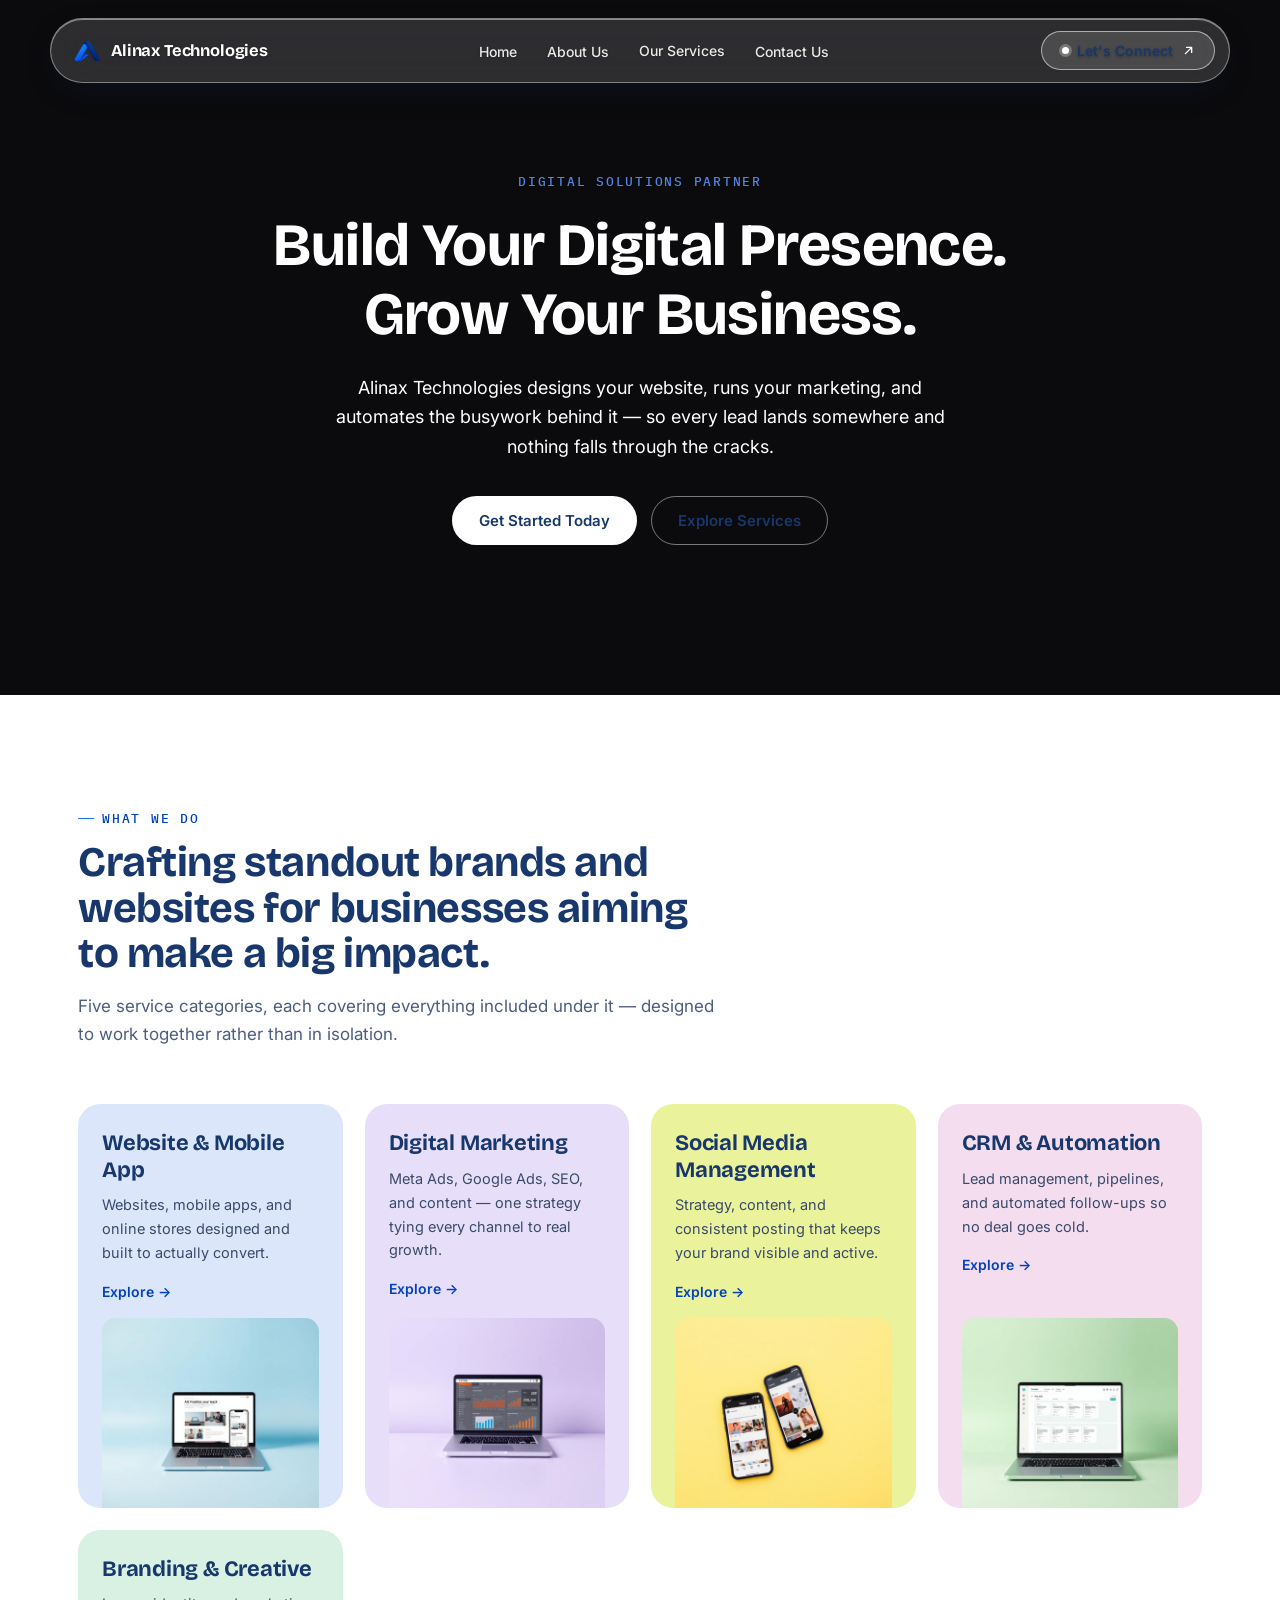
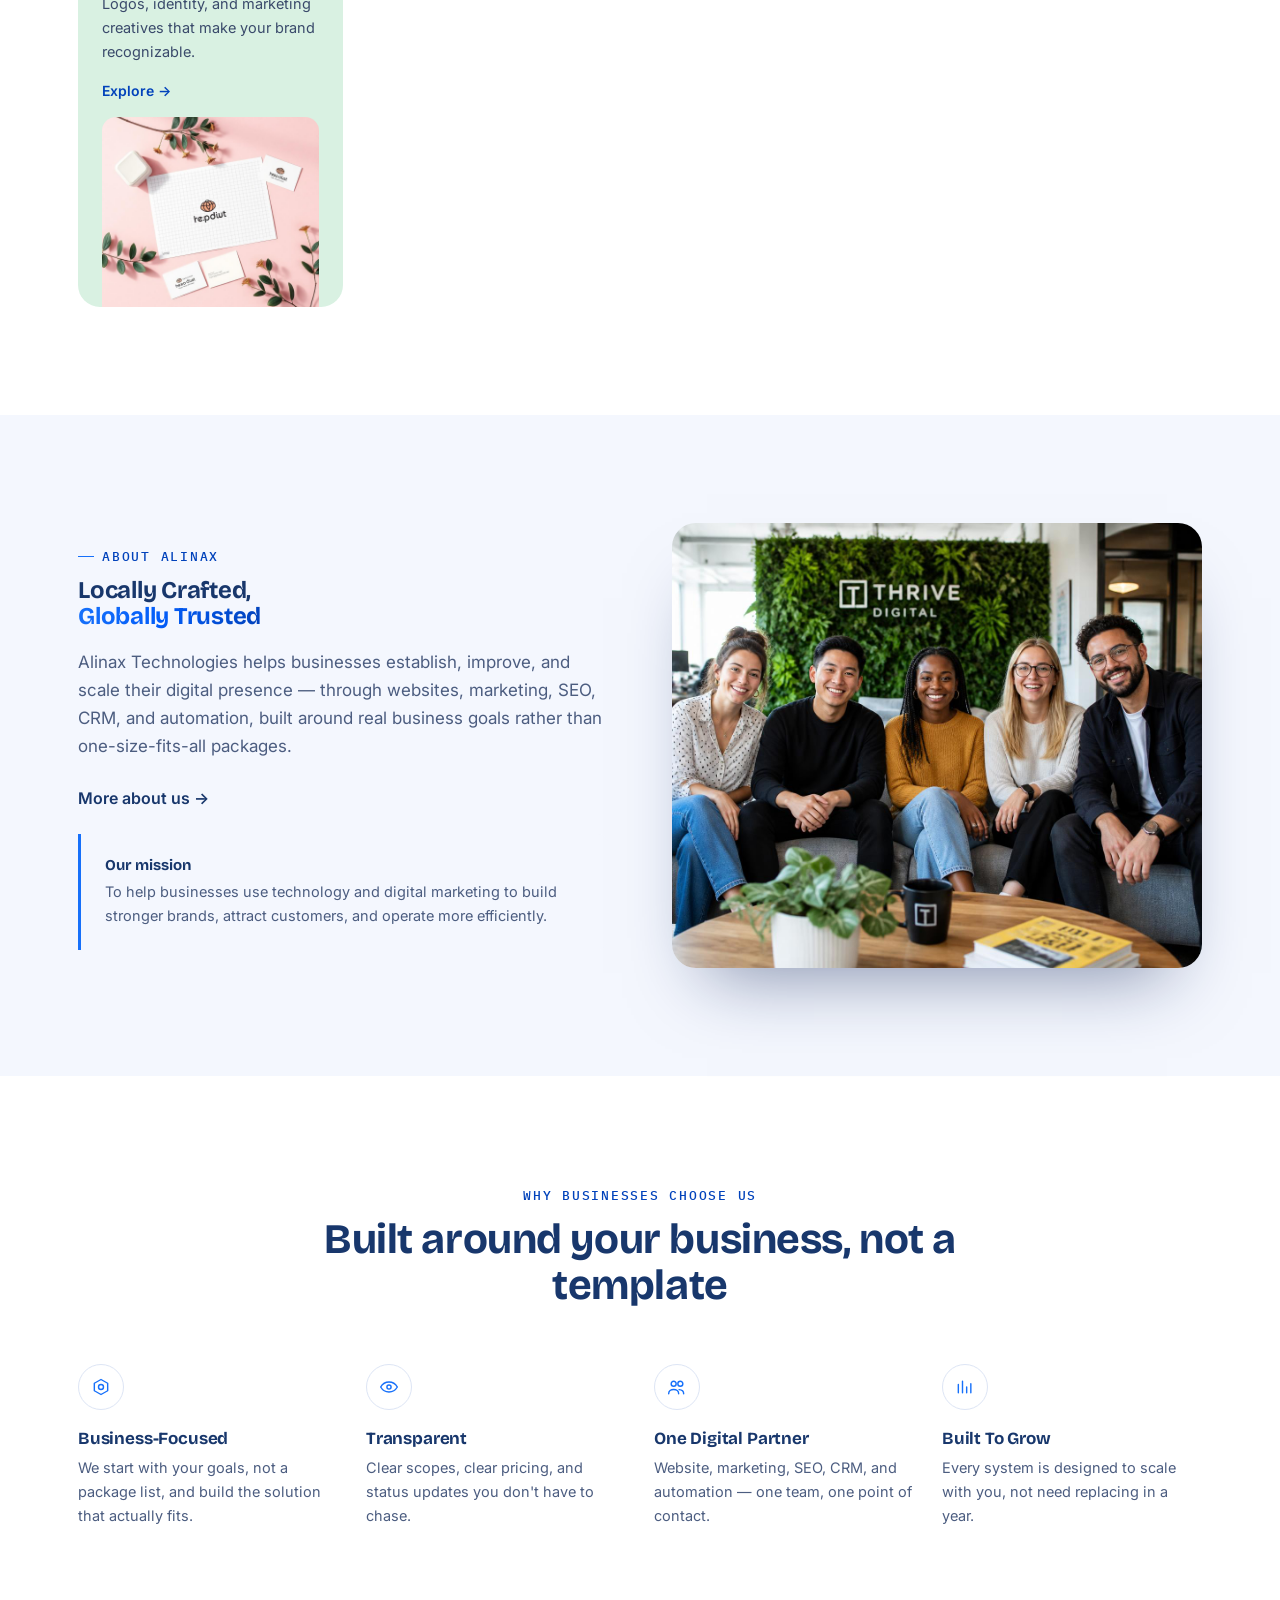
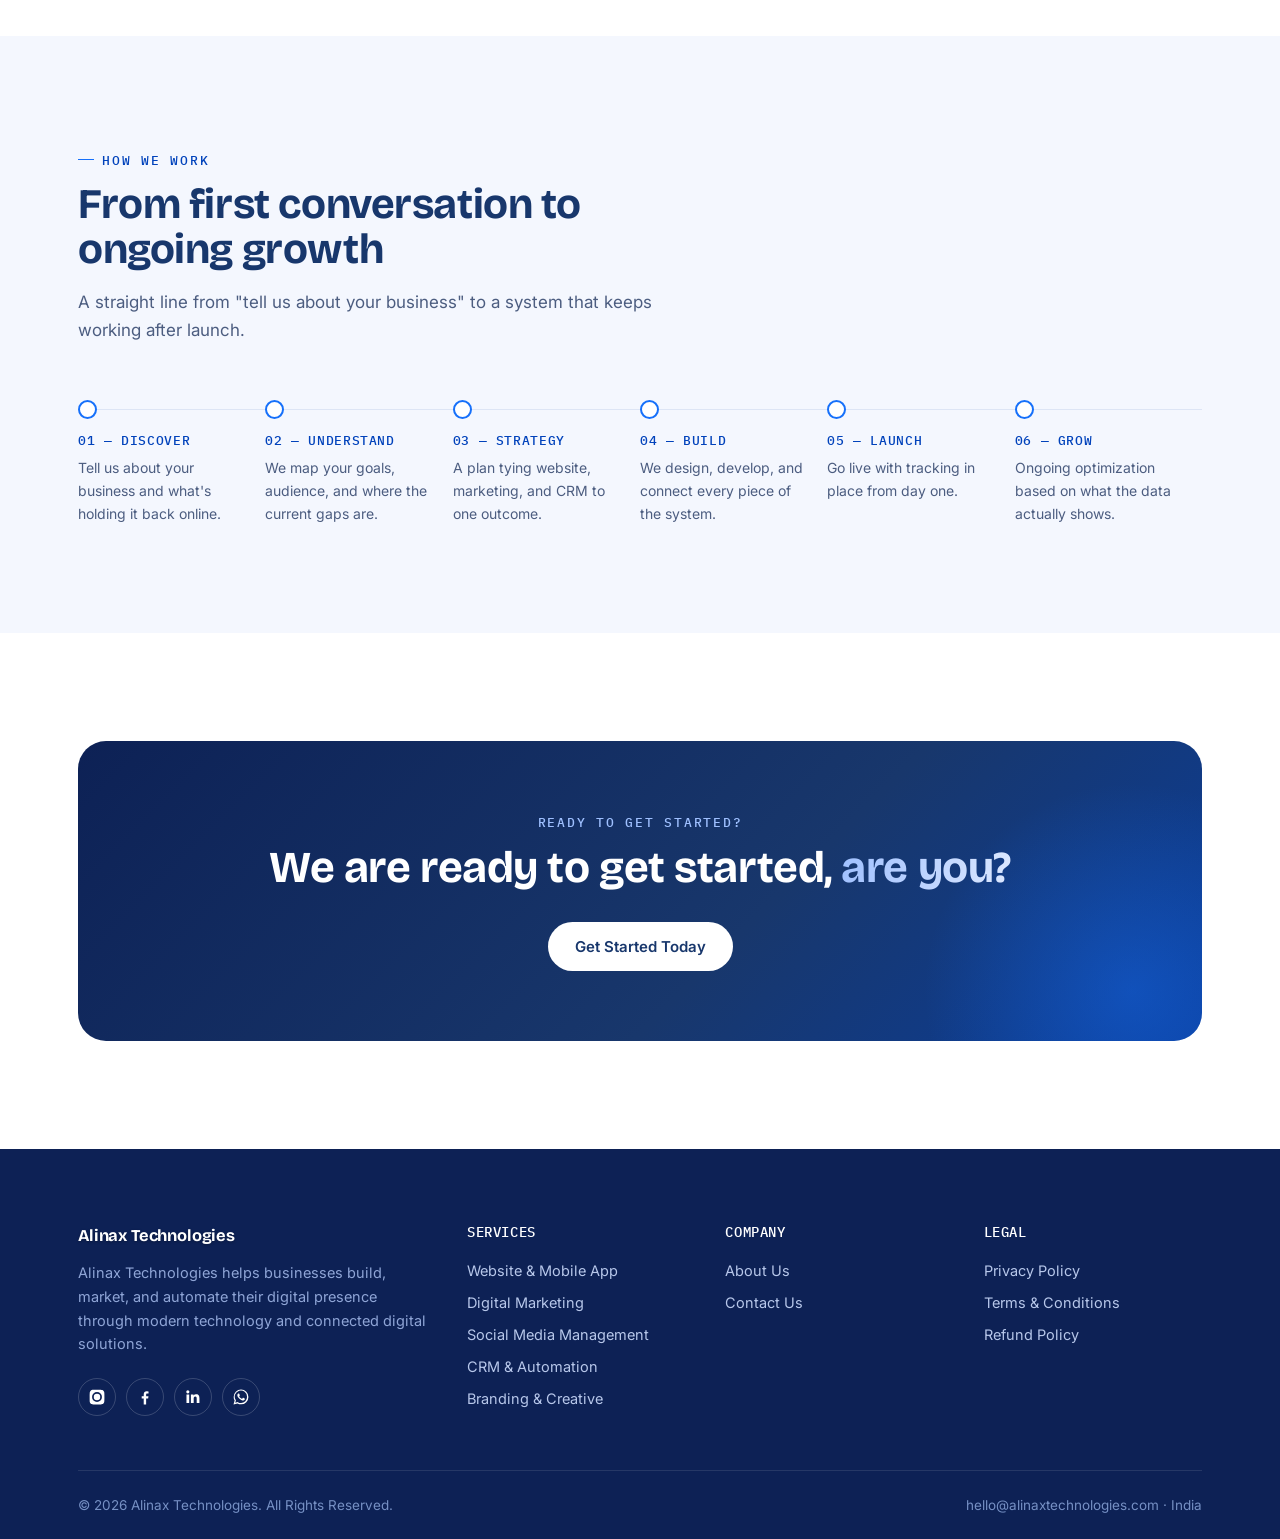
==== index.html @ b7a79f29 "First Commit" ====
<!DOCTYPE html>
<html lang="en">
<head>
<meta charset="UTF-8">
<meta name="viewport" content="width=device-width, initial-scale=1.0">
<title>Alinax Technologies — Build Your Digital Presence</title>
<meta name="description" content="Alinax Technologies designs websites, runs digital marketing, and automates operations — one connected system to help businesses grow online.">
<link rel="preconnect" href="https://fonts.googleapis.com">
<link rel="preconnect" href="https://fonts.gstatic.com" crossorigin>
<link rel="stylesheet" href="https://fonts.googleapis.com/css2?family=Bricolage+Grotesque:wght@500;600;700;800&family=Inter:wght@400;500;600&family=IBM+Plex+Mono:wght@400;500&display=swap">
<link rel="stylesheet" href="css/style.css">
</head>
<body>
<div class="alinax">

  <!-- NAVBAR -->
  <header class="navbar">
    <nav class="nav-inner" aria-label="Main">
      <a class="logo" href="#top">
        <img src="images/A_logo.png" alt="Alinax Technologies logo">
        <span class="logo-word">Alinax Technologies</span>
      </a>
      <ul class="nav-links" id="nav-links">
        <li><a href="#top">Home</a></li>
        <li><a href="#about">About Us</a></li>
        <li class="nav-dropdown">
          <a href="services/web-design.html">Our Services</a>
          <ul class="dropdown-menu">
            <li><a href="services/web-design.html">Website &amp; Mobile App</a></li>
            <li><a href="services/digital-marketing.html">Digital Marketing</a></li>
            <li><a href="services/social-media.html">Social Media Management</a></li>
            <li><a href="services/crm-automation.html">CRM &amp; Automation</a></li>
            <li><a href="services/branding-creative.html ">Branding &amp; Creative</a></li>
          </ul>
        </li>
        <li><a href="contact-us.html">Contact Us</a></li>
      </ul>
      <div class="nav-cta">
        <a class="btn-connect" href="#contact">
          <span class="dot" aria-hidden="true"></span>
          <span class="label">Let's Connect</span>
          <svg viewBox="0 0 24 24" aria-hidden="true"><path d="M7 17L17 7M9 7h8v8" stroke-linecap="round" stroke-linejoin="round"/></svg>
        </a>
        <button class="nav-toggle" id="nav-toggle" aria-expanded="false" aria-label="Menu">☰</button>
      </div>
    </nav>
  </header>

  <!-- HERO -->
  <section class="hero" id="top">
    <video class="hero-bg" autoplay muted loop playsinline>
      <source src="images/hero-video.mp4" type="video/mp4">
    </video>
    <span class="hero-veil"></span>
    <div class="container">
      <span class="eyebrow">Digital solutions partner</span>
      <h1>
        <span class="line"><span>Build Your Digital Presence.</span></span>
        <span class="line"><span>Grow Your Business.</span></span>
      </h1>
      <p class="lead">Alinax Technologies designs your website, runs your marketing, and automates the busywork behind it — so every lead lands somewhere and nothing falls through the cracks.</p>
      <div class="hero-actions">
        <a class="btn btn-light" href="#contact">Get Started Today</a>
        <a class="btn btn-outline-light" href="#services">Explore Services</a>
      </div>
    </div>
  </section>

  

  <!-- SERVICES -->
  <section class="section" id="services">
    <div class="container">
      <div class="section-head reveal">
        <span class="eyebrow">What we do</span>
        <h2>Crafting standout brands and websites for businesses aiming to make a big impact.</h2>
        <p>Five service categories, each covering everything included under it — designed to work together rather than in isolation.</p>
      </div>
      <div class="services-grid">
        <article class="service-tile reveal tile-blue">
          <h3>Website &amp; Mobile App</h3>
          <p>Websites, mobile apps, and online stores designed and built to actually convert.</p>
          <a class="explore" href="services/web-design.html">Explore →</a>
          <img src="images/svc-web.jpg" alt="Website and mobile app development">
        </article>
        <article class="service-tile reveal tile-violet">
          <h3>Digital Marketing</h3>
          <p>Meta Ads, Google Ads, SEO, and content — one strategy tying every channel to real growth.</p>
          <a class="explore" href="#contact">Explore →</a>
          <img src="images/svc-marketing.jpg" alt="Digital marketing analytics dashboard">
        </article>
        <article class="service-tile reveal tile-lime">
          <h3>Social Media Management</h3>
          <p>Strategy, content, and consistent posting that keeps your brand visible and active.</p>
          <a class="explore" href="#contact">Explore →</a>
          <img src="images/svc-social.jpg" alt="Social media content on a smartphone">
        </article>
        <article class="service-tile reveal tile-pink">
          <h3>CRM &amp; Automation</h3>
          <p>Lead management, pipelines, and automated follow-ups so no deal goes cold.</p>
          <a class="explore" href="#contact">Explore →</a>
          <img src="images/svc-crm.jpg" alt="CRM sales pipeline interface">
        </article>
        <article class="service-tile reveal tile-mint">
          <h3>Branding &amp; Creative</h3>
          <p>Logos, identity, and marketing creatives that make your brand recognizable.</p>
          <a class="explore" href="#contact">Explore →</a>
          <img src="images/svc-brand.jpg" alt="Brand identity design materials">
        </article>
      </div>
    </div>
  </section>

  <!-- ABOUT -->
  <section class="section section-alt" id="about">
    <div class="container about-grid">
      <div class="about-copy reveal">
        <span class="eyebrow">About Alinax</span>
        <h2>Locally Crafted, <br><span class="grad-text">Globally Trusted</span></h2>
        <p class="lead-p">Alinax Technologies helps businesses establish, improve, and scale their digital presence — through websites, marketing, SEO, CRM, and automation, built around real business goals rather than one-size-fits-all packages.</p>
        <a class="link-arrow" href="#contact">More about us →</a>
        <div class="mission-box">
          <b>Our mission</b>
          <p>To help businesses use technology and digital marketing to build stronger brands, attract customers, and operate more efficiently.</p>
        </div>
      </div>
      <div class="about-media reveal">
        <img src="images/team.jpg" alt="The Alinax Technologies team">
      </div>
    </div>
  </section>

  <!-- WHY CHOOSE -->
  <section class="section">
    <div class="container">
      <div class="section-head center reveal">
        <span class="eyebrow">Why businesses choose us</span>
        <h2>Built around your business, not a template</h2>
      </div>
      <div class="why-grid">
        <div class="why-item reveal">
          <div class="icon"><svg viewBox="0 0 24 24" aria-hidden="true"><path d="M12 3l8 4.5v9L12 21l-8-4.5v-9L12 3zm0 6a3 3 0 100 6 3 3 0 000-6z" stroke-linecap="round" stroke-linejoin="round"/></svg></div>
          <h3>Business-Focused</h3>
          <p>We start with your goals, not a package list, and build the solution that actually fits.</p>
        </div>
        <div class="why-item reveal">
          <div class="icon"><svg viewBox="0 0 24 24" aria-hidden="true"><path d="M2 12s3.5-6 10-6 10 6 10 6-3.5 6-10 6-10-6-10-6zm10 2.5a2.5 2.5 0 100-5 2.5 2.5 0 000 5z" stroke-linecap="round" stroke-linejoin="round"/></svg></div>
          <h3>Transparent</h3>
          <p>Clear scopes, clear pricing, and status updates you don't have to chase.</p>
        </div>
        <div class="why-item reveal">
          <div class="icon"><svg viewBox="0 0 24 24" aria-hidden="true"><path d="M8 11a3 3 0 100-6 3 3 0 000 6zm8 0a3 3 0 100-6 3 3 0 000 6zM2 20c0-3 2.7-5 6-5s6 2 6 5M14.5 15.2c2.9.2 5.5 2.1 5.5 4.8" stroke-linecap="round" stroke-linejoin="round"/></svg></div>
          <h3>One Digital Partner</h3>
          <p>Website, marketing, SEO, CRM, and automation — one team, one point of contact.</p>
        </div>
        <div class="why-item reveal">
          <div class="icon"><svg viewBox="0 0 24 24" aria-hidden="true"><path d="M4 19V9m5 10V5m5 14v-7m5 7V8" stroke-linecap="round" stroke-linejoin="round"/></svg></div>
          <h3>Built To Grow</h3>
          <p>Every system is designed to scale with you, not need replacing in a year.</p>
        </div>
      </div>
    </div>
  </section>

  <!-- PROCESS -->
  <section class="section section-alt">
    <div class="container">
      <div class="section-head reveal">
        <span class="eyebrow">How we work</span>
        <h2>From first conversation to ongoing growth</h2>
        <p>A straight line from "tell us about your business" to a system that keeps working after launch.</p>
      </div>
      <div class="process-track">
        <div class="process-step reveal"><span class="dot"></span><h4>01 — Discover</h4><p>Tell us about your business and what's holding it back online.</p></div>
        <div class="process-step reveal"><span class="dot"></span><h4>02 — Understand</h4><p>We map your goals, audience, and where the current gaps are.</p></div>
        <div class="process-step reveal"><span class="dot"></span><h4>03 — Strategy</h4><p>A plan tying website, marketing, and CRM to one outcome.</p></div>
        <div class="process-step reveal"><span class="dot"></span><h4>04 — Build</h4><p>We design, develop, and connect every piece of the system.</p></div>
        <div class="process-step reveal"><span class="dot"></span><h4>05 — Launch</h4><p>Go live with tracking in place from day one.</p></div>
        <div class="process-step reveal"><span class="dot"></span><h4>06 — Grow</h4><p>Ongoing optimization based on what the data actually shows.</p></div>
      </div>
    </div>
  </section>

  <!-- CTA -->
  <section class="section" id="contact">
    <div class="container">
      <div class="cta-band reveal">
        <span class="eyebrow">Ready to get started?</span>
        <h2>We are ready to get started, <span class="grad-text">are you?</span></h2>
        <a class="btn btn-light" href="mailto:hello@alinaxtechnologies.com">Get Started Today</a>
      </div>
    </div>
  </section>

  <!-- FOOTER -->
  <footer class="footer">
    <div class="container">
      <div class="footer-grid">
        <div>
          <span class="logo-word">Alinax Technologies</span>
          <p style="margin-top:16px">Alinax Technologies helps businesses build, market, and automate their digital presence through modern technology and connected digital solutions.</p>
          <div class="footer-social">
            <a href="https://instagram.com" aria-label="Instagram" target="_blank" rel="noreferrer"><svg viewBox="0 0 24 24"><path d="M12 2.2c3.2 0 3.6 0 4.9.07 1.2.06 1.8.25 2.2.42.6.22 1 .48 1.4.9.4.4.7.8.9 1.4.2.4.4 1 .4 2.2.1 1.3.1 1.7.1 4.9s0 3.6-.1 4.9c0 1.2-.2 1.8-.4 2.2-.2.6-.5 1-.9 1.4-.4.4-.8.7-1.4.9-.4.2-1 .4-2.2.4-1.3.1-1.7.1-4.9.1s-3.6 0-4.9-.1c-1.2 0-1.8-.2-2.2-.4-.6-.2-1-.5-1.4-.9-.4-.4-.7-.8-.9-1.4-.2-.4-.4-1-.4-2.2C2.2 15.6 2.2 15.2 2.2 12s0-3.6.1-4.9c0-1.2.2-1.8.4-2.2.2-.6.5-1 .9-1.4.4-.4.8-.7 1.4-.9.4-.2 1-.4 2.2-.4C8.4 2.2 8.8 2.2 12 2.2zm0 3.2A6.6 6.6 0 1018.6 12 6.6 6.6 0 0012 5.4zm0 10.9A4.3 4.3 0 1116.3 12 4.3 4.3 0 0112 16.3zm6.9-11.1a1.55 1.55 0 11-1.55-1.55A1.55 1.55 0 0118.9 5.2z"/></svg></a>
            <a href="https://facebook.com" aria-label="Facebook" target="_blank" rel="noreferrer"><svg viewBox="0 0 24 24"><path d="M13.5 22v-8h2.7l.4-3.1h-3.1V8.9c0-.9.25-1.5 1.55-1.5H16.7V4.6a21 21 0 00-2.4-.12c-2.4 0-4 1.46-4 4.14v2.28H7.6V14h2.7v8z"/></svg></a>
            <a href="https://linkedin.com" aria-label="LinkedIn" target="_blank" rel="noreferrer"><svg viewBox="0 0 24 24"><path d="M6.94 8.5v11.6H3.3V8.5zM5.12 3a2.11 2.11 0 110 4.22 2.11 2.11 0 010-4.22zM9.2 8.5h3.5v1.6h.05a3.84 3.84 0 013.45-1.9c3.7 0 4.38 2.43 4.38 5.6v6.3h-3.65v-5.6c0-1.33 0-3.05-1.86-3.05s-2.15 1.45-2.15 2.95v5.7H9.2z"/></svg></a>
            <a href="https://wa.me/919157776611" aria-label="WhatsApp" target="_blank" rel="noreferrer"><svg viewBox="0 0 24 24"><path d="M12.04 2A9.9 9.9 0 002.2 11.9a9.75 9.75 0 001.32 4.92L2 22l5.32-1.39a9.9 9.9 0 004.72 1.2h.01a9.9 9.9 0 009.85-9.9A9.9 9.9 0 0012.04 2zm0 18.05a8.2 8.2 0 01-4.18-1.14l-.3-.18-3.16.83.84-3.08-.2-.32a8.19 8.19 0 1114.99-4.36 8.2 8.2 0 01-8 8.25zm4.5-6.13c-.25-.13-1.46-.72-1.68-.8s-.39-.13-.56.12-.64.8-.78.97-.29.18-.53.06a6.7 6.7 0 01-1.98-1.22 7.4 7.4 0 01-1.36-1.7c-.14-.25 0-.38.11-.5s.25-.29.37-.44a1.7 1.7 0 00.25-.41.46.46 0 000-.44c-.06-.12-.55-1.34-.76-1.83s-.4-.42-.55-.43h-.48a.92.92 0 00-.66.31 2.79 2.79 0 00-.87 2.08 4.85 4.85 0 001.01 2.56 11.1 11.1 0 004.26 3.76c.6.26 1.06.41 1.42.53a3.4 3.4 0 001.57.1 2.56 2.56 0 001.68-1.19 2.08 2.08 0 00.14-1.18c-.06-.11-.22-.17-.47-.29z"/></svg></a>
          </div>
        </div>
        <div>
          <h4>Services</h4>
          <ul>
            <li><a href="#services">Website &amp; Mobile App</a></li>
            <li><a href="#services">Digital Marketing</a></li>
            <li><a href="#services">Social Media Management</a></li>
            <li><a href="#services">CRM &amp; Automation</a></li>
            <li><a href="#services">Branding &amp; Creative</a></li>
          </ul>
        </div>
        <div>
          <h4>Company</h4>
          <ul>
            <li><a href="#about">About Us</a></li>
            <li><a href="#contact">Contact Us</a></li>
          </ul>
        </div>
        <div>
          <h4>Legal</h4>
          <ul>
            <li><a href="#top">Privacy Policy</a></li>
            <li><a href="#top">Terms &amp; Conditions</a></li>
            <li><a href="#top">Refund Policy</a></li>
          </ul>
        </div>
      </div>
      <div class="footer-bottom">
        <span>© <span id="year">2026</span> Alinax Technologies. All Rights Reserved.</span>
        <span>hello@alinaxtechnologies.com · India</span>
      </div>
    </div>
  </footer>

</div>
<script src="js/script.js"></script>
</body>
</html>
---- css/style.css ----
/* ==========================================================================
   ALINAX TECHNOLOGIES — site stylesheet
   ========================================================================== */

:root{
  --blue:        #1670FA;
  --blue-deep:   #035DF9;
  --blue-mid:    #0142BB;
  --navy:        #18376C;
  --navy-dark:   #0D2155;
  --white:       #FFFFFF;

  --tint-050:    #F4F7FE;
  --tint-100:    #E9EFFC;
  --line:        #DDE5F5;
  --ink-soft:    #4C5D80;

  --font-display: 'Bricolage Grotesque', sans-serif;
  --font-body:    'Inter', sans-serif;
  --font-mono:    'IBM Plex Mono', monospace;

  --container: 1180px;
  --radius-sm: 10px;
  --radius-md: 16px;
  --radius-lg: 28px;
  --ease: cubic-bezier(.22,.9,.32,1);
}

.alinax *{ box-sizing:border-box; }
html{ scroll-behavior:smooth; }
body{
  margin:0;
  font-family:var(--font-body);
  color:var(--navy);
  background:var(--white);
  -webkit-font-smoothing:antialiased;
  overflow-x:hidden;
}
.alinax img{ max-width:100%; display:block; }
.alinax a{ color:inherit; text-decoration:none; }
.alinax ul{ list-style:none; margin:0; padding:0; }
.alinax h1,.alinax h2,.alinax h3,.alinax h4{ font-family:var(--font-display); color:var(--navy); margin:0; line-height:1.08; letter-spacing:-.01em; }
.alinax p{ margin:0; color:var(--ink-soft); line-height:1.65; }
.container{ max-width:var(--container); margin:0 auto; padding:0 28px; }

.alinax :focus-visible{ outline:2px solid var(--blue); outline-offset:3px; border-radius:4px; }

@media (prefers-reduced-motion: reduce){
  .alinax *{ animation-duration:.001ms !important; animation-iteration-count:1 !important; transition-duration:.001ms !important; }
}

/* ---------- shared bits ---------- */
.eyebrow{
  display:inline-flex; align-items:center; gap:8px;
  font-family:var(--font-mono); font-size:12.5px; letter-spacing:.14em; text-transform:uppercase;
  color:var(--blue-mid); font-weight:500; margin-bottom:14px;
}
.eyebrow::before{ content:""; width:16px; height:1px; background:var(--blue); display:inline-block; }

.btn{
  display:inline-flex; align-items:center; justify-content:center; gap:8px;
  padding:14px 26px; border-radius:999px; font-family:var(--font-body); font-weight:600; font-size:15px;
  cursor:pointer; border:1px solid transparent;
  transition:transform .25s var(--ease), box-shadow .25s var(--ease), background .25s var(--ease), color .25s var(--ease);
  white-space:nowrap;
}
.btn-primary{
  background:linear-gradient(135deg, var(--blue) 0%, var(--blue-mid) 100%);
  color:var(--white);
  box-shadow:0 10px 24px -10px rgba(3,93,249,.55);
}
.btn-primary:hover{ transform:translateY(-2px); box-shadow:0 16px 30px -10px rgba(3,93,249,.6); }
.btn-ghost{ background:transparent; color:var(--navy); border-color:var(--line); }
.btn-ghost:hover{ border-color:var(--blue); color:var(--blue-mid); }
.btn-light{ background:var(--white); color:var(--navy); }
.btn-light:hover{ transform:translateY(-2px); }
.btn-outline-light{ background:transparent; color:#fff; border-color:rgba(255,255,255,.45); }
.btn-outline-light:hover{ background:rgba(255,255,255,.12); }

.section{ padding:108px 0; }
.section-alt{ background:var(--tint-050); }
.section-head{ max-width:640px; margin-bottom:56px; }
.section-head h2{ font-size:clamp(28px,3.4vw,42px); margin-bottom:16px; }
.section-head p{ font-size:17px; }
.section-head.center{ margin-left:auto; margin-right:auto; text-align:center; }
.section-head.center .eyebrow::before{ display:none; }

.grad-text{
  background:linear-gradient(100deg, var(--blue) 0%, var(--blue-deep) 45%, var(--blue-mid) 100%);
  -webkit-background-clip:text; background-clip:text; color:transparent;
}

.reveal{ opacity:0; transform:translateY(22px); transition:opacity .7s var(--ease), transform .7s var(--ease); }
.reveal.in{ opacity:1; transform:none; }

/* ============================== NAVBAR (floating glass pill) ============= */
.navbar{
  position:fixed;
  top:18px; left:0; right:0;
  z-index:100;
  display:flex;
  justify-content:center;
  pointer-events:none; /* only the pill itself should catch clicks */
}
.navbar.is-scrolled{ top:14px; }
.nav-inner{
  pointer-events:auto;
  max-width:var(--container);
  width:calc(100% - 56px);
  margin:0 auto;
  padding:12px 14px 12px 22px;
  display:flex; align-items:center; justify-content:space-between; gap:20px;
  background:rgba(255,255,255,.14);
  -webkit-backdrop-filter:blur(26px) saturate(180%);
  backdrop-filter:blur(26px) saturate(180%);
  border:1px solid rgba(255,255,255,.4);
  border-radius:999px;
  box-shadow:0 10px 34px -12px rgba(13,33,85,.35), inset 0 1px 0 rgba(255,255,255,.45);
  transition:background .3s var(--ease), box-shadow .3s var(--ease);
}
.navbar.is-scrolled .nav-inner{
  background:rgba(255,255,255,.22);
  box-shadow:0 14px 38px -14px rgba(13,33,85,.4), inset 0 1px 0 rgba(255,255,255,.5);
}
.logo{ display:flex; align-items:center; gap:10px; min-width:0; }
.logo img{ height:28px; width:auto; flex-shrink:0; }
.logo-word{ font-family:var(--font-display); font-weight:700; font-size:16.5px; color:#fff; letter-spacing:-.01em; white-space:nowrap; overflow:hidden; text-overflow:ellipsis; text-shadow:0 1px 3px rgba(0,0,0,.3); }

.nav-links{ display:flex; align-items:center; gap:30px; }
.nav-links > li > a{ font-size:14px; font-weight:500; color:#fff; opacity:.9; padding:8px 0; position:relative; white-space:nowrap; text-shadow:0 1px 3px rgba(0,0,0,.3); }
.nav-links > li > a:hover{ opacity:1; }
.nav-links > li > a::after{
  content:""; position:absolute; left:0; right:0; bottom:0; height:2px;
  background:#fff; transform:scaleX(0); transform-origin:left; transition:transform .25s var(--ease);
}
.nav-links > li > a:hover::after{ transform:scaleX(1); }

.nav-dropdown{ position:relative; }
.nav-dropdown > a{ display:inline-flex; align-items:center; }
.nav-dropdown > a::after{
  content:""; display:inline-block; width:6px; height:6px; margin-left:7px;
  border-right:1.5px solid #fff; border-bottom:1.5px solid #fff;
  transform:rotate(45deg) translateY(-2px); transition:transform .2s var(--ease);
}
.dropdown-menu{
  position:absolute; top:calc(100% + 18px); left:-16px; min-width:240px;
  background:rgba(255,255,255,.9);
  -webkit-backdrop-filter:blur(18px) saturate(160%);
  backdrop-filter:blur(18px) saturate(160%);
  border:1px solid rgba(255,255,255,.6); border-radius:var(--radius-md);
  box-shadow:0 24px 48px -20px rgba(13,33,85,.28);
  padding:10px; opacity:0; visibility:hidden; transform:translateY(8px);
  transition:opacity .22s var(--ease), transform .22s var(--ease), visibility .22s;
}
.nav-dropdown:hover .dropdown-menu{ opacity:1; visibility:visible; transform:translateY(0); }
.nav-dropdown:hover > a::after{ transform:rotate(225deg) translateY(2px); }
.dropdown-menu li a{ display:block; padding:10px 14px; border-radius:8px; font-size:14px; color:var(--navy); }
.dropdown-menu li a:hover{ background:rgba(233,239,252,.8); color:var(--blue-mid); }

.nav-cta{ display:flex; align-items:center; gap:14px; flex-shrink:0; }
.nav-toggle{ display:none; background:none; border:none; font-size:20px; color:#fff; cursor:pointer; line-height:1; padding:4px; }

/* "Let's Connect" CTA — outline style, sits inside the glass pill */
.btn-connect{
  position:relative;
  display:inline-flex; align-items:center; gap:8px;
  padding:10px 18px 10px 20px;
  border-radius:999px;
  font-family:var(--font-body); font-weight:600; font-size:14px;
  color:#fff;
  text-shadow:0 1px 3px rgba(0,0,0,.3);
  background:rgba(255,255,255,.14);
  box-shadow:none;
  border:1.5px solid rgba(255,255,255,.55);
  overflow:hidden;
  white-space:nowrap;
  transition:transform .25s var(--ease), box-shadow .25s var(--ease), background .25s var(--ease);
}
.btn-connect .dot{
  width:7px; height:7px; border-radius:50%; background:#fff;
  box-shadow:0 0 0 3px rgba(255,255,255,.25);
  animation:pulse-dot 1.8s ease-in-out infinite;
}
.btn-connect svg{
  width:15px; height:15px; stroke:#fff; fill:none; stroke-width:2.2;
  transition:transform .3s var(--ease);
}
.btn-connect:hover{ transform:translateY(-2px); background:rgba(255,255,255,.12); box-shadow:none; }
.btn-connect:hover svg{ transform:translate(2px,-2px); }
@keyframes pulse-dot{
  0%,100%{ opacity:1; } 50%{ opacity:.45; }
}
@media (prefers-reduced-motion: reduce){
  .btn-connect .dot{ animation:none; }
}

@media (max-width:980px){
  .navbar{ top:14px; }
  .nav-inner{ width:calc(100% - 32px); padding:9px 9px 9px 18px; }
  .btn-connect{ padding:9px 15px; font-size:13px; }
  .btn-connect svg{ width:13px; height:13px; }
  .nav-links{
    position:fixed; top:78px; left:16px; right:16px; inset:auto; flex-direction:column; align-items:stretch; gap:2px;
    background:rgba(8,16,40,.94);
    -webkit-backdrop-filter:blur(18px) saturate(160%); backdrop-filter:blur(18px) saturate(160%);
    border:1px solid rgba(255,255,255,.15); border-radius:var(--radius-md);
    padding:12px; box-shadow:0 24px 48px -20px rgba(0,0,0,.4);
    transform:translateY(-12px); opacity:0; visibility:hidden; transition:all .25s var(--ease);
  }
  .nav-links.open{ transform:translateY(0); opacity:1; visibility:visible; }
  .nav-links > li > a{ padding:12px 10px; display:block; color:#fff; }
  .dropdown-menu{ position:static; box-shadow:none; border:none; display:none; opacity:1; visibility:visible; transform:none; padding-left:8px; background:transparent; backdrop-filter:none; }
  .dropdown-menu li a{ color:#fff; }
  .dropdown-menu li a:hover{ background:rgba(255,255,255,.1); color:#fff; }
  .nav-dropdown.open .dropdown-menu{ display:block; }
  .nav-toggle{ display:block; }
}
@media (max-width:420px){
  .logo-word{ max-width:118px; font-size:14.5px; }
}

/* ============================== HERO ====================================== */
.hero{
  position:relative; padding:170px 0 150px; text-align:center; overflow:hidden;
  background:#0B0B0D;
}
.hero-bg{
  position:absolute; inset:0; width:100%; height:100%; object-fit:cover; opacity:.9;
}
.hero-veil{
  position:absolute; inset:0;
  
}
.hero .container{ position:relative; z-index:2; }
.hero .eyebrow{ color:#5084e3; justify-content:center; }
.hero .eyebrow::before{ display:none; }

/* No-video hero used on inner/service pages — same type treatment, gradient backdrop */
.hero-service{
  background:linear-gradient(135deg, var(--navy-dark) 0%, var(--navy) 55%, var(--blue-mid) 140%);
  padding:150px 0 120px;
}
.hero-service::before{
  content:""; position:absolute; width:480px; height:480px; border-radius:50%;
  right:-160px; top:-180px; background:radial-gradient(circle, rgba(22,112,250,.35), transparent 70%);
  pointer-events:none;
}
.hero h1{ color:#fff; font-size:clamp(34px,5vw,60px); margin:10px auto 22px; max-width:900px; }
.hero h1 .line{
  display:block;
  overflow:hidden;
  padding-bottom:4px; /* stops descenders (g, y) from clipping */
}
.hero h1 .line span{
  display:inline-block;
  clip-path:inset(0 100% 0 0);
  filter:blur(6px);
  opacity:0;
  animation:reveal-line .9s var(--ease) forwards;
}
.hero h1 .line:nth-child(2) span{
  animation-delay:.28s;
}
@keyframes reveal-line{
  0%{   clip-path:inset(0 100% 0 0); filter:blur(6px); opacity:0; }
  40%{  opacity:1; }
  100%{ clip-path:inset(0 0% 0 0); filter:blur(0); opacity:1; }
}
.hero .lead{ font-size:18px; color:#ffffff; max-width:620px; margin:0 auto 34px; opacity:0; animation:fade-up .8s var(--ease) forwards; animation-delay:.75s; }
.hero-actions{ opacity:0; animation:fade-up .8s var(--ease) forwards; animation-delay:.95s; }
@keyframes fade-up{
  0%{ opacity:0; transform:translateY(14px); }
  100%{ opacity:1; transform:translateY(0); }
}
@media (prefers-reduced-motion: reduce){
  .hero h1 .line span{ animation:none; clip-path:none; filter:none; opacity:1; }
  .hero .lead, .hero-actions{ animation:none; opacity:1; transform:none; }
}
.hero-actions{ display:flex; gap:14px; flex-wrap:wrap; justify-content:center; }

/* ============================== STATS ===================================== */
.stats{ display:grid; grid-template-columns:repeat(4,1fr); border-top:1px solid var(--line); border-bottom:1px solid var(--line); }
.stat{ padding:34px 20px; text-align:center; border-left:1px solid var(--line); }
.stat:first-child{ border-left:none; }
.stat .num{ display:block; font-family:var(--font-display); font-size:clamp(26px,3vw,36px); background:linear-gradient(120deg,var(--blue),var(--blue-mid)); -webkit-background-clip:text; background-clip:text; color:transparent; }
.stat .label{ font-family:var(--font-mono); font-size:12px; letter-spacing:.08em; text-transform:uppercase; color:var(--ink-soft); }

/* ============================== SERVICES ================================== */
.services-grid{ display:grid; grid-template-columns:repeat(4,1fr); gap:22px; }
.service-tile{
  border-radius:22px; padding:26px 24px 0; display:flex; flex-direction:column; overflow:hidden;
  transition:transform .3s var(--ease), box-shadow .3s var(--ease);
}
.service-tile:hover{ transform:translateY(-6px); box-shadow:0 26px 48px -26px rgba(13,33,85,.35); }
.service-tile h3{ font-size:22px; line-height:1.2; margin-bottom:10px; }
.service-tile p{ font-size:14.5px; color:#3A4A6B; margin-bottom:18px; }
.service-tile .explore, .wd-card .explore{ font-size:14px; font-weight:600; color:var(--blue-mid); display:inline-flex; align-items:center; gap:6px; transition:gap .2s var(--ease); margin-bottom:18px; }
.service-tile:hover .explore, .wd-card:hover .explore{ gap:10px; }
.service-tile img{ margin-top:auto; border-radius:14px 14px 0 0; width:100%; height:190px; object-fit:cover; }
.tile-blue{ background:#DCE6FB; }
.tile-violet{ background:#E7DFFA; }
.tile-lime{ background:#EAF39B; }
.tile-pink{ background:#F3DDEF; }
.tile-mint{ background:#D9F1E2; }

@media (max-width:980px){ .services-grid{ grid-template-columns:repeat(2,1fr); } }
@media (max-width:620px){ .services-grid{ grid-template-columns:1fr; } }

/* ============================== ABOUT ===================================== */
.about-grid{ display:grid; grid-template-columns:1fr 1fr; gap:64px; align-items:center; }
.about-copy .lead-p{ font-size:17px; margin:18px 0 28px; }
.about-media{ position:relative; }
.about-media img{ border-radius:24px; box-shadow:0 40px 70px -35px rgba(13,33,85,.5); }
.about-media::before{
  content:""; position:absolute; inset:-18px -18px 34px 34px; border-radius:26px;
  background:var(--tint-100); z-index:-1;
}
.mission-box{
  margin-top:26px; padding:22px 24px; border-left:3px solid var(--blue);
  background:var(--tint-050); border-radius:0 var(--radius-sm) var(--radius-sm) 0;
}
.mission-box b{ display:block; font-family:var(--font-display); font-size:15px; color:var(--navy); margin-bottom:6px; }
.mission-box p{ font-size:14.5px; }
.link-arrow{ font-weight:600; color:var(--blue-mid); display:inline-flex; gap:6px; }

/* ============================== WHY CHOOSE ================================ */
.why-grid{ display:grid; grid-template-columns:repeat(4,1fr); gap:28px; }
.why-item .icon{ width:46px; height:46px; border-radius:50%; border:1.5px solid var(--line); display:flex; align-items:center; justify-content:center; margin-bottom:20px; }
.why-item .icon svg{ width:20px; height:20px; stroke:var(--blue); fill:none; stroke-width:1.7; }
.why-item h3{ font-size:17px; margin-bottom:8px; }
.why-item p{ font-size:14.5px; }

/* ============================== PROCESS =================================== */
.process-track{ display:grid; grid-template-columns:repeat(6,1fr); gap:0; position:relative; }
.process-track.cols-5{ grid-template-columns:repeat(5,1fr); }
.process-track.cols-7{ grid-template-columns:repeat(7,1fr); }
.process-track::before{ content:""; position:absolute; top:9px; left:0; right:0; height:1px; background:var(--line); }
.process-step{ position:relative; padding:34px 16px 0 0; }
.process-step .dot{ position:absolute; top:0; left:0; width:19px; height:19px; border-radius:50%; background:var(--white); border:2px solid var(--blue); z-index:1; }
.process-step h4{ font-family:var(--font-mono); font-size:12.5px; letter-spacing:.05em; text-transform:uppercase; color:var(--blue-mid); font-weight:500; margin-bottom:8px; }
.process-step p{ font-size:14px; }

/* ============================== CTA BAND ================================== */
.cta-band{
  background:linear-gradient(135deg, var(--navy-dark) 0%, var(--navy) 60%, var(--blue-mid) 130%);
  border-radius:var(--radius-lg); padding:70px 40px; text-align:center; position:relative; overflow:hidden;
}
.cta-band::before{ content:""; position:absolute; width:420px; height:420px; border-radius:50%; right:-140px; bottom:-160px; background:radial-gradient(circle, rgba(22,112,250,.4), transparent 70%); }
.cta-band .eyebrow{ color:#9FC0FF; justify-content:center; }
.cta-band .eyebrow::before{ display:none; }
.cta-band h2{ color:#fff; font-size:clamp(28px,4vw,44px); margin-bottom:30px; position:relative; z-index:1; }
.cta-band .grad-text{ background:linear-gradient(100deg,#9FC0FF,#DCE8FF); -webkit-background-clip:text; background-clip:text; }
.cta-band .btn{ position:relative; z-index:1; }

/* ============================== FOOTER ==================================== */
.footer{ background:var(--navy-dark); color:#B7C7EA; padding:76px 0 26px; }
.footer .logo-word{ color:#fff; }
.footer p{ color:#8FA5D6; font-size:14.5px; }
.footer-grid{ display:grid; grid-template-columns:1.6fr 1fr 1fr 1fr; gap:40px; padding-bottom:50px; border-bottom:1px solid rgba(255,255,255,.1); }
.footer h4{ color:#fff; font-size:14px; letter-spacing:.04em; text-transform:uppercase; font-family:var(--font-mono); font-weight:500; margin-bottom:20px; }
.footer ul li{ margin-bottom:12px; }
.footer ul a{ font-size:14.5px; color:#B7C7EA; transition:color .2s; }
.footer ul a:hover{ color:#fff; }
.footer-social{ display:flex; gap:10px; margin-top:22px; }
.footer-social a{
  width:38px; height:38px; border-radius:50%; border:1px solid rgba(255,255,255,.18);
  display:flex; align-items:center; justify-content:center; color:#fff;
  transition:background .2s, border-color .2s, transform .2s;
}
.footer-social a svg{ width:18px; height:18px; fill:currentColor; }
.footer-social a:hover{ background:var(--blue); border-color:var(--blue); transform:translateY(-2px); }
.footer-bottom{ display:flex; justify-content:space-between; flex-wrap:wrap; gap:10px; padding-top:26px; font-size:13.5px; color:#7690C4; }

/* ============================== SERVICE PAGE COMPONENTS =================== */
/* Web-design style cards (no image, tinted background) */
.wd-grid{ display:grid; grid-template-columns:repeat(3,1fr); gap:22px; }
.wd-card{
  border-radius:22px; padding:30px 26px;
  transition:transform .3s var(--ease), box-shadow .3s var(--ease);
}
.wd-card:hover{ transform:translateY(-6px); box-shadow:0 26px 48px -26px rgba(13,33,85,.35); }
.wd-card h3{ font-size:19px; line-height:1.2; margin-bottom:10px; }
.wd-card p{ font-size:14.5px; color:#3A4A6B; }
.tile-sky{ background:#DDEFFB; }
@media (max-width:980px){ .wd-grid{ grid-template-columns:repeat(2,1fr); } }
@media (max-width:620px){ .wd-grid{ grid-template-columns:1fr; } }

/* Small feature-tag list inside a wd-card */
.wd-list{ display:flex; flex-wrap:wrap; gap:6px; margin-bottom:16px; }
.wd-list li{
  font-size:12px; font-weight:500; color:var(--navy);
  background:rgba(255,255,255,.55); border:1px solid rgba(255,255,255,.7);
  padding:5px 11px; border-radius:999px;
}

/* Label-only format tiles ("What we can create") */
.content-grid{ display:grid; grid-template-columns:repeat(3,1fr); gap:18px; }
.content-box{
  border-radius:18px; padding:30px 20px; text-align:center;
  font-family:var(--font-display); font-weight:600; font-size:17px; color:var(--navy);
  transition:transform .3s var(--ease), box-shadow .3s var(--ease);
}
.content-box:hover{ transform:translateY(-4px); box-shadow:0 22px 40px -26px rgba(13,33,85,.32); }
@media (max-width:700px){ .content-grid{ grid-template-columns:1fr 1fr; } }
@media (max-width:460px){ .content-grid{ grid-template-columns:1fr; } }

/* "Design that has a purpose" copy block */
.purpose-lead{ font-family:var(--font-display); font-size:20px; color:var(--navy); font-weight:600; margin-top:4px; }
.purpose-copy{ max-width:680px; margin:0 auto; text-align:center; display:grid; gap:16px; }
.purpose-copy p{ font-size:16px; }
.purpose-copy strong{ color:var(--navy); }

/* "Designed around your audience" layout */
.audience-grid{ display:grid; grid-template-columns:1fr 1fr; gap:56px; align-items:center; }
.audience-grid .lead-p{ font-size:17px; }
.audience-note{ max-width:680px; margin:36px auto 0; text-align:center; font-size:16px; color:var(--ink-soft); }
@media (max-width:860px){ .audience-grid{ grid-template-columns:1fr; gap:28px; } }

/* Tag pills (audience checklist) */
.tag-list{ display:flex; flex-wrap:wrap; gap:10px; }
.tag-list.center{ justify-content:center; }
.tag{
  display:inline-flex; align-items:center; gap:8px;
  padding:11px 18px; border-radius:999px;
  background:var(--tint-050); border:1px solid var(--line);
  font-size:14px; font-weight:500; color:var(--navy);
}
.tag::before{
  content:""; width:6px; height:6px; border-radius:50%; background:var(--blue); flex-shrink:0;
}

.center-narrow .section-head.center{ max-width:600px; }

/* Centered pull-quote variant of the mission box */
.mission-box.quote-center{
  max-width:520px; margin-left:auto; margin-right:auto;
  text-align:center; border-left:none; border-top:3px solid var(--blue);
  border-radius:var(--radius-sm);
}
.mission-box.quote-center b{ font-size:19px; }

/* Numbered feature cards ("What makes a successful website") */
.num-grid{ display:grid; grid-template-columns:repeat(2,1fr); gap:22px; }
.num-card{
  padding:28px 26px; border:1px solid var(--line); border-radius:var(--radius-md); background:var(--white);
  transition:border-color .25s var(--ease), box-shadow .25s var(--ease);
}
.num-card:hover{ border-color:var(--blue); box-shadow:0 20px 40px -28px rgba(13,33,85,.3); }
.num-card .num{
  display:block; font-family:var(--font-mono); font-size:12.5px; letter-spacing:.06em; text-transform:uppercase;
  color:var(--blue-mid); font-weight:500; margin-bottom:10px;
}
.num-card p{ font-size:14.5px; }
@media (max-width:700px){ .num-grid{ grid-template-columns:1fr; } }

/* FAQ list */
.faq-list{ display:grid; gap:14px; max-width:820px; margin:0 auto; }
.faq-item{
  padding:22px 26px; border:1px solid var(--line); border-radius:var(--radius-md); background:var(--white);
  transition:border-color .25s var(--ease);
}
.faq-item:hover{ border-color:var(--blue); }
.faq-item h3{ font-size:16px; margin-bottom:8px; }
.faq-item p{ font-size:14.5px; }

/* Mini vertical flow cards ("What can we automate?") */
.mini-flow-grid{ display:grid; grid-template-columns:repeat(4,1fr); gap:20px; }
.mini-flow-card{ background:var(--white); border:1px solid var(--line); border-radius:var(--radius-md); padding:24px 20px; }
.mini-flow-card h4{
  font-family:var(--font-mono); font-size:12px; letter-spacing:.05em; text-transform:uppercase;
  color:var(--blue-mid); font-weight:500; margin-bottom:16px; text-align:center;
}
.mini-flow{ list-style:none; margin:0; padding:0; display:flex; flex-direction:column; align-items:center; gap:2px; }
.mini-flow li{
  font-size:13px; font-weight:500; color:var(--navy);
  padding:8px 12px; background:var(--tint-050); border-radius:999px; width:100%; text-align:center;
}
.mini-flow li:not(:last-child)::after{
  content:"↓"; display:block; color:var(--blue-mid); font-size:12px; line-height:1.6;
}
@media (max-width:860px){ .mini-flow-grid{ grid-template-columns:repeat(2,1fr); } }
@media (max-width:480px){ .mini-flow-grid{ grid-template-columns:1fr; } }

/* Flow diagram ("More than just a website") */
.flow-list{ display:flex; flex-wrap:wrap; align-items:center; justify-content:center; gap:12px; }
.flow-item{
  padding:12px 20px; border-radius:999px; background:var(--white); border:1px solid var(--line);
  font-family:var(--font-mono); font-size:12.5px; letter-spacing:.04em; text-transform:uppercase;
  color:var(--navy); font-weight:500;
}
.flow-item.accent{
  background:linear-gradient(135deg, var(--blue) 0%, var(--blue-mid) 100%); color:#fff; border-color:transparent;
}
.flow-arrow{ color:var(--blue-mid); font-size:16px; font-weight:600; }
@media (max-width:620px){
  .flow-list{ flex-direction:column; }
  .flow-arrow{ transform:rotate(90deg); }
}

/* Vertical branching flow diagram ("One strategy. Multiple channels.") */
.flow-vertical{ display:flex; flex-direction:column; align-items:center; gap:8px; max-width:520px; margin:0 auto; }
.fv-step{
  padding:14px 28px; border-radius:999px; background:var(--white); border:1px solid var(--line);
  font-weight:600; font-size:14.5px; color:var(--navy); text-align:center;
}
.fv-step.main{ background:var(--navy-dark); color:#fff; border-color:transparent; }
.fv-step.accent{ background:linear-gradient(135deg, var(--blue) 0%, var(--blue-mid) 100%); color:#fff; border-color:transparent; }
.fv-branch{ display:flex; gap:10px; flex-wrap:wrap; justify-content:center; }
.fv-chip{
  padding:10px 18px; border-radius:999px; background:var(--tint-050); border:1px solid var(--line);
  font-family:var(--font-mono); font-size:12px; letter-spacing:.04em; text-transform:uppercase;
  color:var(--blue-mid); font-weight:500;
}
.flow-vertical .fv-arrow{ color:var(--blue-mid); font-size:16px; line-height:1; transform:none; }

/* CTA band variant with lead paragraph + two actions */
.cta-lead{ color:#C7D6F5; font-size:16px; max-width:520px; margin:0 auto 30px; position:relative; z-index:1; }
.cta-actions{ display:flex; gap:14px; flex-wrap:wrap; justify-content:center; position:relative; z-index:1; }

/* ============================== RESPONSIVE ================================ */
@media (max-width:980px){
  .about-grid{ grid-template-columns:1fr; }
  .about-media{ order:-1; }
  .why-grid{ grid-template-columns:repeat(2,1fr); }
  .stats{ grid-template-columns:repeat(2,1fr); }
  .stat:nth-child(3){ border-left:none; }
  .stat{ border-bottom:1px solid var(--line); }
  .process-track{ grid-template-columns:repeat(3,1fr); row-gap:34px; }
  .process-track::before{ display:none; }
  .footer-grid{ grid-template-columns:1fr 1fr; row-gap:36px; }
}
@media (max-width:620px){
  .section{ padding:76px 0; }
  .why-grid{ grid-template-columns:1fr; }
  .process-track{ grid-template-columns:1fr 1fr; }
  .footer-grid{ grid-template-columns:1fr; }
  .cta-band{ padding:50px 24px; }
  .hero{ padding:100px 0 110px; }
}
/* ============================== CONTACT PAGE =============================== */
.contact-grid{ display:grid; grid-template-columns:.85fr 1.15fr; gap:56px; align-items:start; }
@media (max-width:900px){ .contact-grid{ grid-template-columns:1fr; gap:40px; } }

.contact-info-list{ display:flex; flex-direction:column; gap:22px; margin-top:34px; }
.contact-info-item{ display:flex; gap:16px; align-items:flex-start; }
.contact-info-item .icon{
  width:46px; height:46px; border-radius:50%; border:1.5px solid var(--line);
  display:flex; align-items:center; justify-content:center; flex-shrink:0;
}
.contact-info-item .icon svg{ width:19px; height:19px; stroke:var(--blue); fill:none; stroke-width:1.7; }
.contact-info-item h4{ font-family:var(--font-display); font-size:15.5px; color:var(--navy); margin-bottom:3px; }
.contact-info-item p, .contact-info-item a{ font-size:14.5px; color:var(--ink-soft); }
.contact-info-item a:hover{ color:var(--blue-mid); }

.contact-social{ display:flex; gap:10px; margin-top:30px; }
.contact-social a{
  width:40px; height:40px; border-radius:50%; border:1px solid var(--line);
  display:flex; align-items:center; justify-content:center; color:var(--navy);
  transition:background .2s, border-color .2s, transform .2s, color .2s;
}
.contact-social a svg{ width:17px; height:17px; fill:currentColor; }
.contact-social a:hover{ background:var(--blue); border-color:var(--blue); color:#fff; transform:translateY(-2px); }

.contact-card{
  background:var(--white); border:1px solid var(--line); border-radius:var(--radius-lg);
  padding:40px; box-shadow:0 40px 70px -45px rgba(13,33,85,.4);
}
.contact-card h3{ font-size:22px; margin-bottom:6px; }
.contact-card .sub{ font-size:14.5px; color:var(--ink-soft); margin-bottom:28px; }

.form-row{ display:grid; grid-template-columns:1fr 1fr; gap:18px; }
@media (max-width:560px){ .form-row{ grid-template-columns:1fr; } }
.form-group{ margin-bottom:20px; }
.form-group label{
  display:block; font-family:var(--font-mono); font-size:11.5px; letter-spacing:.06em; text-transform:uppercase;
  color:var(--blue-mid); font-weight:500; margin-bottom:8px;
}
.form-group input[type="text"],
.form-group input[type="email"],
.form-group input[type="tel"],
.form-group select,
.form-group textarea{
  width:100%; font-family:var(--font-body); font-size:14.5px; color:var(--navy);
  background:var(--tint-050); border:1px solid var(--line); border-radius:var(--radius-sm);
  padding:13px 15px; transition:border-color .2s var(--ease), background .2s var(--ease);
}
.form-group textarea{ resize:vertical; min-height:120px; font-family:var(--font-body); }
.form-group input:focus,
.form-group select:focus,
.form-group textarea:focus{
  outline:none; border-color:var(--blue); background:var(--white);
}
.form-group input::placeholder, .form-group textarea::placeholder{ color:#93A2C2; }

/* phone field: country-code select + number input side by side */
.phone-field{ display:flex; gap:10px; }
.phone-field select.cc-select{
  flex:0 0 132px; width:132px; font-family:var(--font-mono); font-size:13px;
  background:var(--tint-050); border:1px solid var(--line); border-radius:var(--radius-sm);
  padding:13px 8px; color:var(--navy); cursor:pointer;
}
.phone-field select.cc-select:focus{ outline:none; border-color:var(--blue); background:var(--white); }
.phone-field input.cc-number{ flex:1 1 auto; min-width:0; }

.form-note{ font-size:12.5px; color:#8494B3; margin-top:-8px; margin-bottom:20px; }

.form-submit{ width:100%; justify-content:center; margin-top:4px; }

.form-status{
  margin-top:16px; padding:13px 16px; border-radius:var(--radius-sm); font-size:14px; display:none;
}
.form-status.show{ display:block; }
.form-status.ok{ background:#DFF3E6; color:#1C6B3C; }
.form-status.err{ background:#FBE1E1; color:#A02A2A; }

/* Map / office strip */
.map-frame{
  border-radius:var(--radius-lg); overflow:hidden; border:1px solid var(--line);
  box-shadow:0 30px 60px -40px rgba(13,33,85,.4);
}
.map-frame iframe{ width:100%; height:380px; border:0; display:block; }

/* FAQ reuse (already styled via .faq-list / .faq-item) */
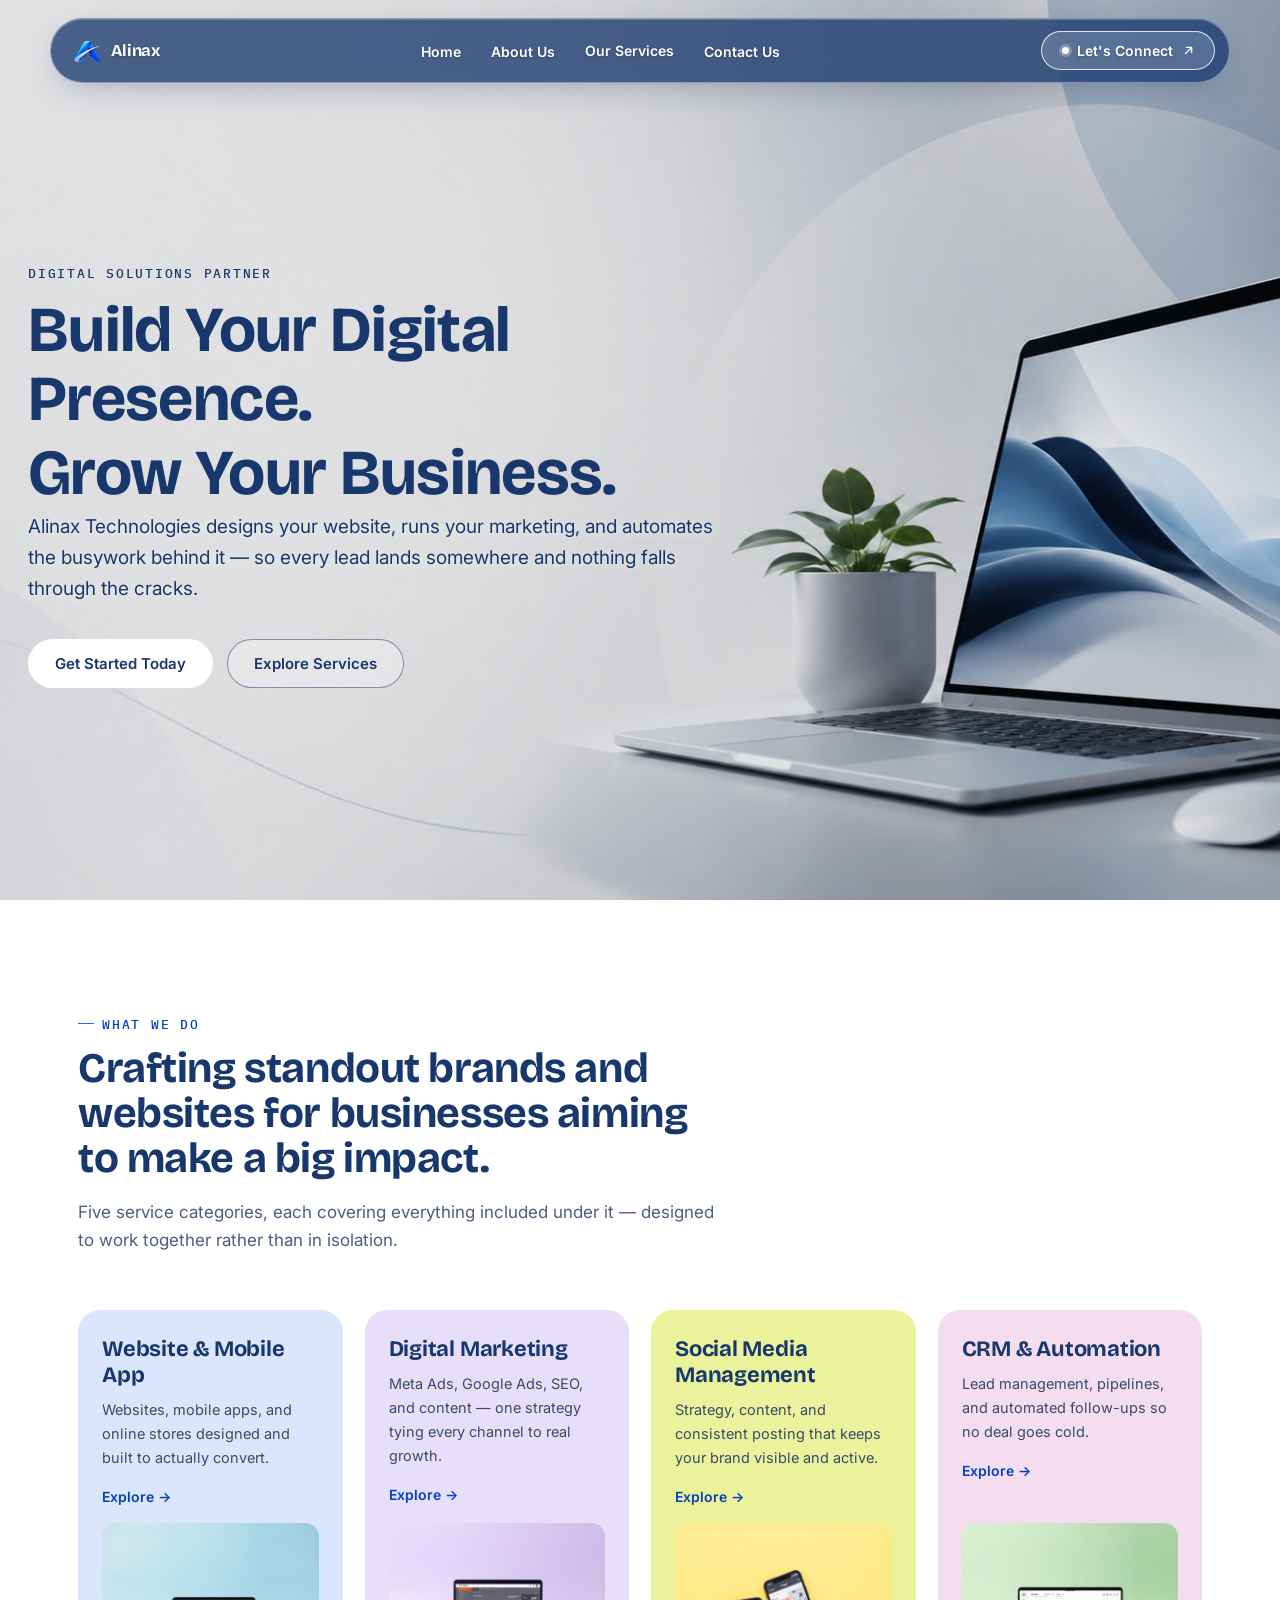
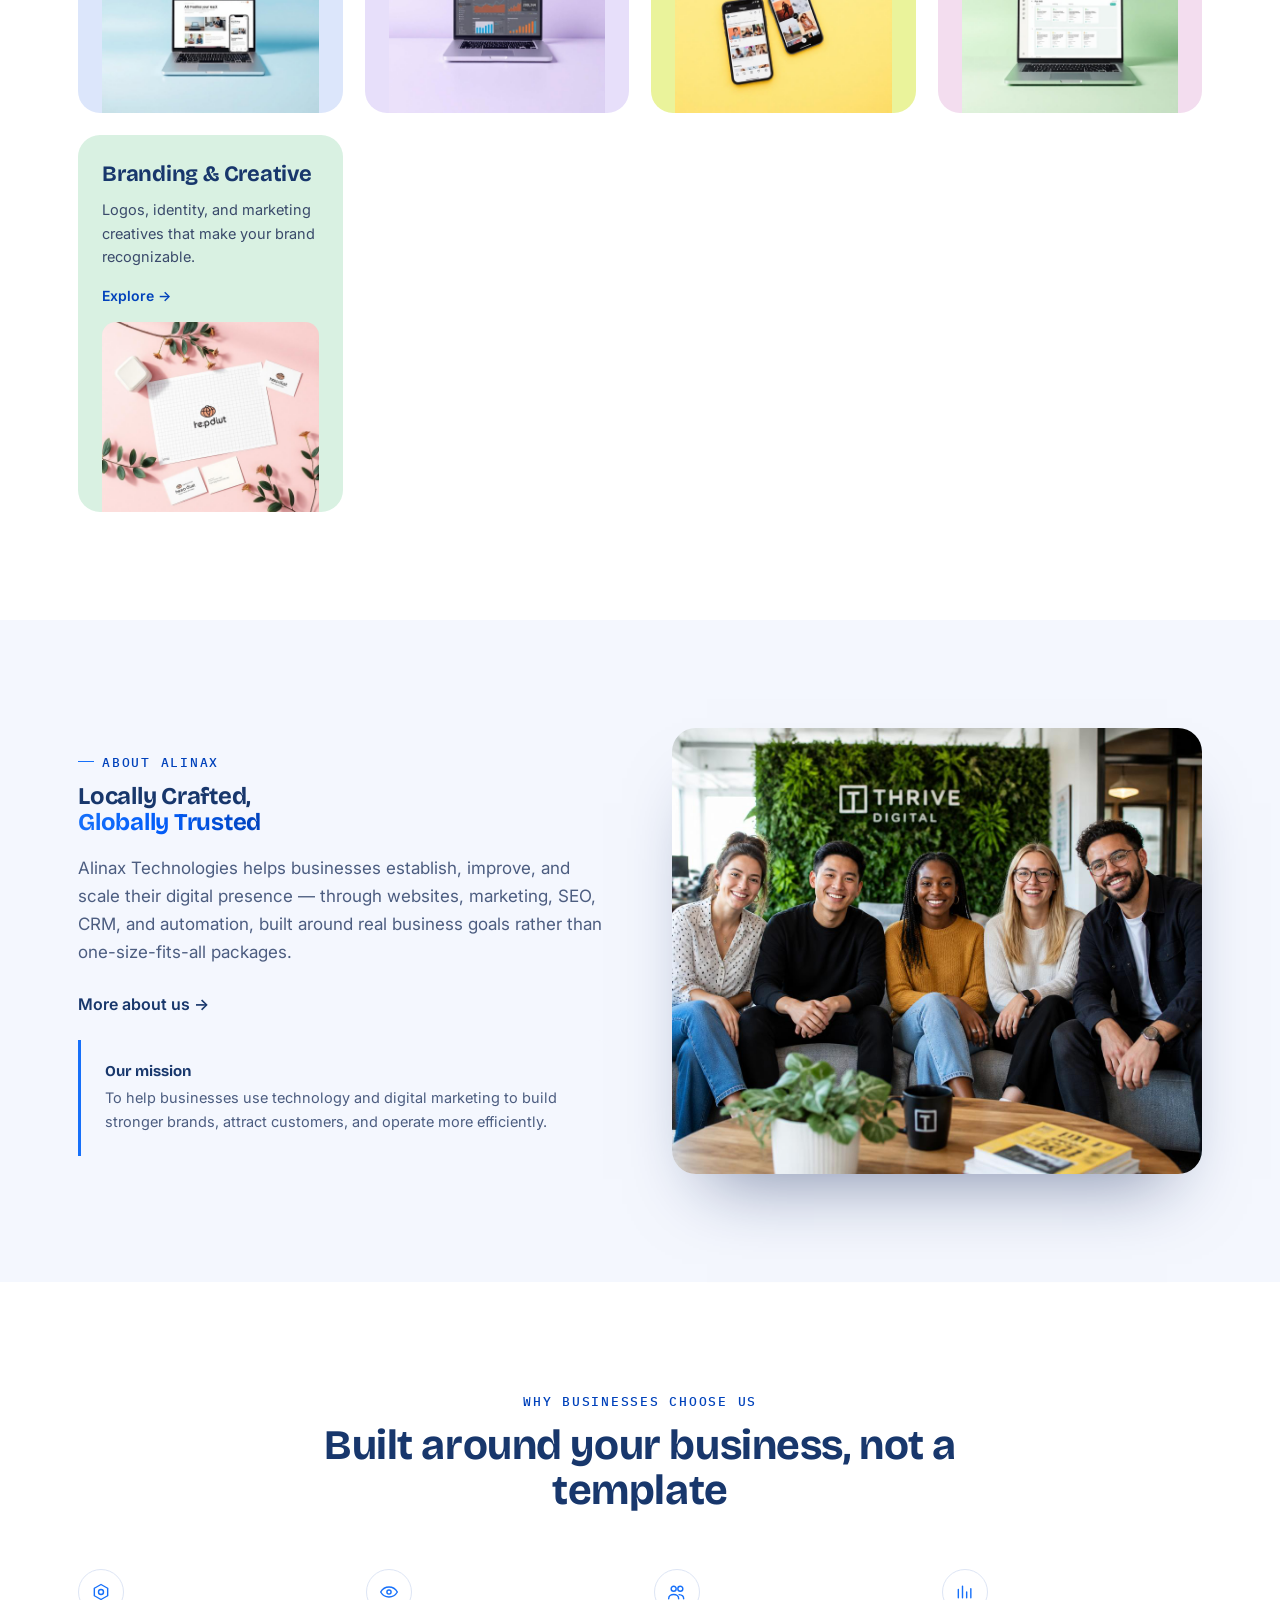
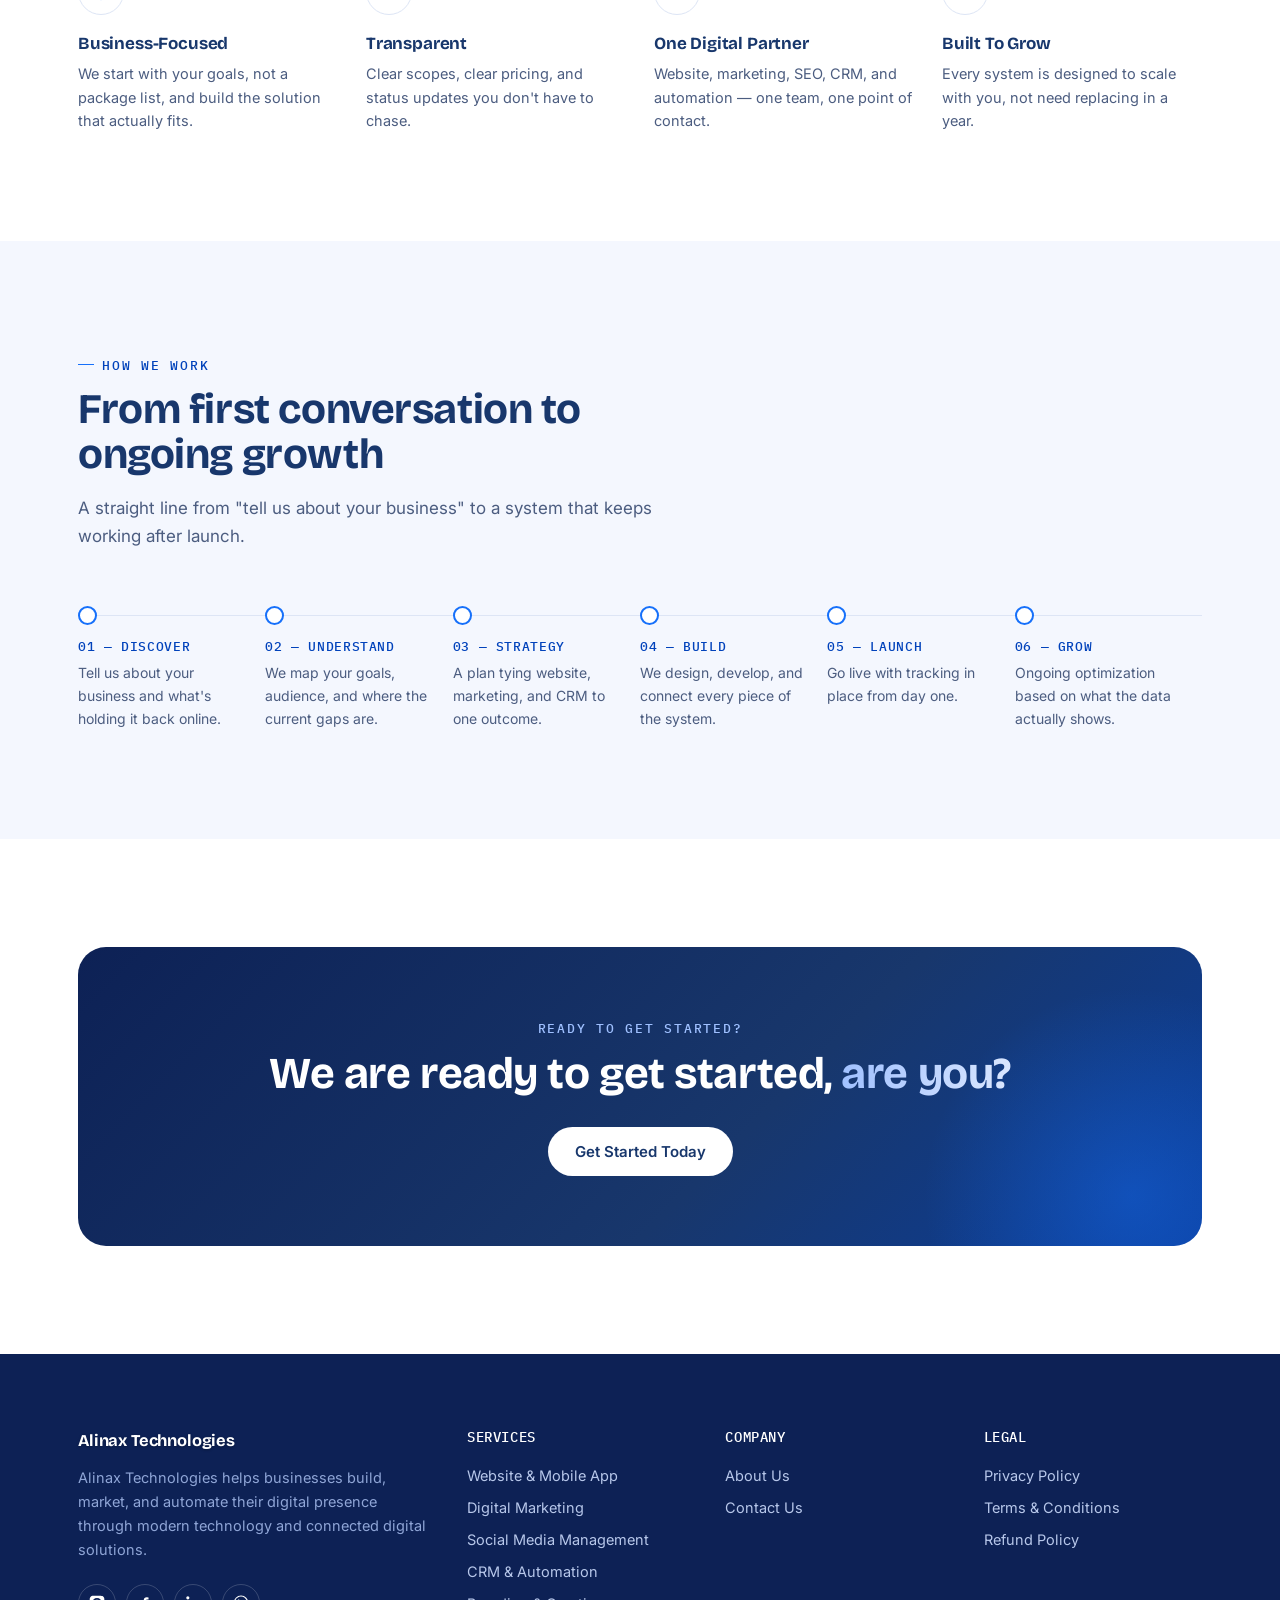
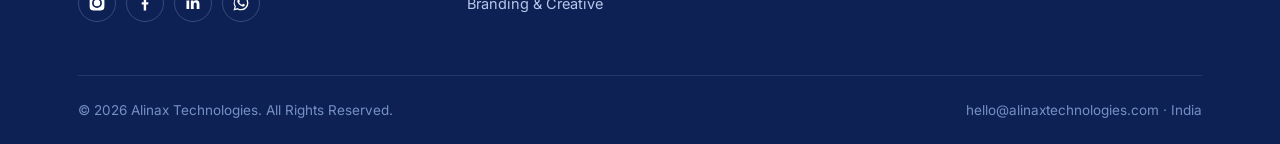
==== commit 699bde89: "Fix UI" ====
--- a/index.html
+++ b/index.html
@@ -17,26 +17,26 @@
   <header class="navbar">
     <nav class="nav-inner" aria-label="Main">
       <a class="logo" href="#top">
-        <img src="images/A_logo.png" alt="Alinax Technologies logo">
-        <span class="logo-word">Alinax Technologies</span>
+        <img src="images/A-logo.png" alt="Alinax Technologies logo">
+        <span class="logo-word">Alinax</span>
       </a>
       <ul class="nav-links" id="nav-links">
         <li><a href="#top">Home</a></li>
         <li><a href="#about">About Us</a></li>
         <li class="nav-dropdown">
-          <a href="services/web-design.html">Our Services</a>
+          <a href="#" aria-haspopup="true">Our Services</a>
           <ul class="dropdown-menu">
             <li><a href="services/web-design.html">Website &amp; Mobile App</a></li>
             <li><a href="services/digital-marketing.html">Digital Marketing</a></li>
             <li><a href="services/social-media.html">Social Media Management</a></li>
             <li><a href="services/crm-automation.html">CRM &amp; Automation</a></li>
-            <li><a href="services/branding-creative.html ">Branding &amp; Creative</a></li>
+            <li><a href="services/branding-creative.html">Branding &amp; Creative</a></li>
           </ul>
         </li>
         <li><a href="contact-us.html">Contact Us</a></li>
       </ul>
       <div class="nav-cta">
-        <a class="btn-connect" href="#contact">
+        <a class="btn-connect" href="contact-us.html">
           <span class="dot" aria-hidden="true"></span>
           <span class="label">Let's Connect</span>
           <svg viewBox="0 0 24 24" aria-hidden="true"><path d="M7 17L17 7M9 7h8v8" stroke-linecap="round" stroke-linejoin="round"/></svg>
@@ -48,9 +48,7 @@
 
   <!-- HERO -->
   <section class="hero" id="top">
-    <video class="hero-bg" autoplay muted loop playsinline>
-      <source src="images/hero-video.mp4" type="video/mp4">
-    </video>
+    <img class="hero-bg" src="images/hero-5.png" alt="Business team planning digital growth">
     <span class="hero-veil"></span>
     <div class="container">
       <span class="eyebrow">Digital solutions partner</span>
@@ -60,7 +58,7 @@
       </h1>
       <p class="lead">Alinax Technologies designs your website, runs your marketing, and automates the busywork behind it — so every lead lands somewhere and nothing falls through the cracks.</p>
       <div class="hero-actions">
-        <a class="btn btn-light" href="#contact">Get Started Today</a>
+        <a class="btn btn-light" href="contact-us.html">Get Started Today</a>
         <a class="btn btn-outline-light" href="#services">Explore Services</a>
       </div>
     </div>
@@ -86,25 +84,25 @@
         <article class="service-tile reveal tile-violet">
           <h3>Digital Marketing</h3>
           <p>Meta Ads, Google Ads, SEO, and content — one strategy tying every channel to real growth.</p>
-          <a class="explore" href="#contact">Explore →</a>
+          <a class="explore" href="services/digital-marketing.html">Explore →</a>
           <img src="images/svc-marketing.jpg" alt="Digital marketing analytics dashboard">
         </article>
         <article class="service-tile reveal tile-lime">
           <h3>Social Media Management</h3>
           <p>Strategy, content, and consistent posting that keeps your brand visible and active.</p>
-          <a class="explore" href="#contact">Explore →</a>
+          <a class="explore" href="services/social-media.html">Explore →</a>
           <img src="images/svc-social.jpg" alt="Social media content on a smartphone">
         </article>
         <article class="service-tile reveal tile-pink">
           <h3>CRM &amp; Automation</h3>
           <p>Lead management, pipelines, and automated follow-ups so no deal goes cold.</p>
-          <a class="explore" href="#contact">Explore →</a>
+          <a class="explore" href="services/crm-automation.html">Explore →</a>
           <img src="images/svc-crm.jpg" alt="CRM sales pipeline interface">
         </article>
         <article class="service-tile reveal tile-mint">
           <h3>Branding &amp; Creative</h3>
           <p>Logos, identity, and marketing creatives that make your brand recognizable.</p>
-          <a class="explore" href="#contact">Explore →</a>
+          <a class="explore" href="services/branding-creative.html">Explore →</a>
           <img src="images/svc-brand.jpg" alt="Brand identity design materials">
         </article>
       </div>
@@ -118,7 +116,7 @@
         <span class="eyebrow">About Alinax</span>
         <h2>Locally Crafted, <br><span class="grad-text">Globally Trusted</span></h2>
         <p class="lead-p">Alinax Technologies helps businesses establish, improve, and scale their digital presence — through websites, marketing, SEO, CRM, and automation, built around real business goals rather than one-size-fits-all packages.</p>
-        <a class="link-arrow" href="#contact">More about us →</a>
+        <a class="link-arrow" href="contact-us.html">More about us →</a>
         <div class="mission-box">
           <b>Our mission</b>
           <p>To help businesses use technology and digital marketing to build stronger brands, attract customers, and operate more efficiently.</p>
@@ -187,7 +185,7 @@
       <div class="cta-band reveal">
         <span class="eyebrow">Ready to get started?</span>
         <h2>We are ready to get started, <span class="grad-text">are you?</span></h2>
-        <a class="btn btn-light" href="mailto:hello@alinaxtechnologies.com">Get Started Today</a>
+        <a class="btn btn-light" href="contact-us.html">Get Started Today</a>
       </div>
     </div>
   </section>
@@ -209,18 +207,18 @@
         <div>
           <h4>Services</h4>
           <ul>
-            <li><a href="#services">Website &amp; Mobile App</a></li>
-            <li><a href="#services">Digital Marketing</a></li>
-            <li><a href="#services">Social Media Management</a></li>
-            <li><a href="#services">CRM &amp; Automation</a></li>
-            <li><a href="#services">Branding &amp; Creative</a></li>
+            <li><a href="services/web-design.html">Website &amp; Mobile App</a></li>
+            <li><a href="services/digital-marketing.html">Digital Marketing</a></li>
+            <li><a href="services/social-media.html">Social Media Management</a></li>
+            <li><a href="services/crm-automation.html">CRM &amp; Automation</a></li>
+            <li><a href="services/branding-creative.html">Branding &amp; Creative</a></li>
           </ul>
         </div>
         <div>
           <h4>Company</h4>
           <ul>
             <li><a href="#about">About Us</a></li>
-            <li><a href="#contact">Contact Us</a></li>
+            <li><a href="contact-us.html">Contact Us</a></li>
           </ul>
         </div>
         <div>
--- a/css/style.css
+++ b/css/style.css
@@ -49,6 +49,9 @@
   .alinax *{ animation-duration:.001ms !important; animation-iteration-count:1 !important; transition-duration:.001ms !important; }
 }
 
+/* prevent background scroll while the mobile menu is open */
+body.nav-open{ overflow:hidden; }
+
 /* ---------- shared bits ---------- */
 .eyebrow{
   display:inline-flex; align-items:center; gap:8px;
@@ -74,8 +77,14 @@
 .btn-ghost:hover{ border-color:var(--blue); color:var(--blue-mid); }
 .btn-light{ background:var(--white); color:var(--navy); }
 .btn-light:hover{ transform:translateY(-2px); }
-.btn-outline-light{ background:transparent; color:#fff; border-color:rgba(255,255,255,.45); }
+.btn-outline-light{
+  background:transparent;
+  color:#fff !important;
+  border:1.5px solid rgba(255,255,255,.55);
+}
 .btn-outline-light:hover{ background:rgba(255,255,255,.12); }
+.cta-band, .cta-band *{ text-align:center; }
+.cta-lead{ margin-left:auto; margin-right:auto; }
 
 .section{ padding:108px 0; }
 .section-alt{ background:var(--tint-050); }
@@ -100,7 +109,7 @@
   z-index:100;
   display:flex;
   justify-content:center;
-  pointer-events:none; /* only the pill itself should catch clicks */
+  pointer-events:none;
 }
 .navbar.is-scrolled{ top:14px; }
 .nav-inner{
@@ -110,25 +119,25 @@
   margin:0 auto;
   padding:12px 14px 12px 22px;
   display:flex; align-items:center; justify-content:space-between; gap:20px;
-  background:rgba(255,255,255,.14);
+  background:rgba(24,55,108,.76);
   -webkit-backdrop-filter:blur(26px) saturate(180%);
   backdrop-filter:blur(26px) saturate(180%);
-  border:1px solid rgba(255,255,255,.4);
+  border:1px solid rgba(255,255,255,.38);
   border-radius:999px;
-  box-shadow:0 10px 34px -12px rgba(13,33,85,.35), inset 0 1px 0 rgba(255,255,255,.45);
+  box-shadow:0 10px 34px -12px rgba(13,33,85,.35), inset 0 1px 0 rgba(255,255,255,.2);
   transition:background .3s var(--ease), box-shadow .3s var(--ease);
 }
 .navbar.is-scrolled .nav-inner{
-  background:rgba(255,255,255,.22);
-  box-shadow:0 14px 38px -14px rgba(13,33,85,.4), inset 0 1px 0 rgba(255,255,255,.5);
+  background:rgba(13,33,85,.9);
+  box-shadow:0 14px 38px -14px rgba(13,33,85,.4), inset 0 1px 0 rgba(255,255,255,.25);
 }
 .logo{ display:flex; align-items:center; gap:10px; min-width:0; }
 .logo img{ height:28px; width:auto; flex-shrink:0; }
 .logo-word{ font-family:var(--font-display); font-weight:700; font-size:16.5px; color:#fff; letter-spacing:-.01em; white-space:nowrap; overflow:hidden; text-overflow:ellipsis; text-shadow:0 1px 3px rgba(0,0,0,.3); }
 
 .nav-links{ display:flex; align-items:center; gap:30px; }
-.nav-links > li > a{ font-size:14px; font-weight:500; color:#fff; opacity:.9; padding:8px 0; position:relative; white-space:nowrap; text-shadow:0 1px 3px rgba(0,0,0,.3); }
-.nav-links > li > a:hover{ opacity:1; }
+.nav-links > li > a{ font-size:14px; font-weight:600; color:#ffffff; opacity:1; padding:8px 0; position:relative; white-space:nowrap; text-shadow:0 1px 3px rgba(0,0,0,.25); }
+.nav-links > li > a:hover{ color:#ffffff; }
 .nav-links > li > a::after{
   content:""; position:absolute; left:0; right:0; bottom:0; height:2px;
   background:#fff; transform:scaleX(0); transform-origin:left; transition:transform .25s var(--ease);
@@ -153,29 +162,35 @@
   transition:opacity .22s var(--ease), transform .22s var(--ease), visibility .22s;
 }
 .nav-dropdown:hover .dropdown-menu{ opacity:1; visibility:visible; transform:translateY(0); }
+.nav-dropdown.open .dropdown-menu{ opacity:1; visibility:visible; transform:translateY(0); }
 .nav-dropdown:hover > a::after{ transform:rotate(225deg) translateY(2px); }
+.nav-dropdown.open > a::after{ transform:rotate(225deg) translateY(2px); }
 .dropdown-menu li a{ display:block; padding:10px 14px; border-radius:8px; font-size:14px; color:var(--navy); }
 .dropdown-menu li a:hover{ background:rgba(233,239,252,.8); color:var(--blue-mid); }
 
 .nav-cta{ display:flex; align-items:center; gap:14px; flex-shrink:0; }
-.nav-toggle{ display:none; background:none; border:none; font-size:20px; color:#fff; cursor:pointer; line-height:1; padding:4px; }
-
-/* "Let's Connect" CTA — outline style, sits inside the glass pill */
+.nav-toggle{
+  display:none; background:none; border:none; font-size:20px; color:#fff; cursor:pointer; line-height:1; padding:4px;
+  position:relative; z-index:200;
+}
+
 .btn-connect{
   position:relative;
   display:inline-flex; align-items:center; gap:8px;
   padding:10px 18px 10px 20px;
   border-radius:999px;
   font-family:var(--font-body); font-weight:600; font-size:14px;
-  color:#fff;
+  color:#ffffff;
   text-shadow:0 1px 3px rgba(0,0,0,.3);
-  background:rgba(255,255,255,.14);
+  background:rgba(255,255,255,.18);
   box-shadow:none;
-  border:1.5px solid rgba(255,255,255,.55);
+  border:1.5px solid rgba(255,255,255,.8);
   overflow:hidden;
   white-space:nowrap;
   transition:transform .25s var(--ease), box-shadow .25s var(--ease), background .25s var(--ease);
 }
+.btn-connect .label{ color:#ffffff; }
+
 .btn-connect .dot{
   width:7px; height:7px; border-radius:50%; background:#fff;
   box-shadow:0 0 0 3px rgba(255,255,255,.25);
@@ -187,6 +202,7 @@
 }
 .btn-connect:hover{ transform:translateY(-2px); background:rgba(255,255,255,.12); box-shadow:none; }
 .btn-connect:hover svg{ transform:translate(2px,-2px); }
+
 @keyframes pulse-dot{
   0%,100%{ opacity:1; } 50%{ opacity:.45; }
 }
@@ -199,58 +215,124 @@
   .nav-inner{ width:calc(100% - 32px); padding:9px 9px 9px 18px; }
   .btn-connect{ padding:9px 15px; font-size:13px; }
   .btn-connect svg{ width:13px; height:13px; }
+
+  /* Full-screen overlay menu — solid background, no page bleed-through */
   .nav-links{
-    position:fixed; top:78px; left:16px; right:16px; inset:auto; flex-direction:column; align-items:stretch; gap:2px;
-    background:rgba(8,16,40,.94);
-    -webkit-backdrop-filter:blur(18px) saturate(160%); backdrop-filter:blur(18px) saturate(160%);
-    border:1px solid rgba(255,255,255,.15); border-radius:var(--radius-md);
-    padding:12px; box-shadow:0 24px 48px -20px rgba(0,0,0,.4);
-    transform:translateY(-12px); opacity:0; visibility:hidden; transition:all .25s var(--ease);
+    position:fixed;
+    inset:0;
+    width:100%;
+    height:100dvh;
+    margin:0;
+    display:flex;
+    flex-direction:column;
+    align-items:center;
+    justify-content:center;
+    gap:6px;
+    background:linear-gradient(160deg, var(--navy-dark) 0%, #0A1A3D 100%);
+    padding:100px 28px 40px;
+    border-radius:0;
+    border:none;
+    box-shadow:none;
+    -webkit-backdrop-filter:none; backdrop-filter:none;
+    transform:translateY(-16px);
+    opacity:0;
+    visibility:hidden;
+    transition:opacity .3s var(--ease), transform .3s var(--ease), visibility .3s;
+    overflow-y:auto;
+    z-index:150;
   }
   .nav-links.open{ transform:translateY(0); opacity:1; visibility:visible; }
-  .nav-links > li > a{ padding:12px 10px; display:block; color:#fff; }
-  .dropdown-menu{ position:static; box-shadow:none; border:none; display:none; opacity:1; visibility:visible; transform:none; padding-left:8px; background:transparent; backdrop-filter:none; }
-  .dropdown-menu li a{ color:#fff; }
-  .dropdown-menu li a:hover{ background:rgba(255,255,255,.1); color:#fff; }
+
+  .nav-links > li{ width:100%; max-width:340px; text-align:center; }
+  .nav-links > li > a{
+    padding:16px 10px;
+    display:block;
+    color:#fff;
+    font-size:19px;
+    font-weight:600;
+    border-bottom:1px solid rgba(255,255,255,.1);
+  }
+  .nav-links > li:last-child > a{ border-bottom:none; }
+
+  .nav-dropdown > a{ justify-content:center; }
+  .nav-dropdown > a::after{
+    margin-left:9px;
+    border-color:#fff;
+  }
+  .nav-dropdown.open > a{ color:#9FC0FF; }
+
+  .dropdown-menu{
+    position:static;
+    box-shadow:none; border:none;
+    display:none;
+    opacity:1; visibility:visible; transform:none;
+    padding:6px 0 4px;
+    background:transparent;
+    backdrop-filter:none;
+    max-width:340px;
+    margin:0 auto;
+  }
   .nav-dropdown.open .dropdown-menu{ display:block; }
+  .dropdown-menu li a{
+    color:#C7D6F5;
+    font-size:15.5px;
+    font-weight:500;
+    padding:11px 14px;
+    border-radius:10px;
+    text-align:center;
+  }
+  .dropdown-menu li a:hover{ background:rgba(255,255,255,.08); color:#fff; }
+
   .nav-toggle{ display:block; }
-}
+  .nav-toggle.is-open{ color:#fff; }
+}
+
 @media (max-width:420px){
   .logo-word{ max-width:118px; font-size:14.5px; }
+  .nav-links > li > a{ font-size:17px; }
 }
 
 /* ============================== HERO ====================================== */
 .hero{
-  position:relative; padding:170px 0 150px; text-align:center; overflow:hidden;
-  background:#0B0B0D;
+  position:relative; min-height:100vh; padding:170px 0 120px; text-align:center; overflow:hidden;
+  background:#0B0B0D; display:flex; align-items:center;
 }
 .hero-bg{
   position:absolute; inset:0; width:100%; height:100%; object-fit:cover; opacity:.9;
 }
-.hero-veil{
-  position:absolute; inset:0;
-  
-}
-.hero .container{ position:relative; z-index:2; }
-.hero .eyebrow{ color:#5084e3; justify-content:center; }
+.hero-veil{ position:absolute; inset:0; }
+.hero .container{
+  position:relative; z-index:2;
+  max-width:780px; margin:0 auto 0 0; text-align:left;
+}
+.hero .eyebrow{ color:#ffffff; justify-content:flex-start; }
 .hero .eyebrow::before{ display:none; }
-
-/* No-video hero used on inner/service pages — same type treatment, gradient backdrop */
+.hero:not(.hero-service) .eyebrow{ color:var(--navy); text-shadow:none; }
+
 .hero-service{
+  position:relative;
   background:linear-gradient(135deg, var(--navy-dark) 0%, var(--navy) 55%, var(--blue-mid) 140%);
   padding:150px 0 120px;
+  overflow:hidden;
 }
 .hero-service::before{
   content:""; position:absolute; width:480px; height:480px; border-radius:50%;
   right:-160px; top:-180px; background:radial-gradient(circle, rgba(22,112,250,.35), transparent 70%);
   pointer-events:none;
 }
-.hero h1{ color:#fff; font-size:clamp(34px,5vw,60px); margin:10px auto 22px; max-width:900px; }
-.hero h1 .line{
-  display:block;
-  overflow:hidden;
-  padding-bottom:4px; /* stops descenders (g, y) from clipping */
-}
+.hero-service .hero-bg-img{
+  position:absolute; inset:0; width:100%; height:100%; object-fit:cover; z-index:0; opacity:.85;
+}
+.hero-service::after{ content:""; position:absolute; inset:0; z-index:1; }
+.hero-service .container{
+  position:relative; z-index:2;
+  max-width:780px; margin:0 auto 0 0; text-align:left;
+}
+.hero-service .eyebrow{ color:var(--navy-dark); opacity:1; justify-content:flex-start; text-shadow:0 1px 5px rgba(255,255,255,.8); }
+.hero-service .eyebrow::before{ display:none; }
+.hero-service h1{ color:var(--navy-dark); font-size:clamp(40px,5vw,72px); margin:10px 0 22px; max-width:780px; text-align:left; text-shadow:0 2px 8px rgba(255,255,255,.7); }
+.hero h1{ font-size:clamp(40px,5vw,72px); }
+.hero h1 .line{ display:block; overflow:hidden; padding-bottom:4px; }
 .hero h1 .line span{
   display:inline-block;
   clip-path:inset(0 100% 0 0);
@@ -258,16 +340,39 @@
   opacity:0;
   animation:reveal-line .9s var(--ease) forwards;
 }
-.hero h1 .line:nth-child(2) span{
-  animation-delay:.28s;
-}
+.hero h1 .line:nth-child(2) span{ animation-delay:.28s; }
+.hero-image{
+  position:relative; padding:170px 0 150px; text-align:center; overflow:hidden; background:#0B0B0D;
+}
+.hero-image .hero-bg-img{
+  position:absolute; inset:0; width:100%; height:100%; object-fit:cover; z-index:0;
+}
+.hero-image::after{
+  content:"";
+  position:absolute; inset:0; z-index:1;
+  background:linear-gradient(135deg, rgba(13,33,85,.78) 0%, rgba(24,55,108,.68) 55%, rgba(1,66,187,.6) 140%);
+}
+.hero-image .container{ position:relative; z-index:2; }
+.hero-image h1, .hero-image .eyebrow, .hero-image .lead{ color:#fff; }
+.hero-image .eyebrow{ justify-content:center; }
+.hero-image .eyebrow::before{ display:none; }
 @keyframes reveal-line{
   0%{   clip-path:inset(0 100% 0 0); filter:blur(6px); opacity:0; }
   40%{  opacity:1; }
   100%{ clip-path:inset(0 0% 0 0); filter:blur(0); opacity:1; }
 }
-.hero .lead{ font-size:18px; color:#ffffff; max-width:620px; margin:0 auto 34px; opacity:0; animation:fade-up .8s var(--ease) forwards; animation-delay:.75s; }
-.hero-actions{ opacity:0; animation:fade-up .8s var(--ease) forwards; animation-delay:.95s; }
+.hero .lead{ font-size:19px; color:#ffffff; max-width:700px; margin:0 0 34px; text-align:left; opacity:0; animation:fade-up .8s var(--ease) forwards; animation-delay:.75s; }
+.hero:not(.hero-service) .lead{ color:var(--navy); text-shadow:0 1px 8px rgba(255,255,255,.7); }
+.hero:not(.hero-service) .btn-outline-light{ color:var(--navy) !important; border-color:rgba(24,55,108,.5); background:rgba(255,255,255,.28); }
+.hero:not(.hero-service) .btn-outline-light:hover{ background:rgba(255,255,255,.58); }
+.hero-service .lead{
+  margin:0 0 34px; max-width:700px; text-align:left; color:var(--navy-dark); text-shadow:0 1px 6px rgba(255,255,255,.75);
+  opacity:1; animation:none;
+}
+.hero-service .hero-actions{ justify-content:flex-start; opacity:1; animation:none; }
+.hero-service .btn-outline-light{ color:var(--navy-dark) !important; border-color:rgba(24,55,108,.5); background:rgba(255,255,255,.28); }
+.hero-service .btn-outline-light:hover{ background:rgba(255,255,255,.58); }
+.hero-actions{ justify-content:flex-start; opacity:0; animation:fade-up .8s var(--ease) forwards; animation-delay:.95s; }
 @keyframes fade-up{
   0%{ opacity:0; transform:translateY(14px); }
   100%{ opacity:1; transform:translateY(0); }
@@ -276,7 +381,7 @@
   .hero h1 .line span{ animation:none; clip-path:none; filter:none; opacity:1; }
   .hero .lead, .hero-actions{ animation:none; opacity:1; transform:none; }
 }
-.hero-actions{ display:flex; gap:14px; flex-wrap:wrap; justify-content:center; }
+.hero-actions{ display:flex; gap:14px; flex-wrap:wrap; justify-content:flex-start; }
 
 /* ============================== STATS ===================================== */
 .stats{ display:grid; grid-template-columns:repeat(4,1fr); border-top:1px solid var(--line); border-bottom:1px solid var(--line); }
@@ -372,7 +477,6 @@
 .footer-bottom{ display:flex; justify-content:space-between; flex-wrap:wrap; gap:10px; padding-top:26px; font-size:13.5px; color:#7690C4; }
 
 /* ============================== SERVICE PAGE COMPONENTS =================== */
-/* Web-design style cards (no image, tinted background) */
 .wd-grid{ display:grid; grid-template-columns:repeat(3,1fr); gap:22px; }
 .wd-card{
   border-radius:22px; padding:30px 26px;
@@ -385,7 +489,6 @@
 @media (max-width:980px){ .wd-grid{ grid-template-columns:repeat(2,1fr); } }
 @media (max-width:620px){ .wd-grid{ grid-template-columns:1fr; } }
 
-/* Small feature-tag list inside a wd-card */
 .wd-list{ display:flex; flex-wrap:wrap; gap:6px; margin-bottom:16px; }
 .wd-list li{
   font-size:12px; font-weight:500; color:var(--navy);
@@ -393,7 +496,6 @@
   padding:5px 11px; border-radius:999px;
 }
 
-/* Label-only format tiles ("What we can create") */
 .content-grid{ display:grid; grid-template-columns:repeat(3,1fr); gap:18px; }
 .content-box{
   border-radius:18px; padding:30px 20px; text-align:center;
@@ -404,19 +506,16 @@
 @media (max-width:700px){ .content-grid{ grid-template-columns:1fr 1fr; } }
 @media (max-width:460px){ .content-grid{ grid-template-columns:1fr; } }
 
-/* "Design that has a purpose" copy block */
 .purpose-lead{ font-family:var(--font-display); font-size:20px; color:var(--navy); font-weight:600; margin-top:4px; }
 .purpose-copy{ max-width:680px; margin:0 auto; text-align:center; display:grid; gap:16px; }
 .purpose-copy p{ font-size:16px; }
 .purpose-copy strong{ color:var(--navy); }
 
-/* "Designed around your audience" layout */
 .audience-grid{ display:grid; grid-template-columns:1fr 1fr; gap:56px; align-items:center; }
 .audience-grid .lead-p{ font-size:17px; }
 .audience-note{ max-width:680px; margin:36px auto 0; text-align:center; font-size:16px; color:var(--ink-soft); }
 @media (max-width:860px){ .audience-grid{ grid-template-columns:1fr; gap:28px; } }
 
-/* Tag pills (audience checklist) */
 .tag-list{ display:flex; flex-wrap:wrap; gap:10px; }
 .tag-list.center{ justify-content:center; }
 .tag{
@@ -431,7 +530,6 @@
 
 .center-narrow .section-head.center{ max-width:600px; }
 
-/* Centered pull-quote variant of the mission box */
 .mission-box.quote-center{
   max-width:520px; margin-left:auto; margin-right:auto;
   text-align:center; border-left:none; border-top:3px solid var(--blue);
@@ -439,7 +537,6 @@
 }
 .mission-box.quote-center b{ font-size:19px; }
 
-/* Numbered feature cards ("What makes a successful website") */
 .num-grid{ display:grid; grid-template-columns:repeat(2,1fr); gap:22px; }
 .num-card{
   padding:28px 26px; border:1px solid var(--line); border-radius:var(--radius-md); background:var(--white);
@@ -453,7 +550,6 @@
 .num-card p{ font-size:14.5px; }
 @media (max-width:700px){ .num-grid{ grid-template-columns:1fr; } }
 
-/* FAQ list */
 .faq-list{ display:grid; gap:14px; max-width:820px; margin:0 auto; }
 .faq-item{
   padding:22px 26px; border:1px solid var(--line); border-radius:var(--radius-md); background:var(--white);
@@ -463,7 +559,6 @@
 .faq-item h3{ font-size:16px; margin-bottom:8px; }
 .faq-item p{ font-size:14.5px; }
 
-/* Mini vertical flow cards ("What can we automate?") */
 .mini-flow-grid{ display:grid; grid-template-columns:repeat(4,1fr); gap:20px; }
 .mini-flow-card{ background:var(--white); border:1px solid var(--line); border-radius:var(--radius-md); padding:24px 20px; }
 .mini-flow-card h4{
@@ -481,7 +576,6 @@
 @media (max-width:860px){ .mini-flow-grid{ grid-template-columns:repeat(2,1fr); } }
 @media (max-width:480px){ .mini-flow-grid{ grid-template-columns:1fr; } }
 
-/* Flow diagram ("More than just a website") */
 .flow-list{ display:flex; flex-wrap:wrap; align-items:center; justify-content:center; gap:12px; }
 .flow-item{
   padding:12px 20px; border-radius:999px; background:var(--white); border:1px solid var(--line);
@@ -497,7 +591,6 @@
   .flow-arrow{ transform:rotate(90deg); }
 }
 
-/* Vertical branching flow diagram ("One strategy. Multiple channels.") */
 .flow-vertical{ display:flex; flex-direction:column; align-items:center; gap:8px; max-width:520px; margin:0 auto; }
 .fv-step{
   padding:14px 28px; border-radius:999px; background:var(--white); border:1px solid var(--line);
@@ -513,8 +606,15 @@
 }
 .flow-vertical .fv-arrow{ color:var(--blue-mid); font-size:16px; line-height:1; transform:none; }
 
-/* CTA band variant with lead paragraph + two actions */
-.cta-lead{ color:#C7D6F5; font-size:16px; max-width:520px; margin:0 auto 30px; position:relative; z-index:1; }
+.cta-lead{
+  color:#C7D6F5;
+  font-size:16px;
+  max-width:520px;
+  margin:0 auto 30px !important;
+  text-align:center !important;
+  position:relative;
+  z-index:1;
+}
 .cta-actions{ display:flex; gap:14px; flex-wrap:wrap; justify-content:center; position:relative; z-index:1; }
 
 /* ============================== RESPONSIVE ================================ */
@@ -592,7 +692,6 @@
 }
 .form-group input::placeholder, .form-group textarea::placeholder{ color:#93A2C2; }
 
-/* phone field: country-code select + number input side by side */
 .phone-field{ display:flex; gap:10px; }
 .phone-field select.cc-select{
   flex:0 0 132px; width:132px; font-family:var(--font-mono); font-size:13px;
@@ -613,11 +712,8 @@
 .form-status.ok{ background:#DFF3E6; color:#1C6B3C; }
 .form-status.err{ background:#FBE1E1; color:#A02A2A; }
 
-/* Map / office strip */
 .map-frame{
   border-radius:var(--radius-lg); overflow:hidden; border:1px solid var(--line);
   box-shadow:0 30px 60px -40px rgba(13,33,85,.4);
 }
-.map-frame iframe{ width:100%; height:380px; border:0; display:block; }
-
-/* FAQ reuse (already styled via .faq-list / .faq-item) */+.map-frame iframe{ width:100%; height:380px; border:0; display:block; }
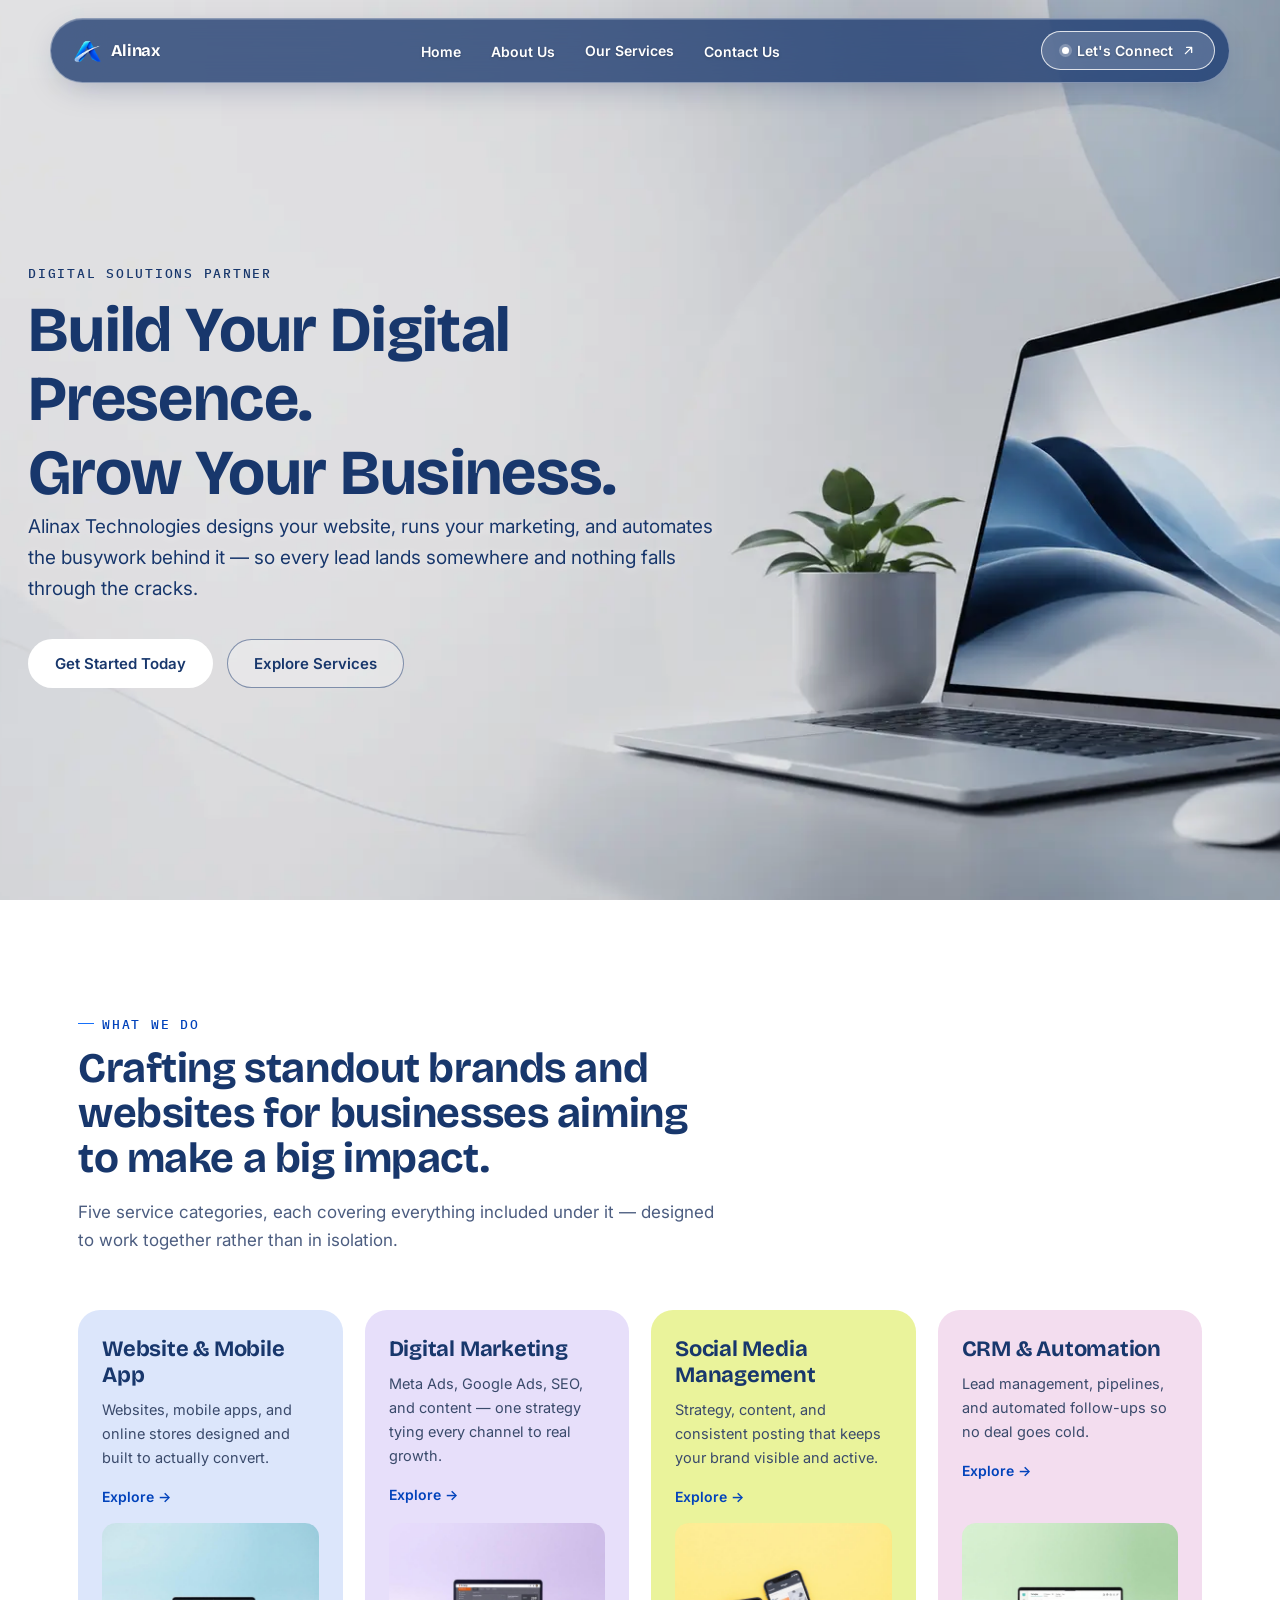
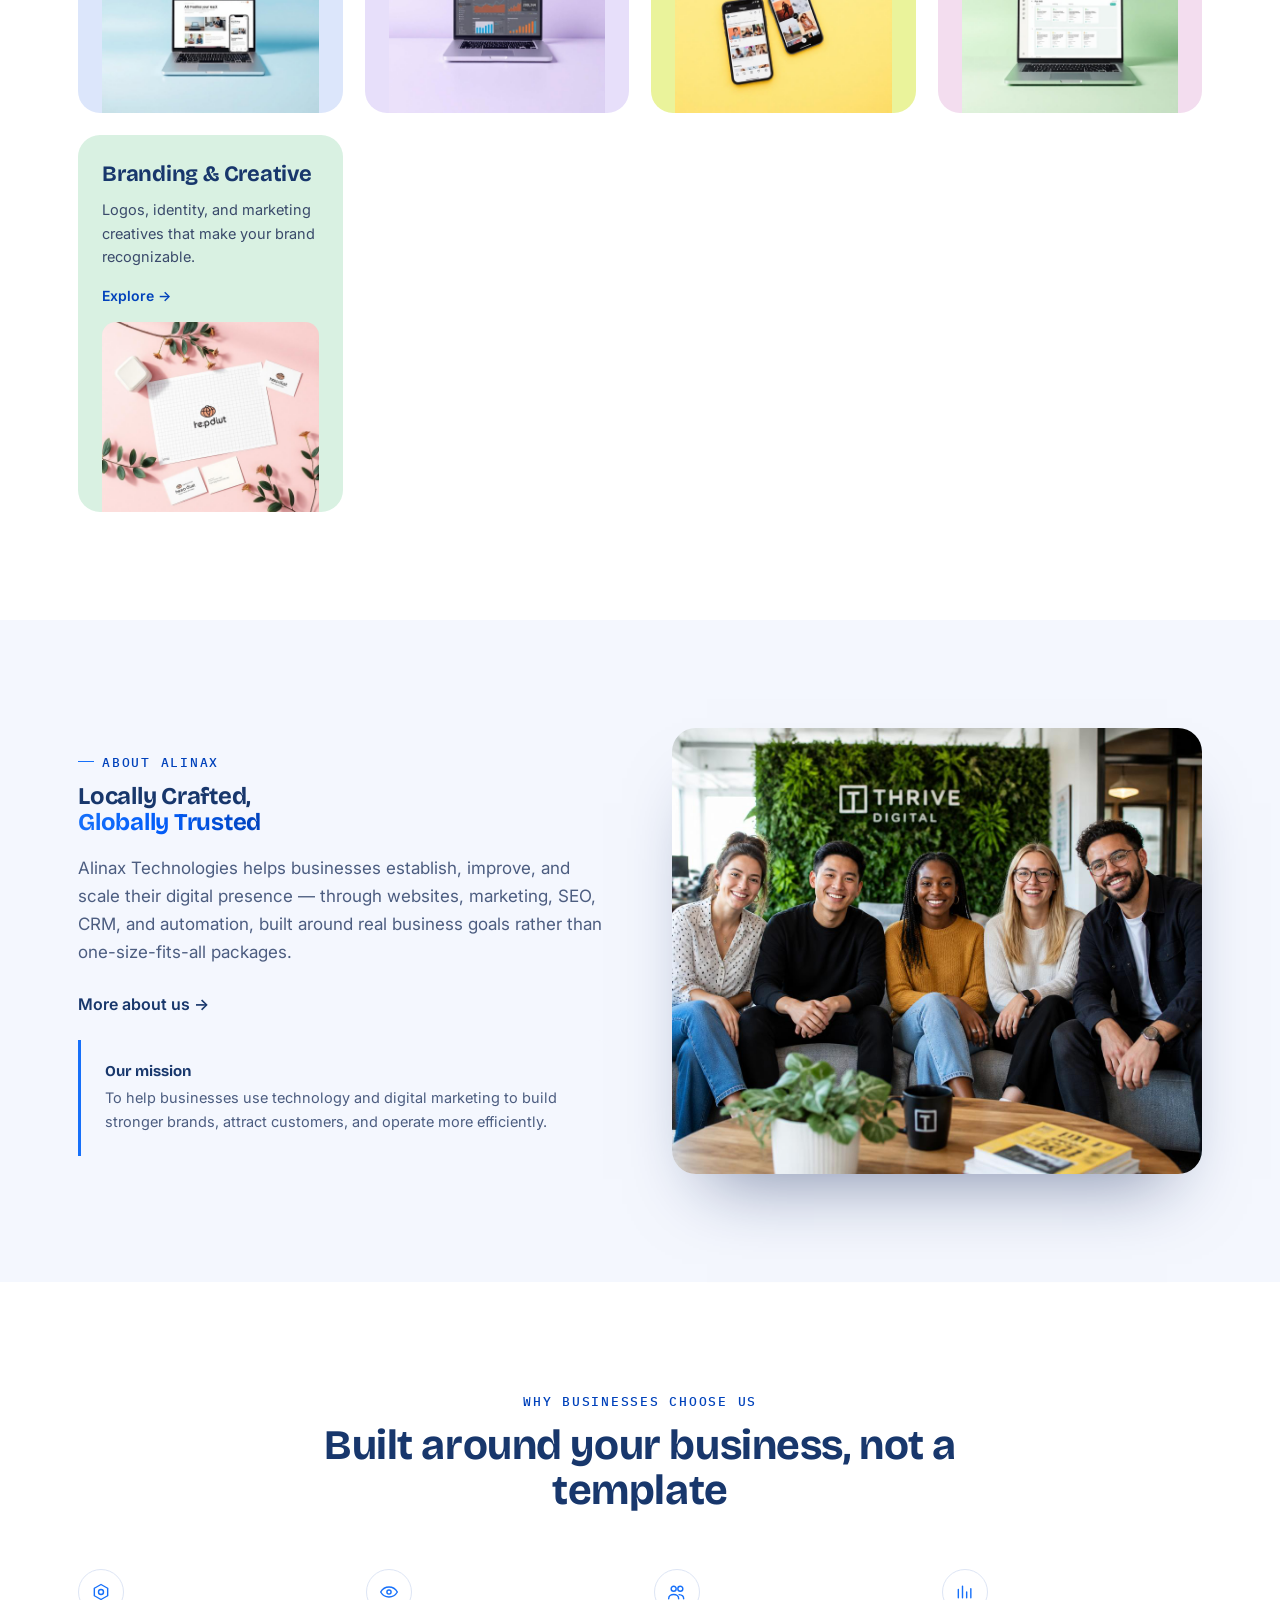
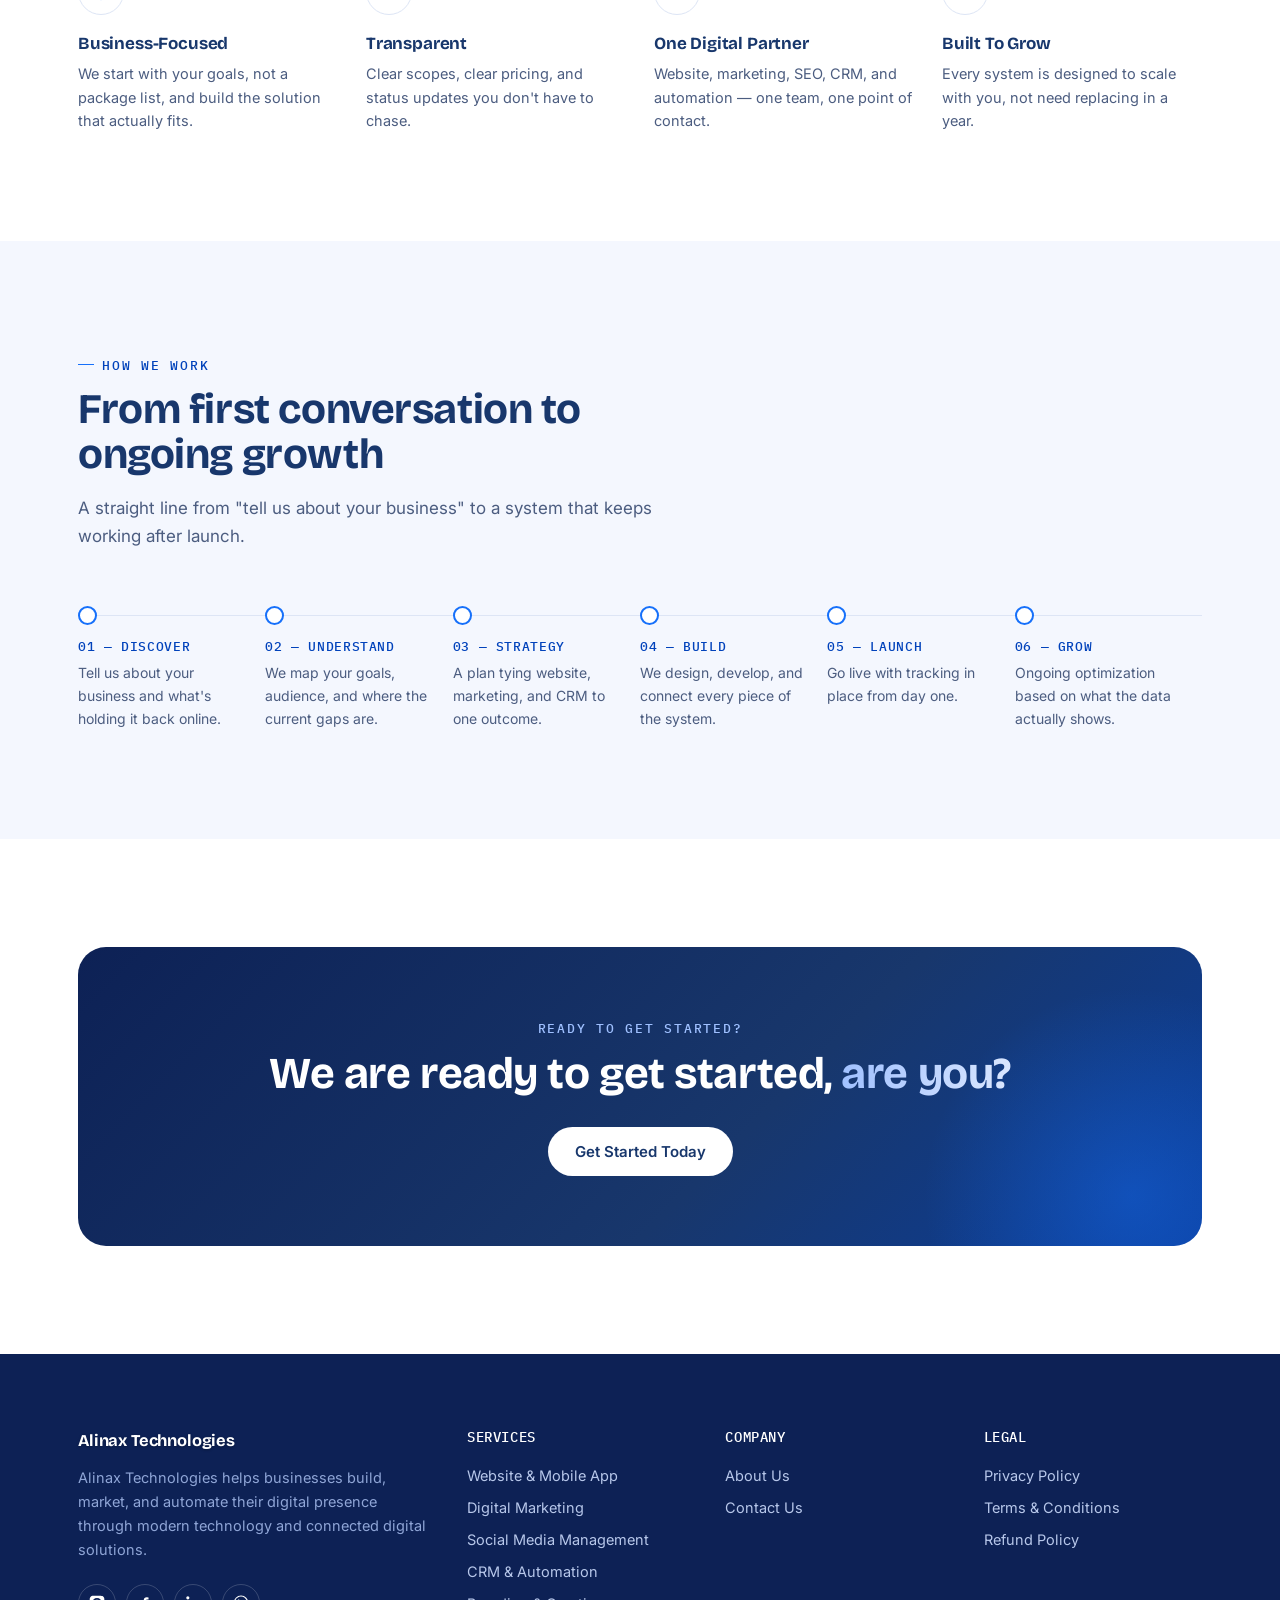
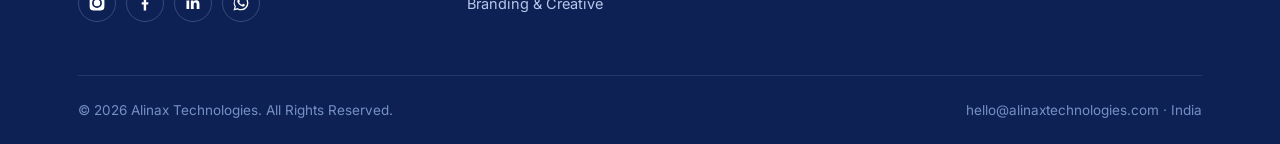
==== commit 3dc7fb91: "fix: restore hero banners and optimize service page assets" ====
--- a/index.html
+++ b/index.html
@@ -17,7 +17,7 @@
   <header class="navbar">
     <nav class="nav-inner" aria-label="Main">
       <a class="logo" href="#top">
-        <img src="images/A-logo.png" alt="Alinax Technologies logo">
+        <img src="images/A-logo.webp" width="230" height="230" alt="Alinax Technologies logo">
         <span class="logo-word">Alinax</span>
       </a>
       <ul class="nav-links" id="nav-links">
@@ -48,7 +48,7 @@
 
   <!-- HERO -->
   <section class="hero" id="top">
-    <img class="hero-bg" src="images/hero-5.png" alt="Business team planning digital growth">
+    <img class="hero-bg" src="images/hero-5.webp" width="1717" height="916" fetchpriority="high" alt="Business team planning digital growth">
     <span class="hero-veil"></span>
     <div class="container">
       <span class="eyebrow">Digital solutions partner</span>
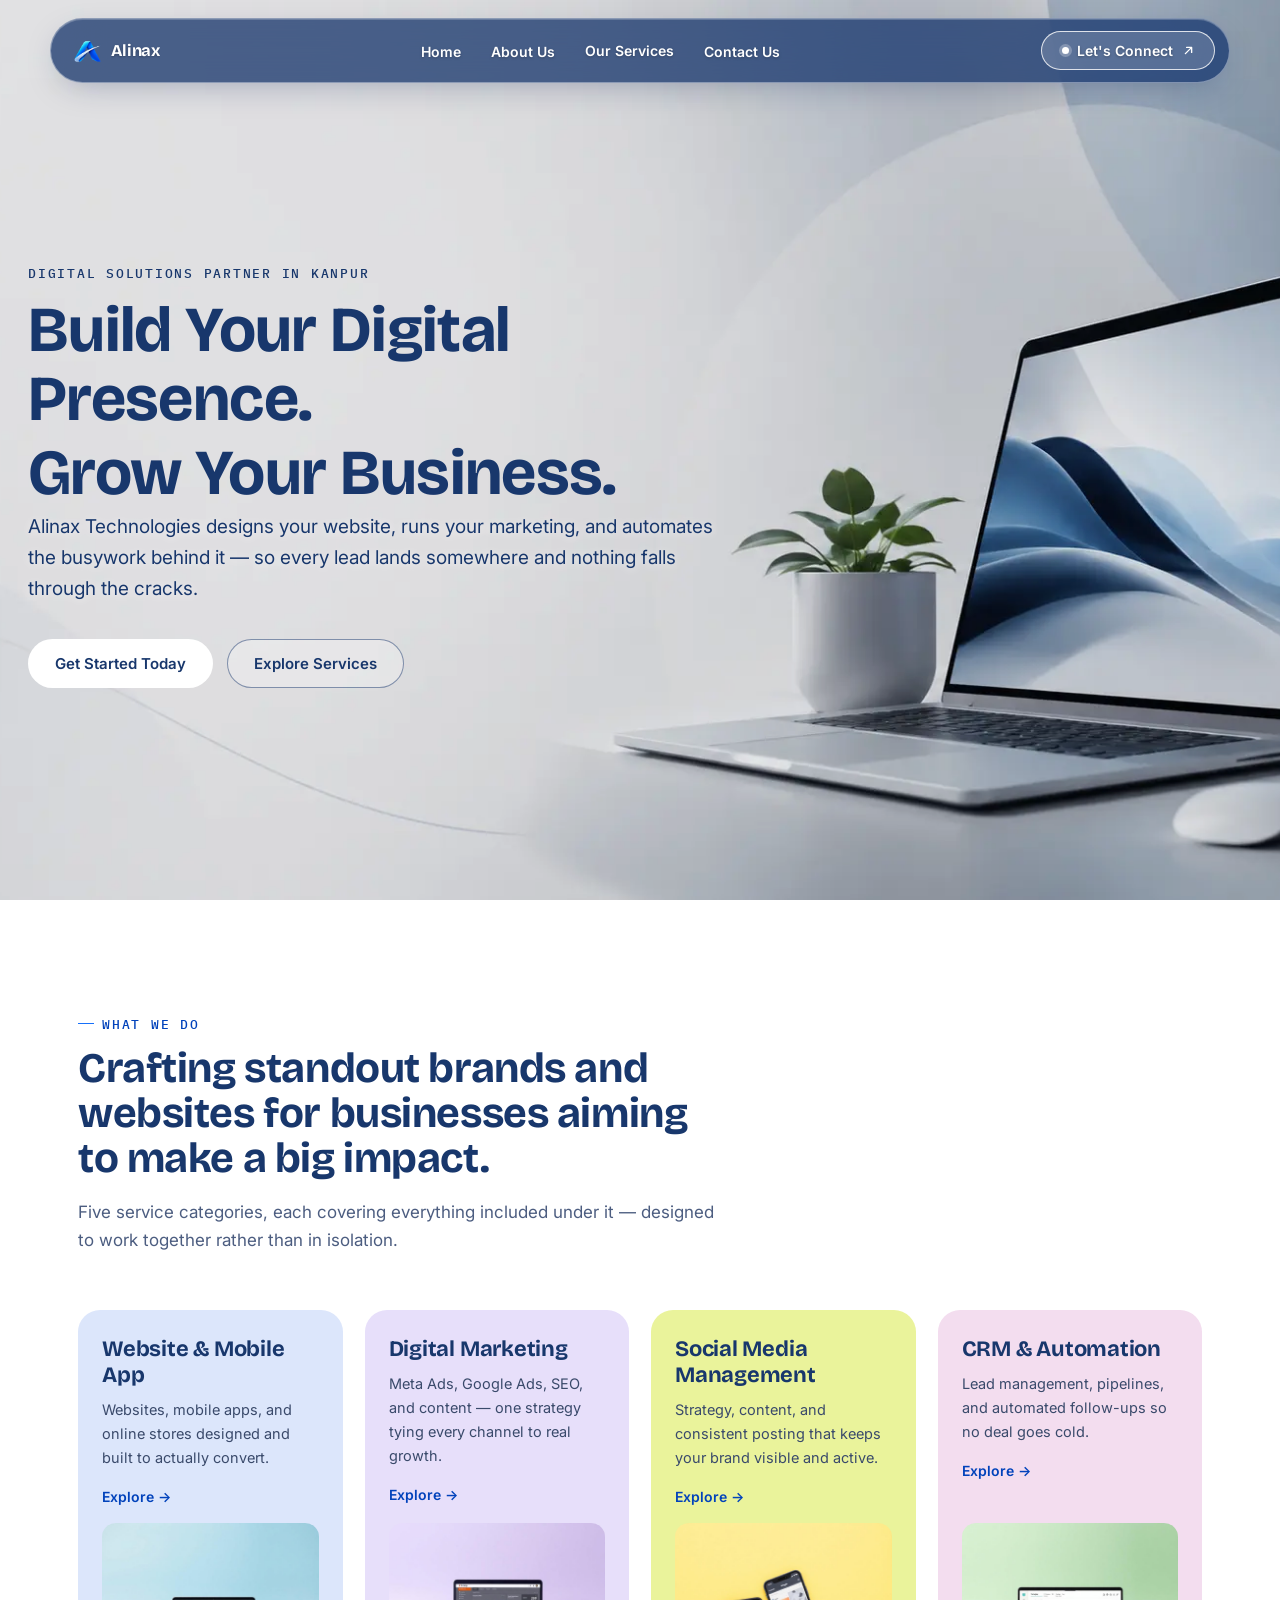
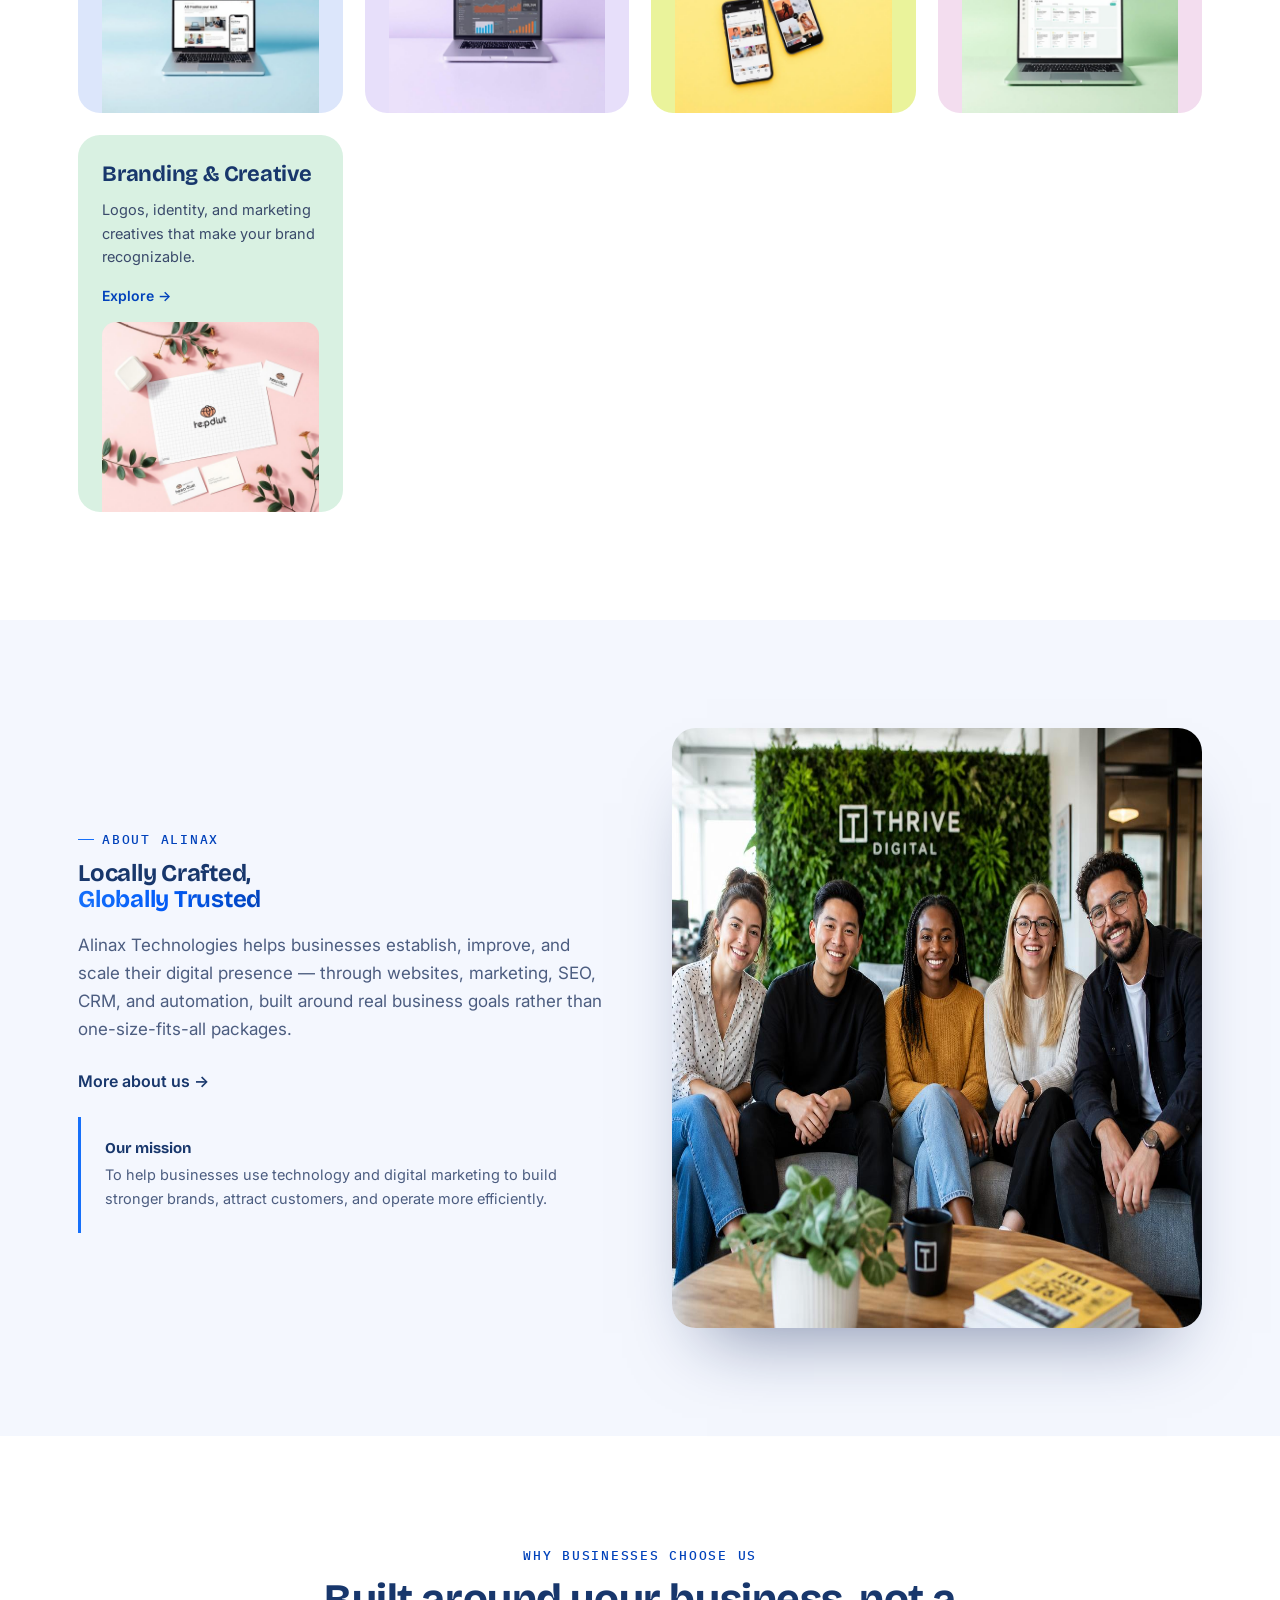
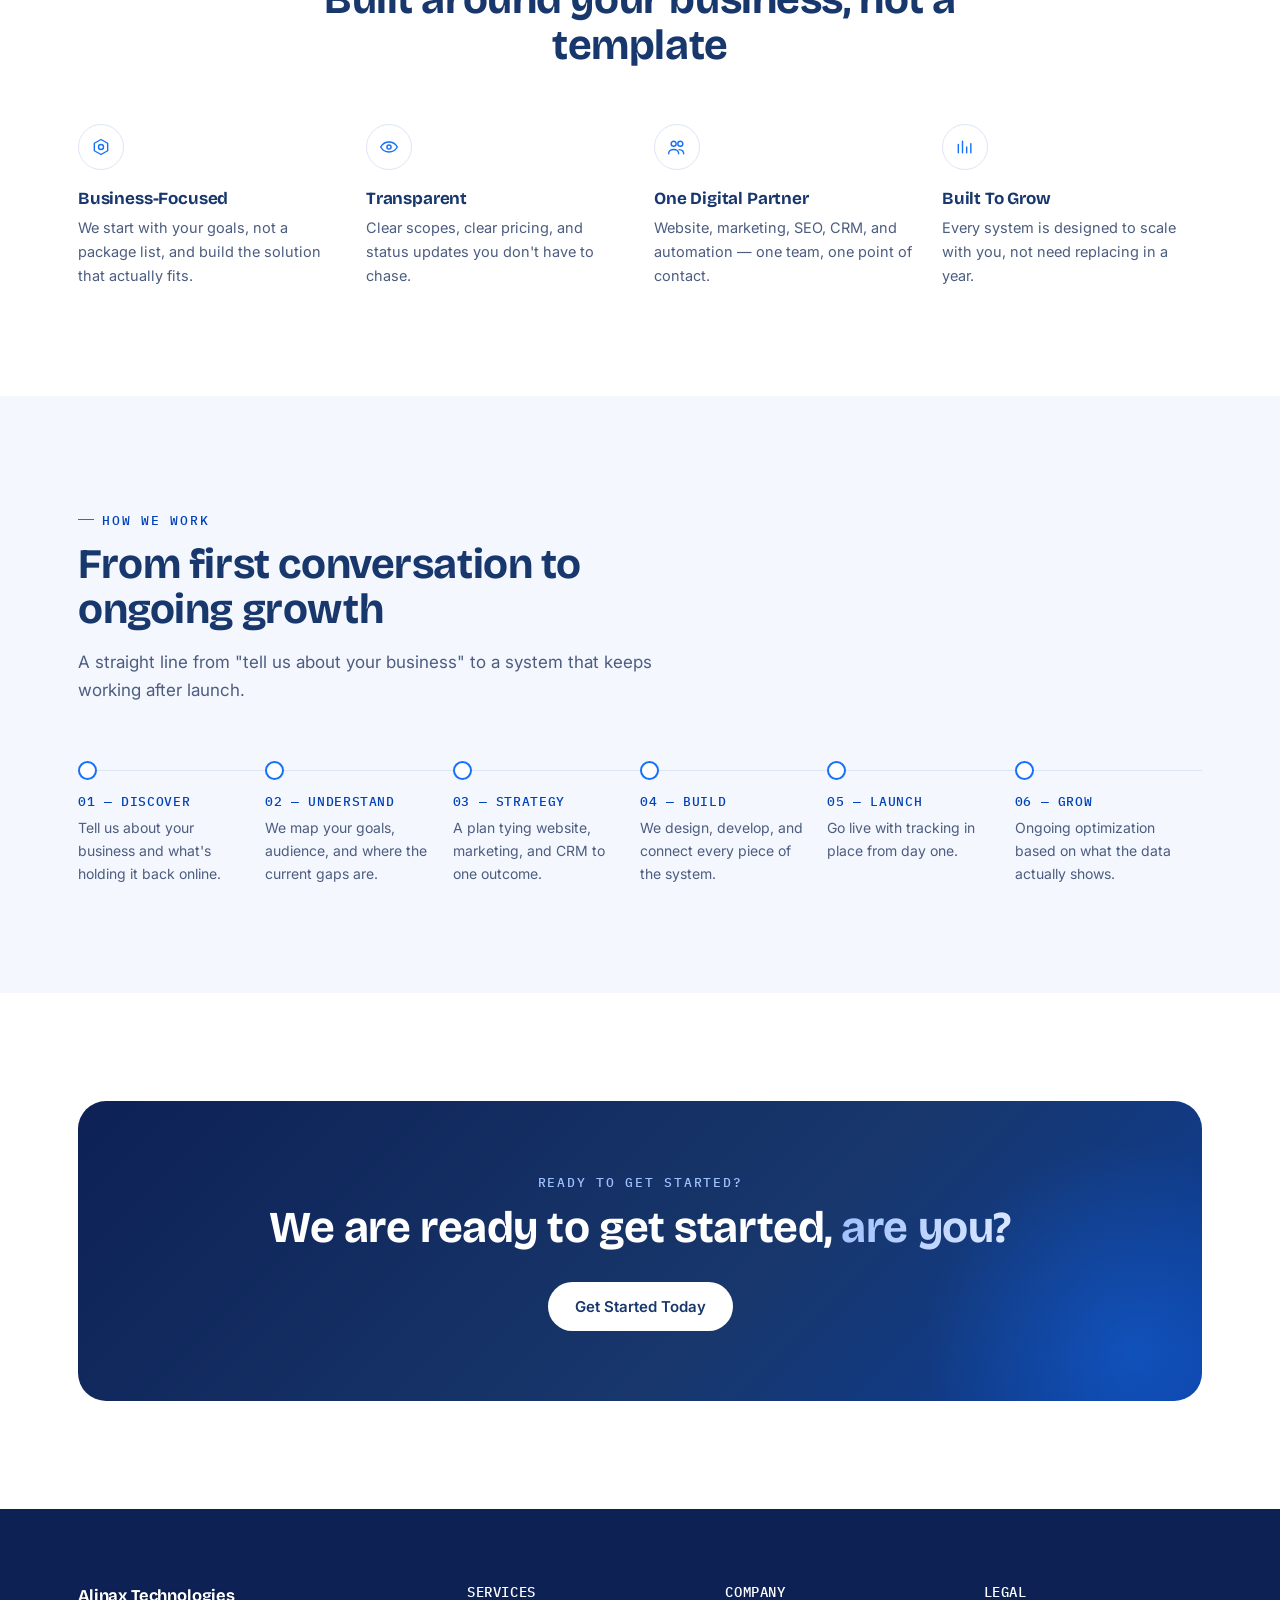
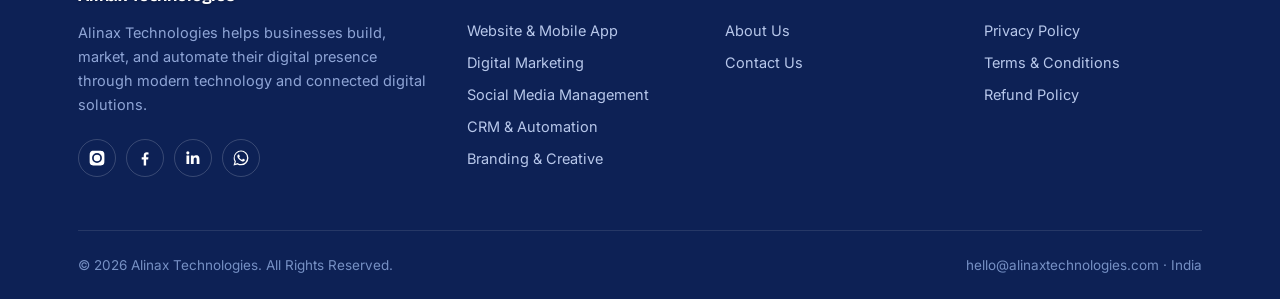
==== commit 40e9d855: "add SEO foundation and clean URLs" ====
--- a/index.html
+++ b/index.html
@@ -3,12 +3,65 @@
 <head>
 <meta charset="UTF-8">
 <meta name="viewport" content="width=device-width, initial-scale=1.0">
-<title>Alinax Technologies — Build Your Digital Presence</title>
-<meta name="description" content="Alinax Technologies designs websites, runs digital marketing, and automates operations — one connected system to help businesses grow online.">
+
+<!-- ===== SEO: title + description (edit wording as you like, keep the keywords) ===== -->
+<title>Alinax Technologies — Web Design & Digital Marketing Agency in Kanpur</title>
+<meta name="description" content="Alinax Technologies is a Kanpur-based digital agency designing websites, running digital marketing, managing social media, and automating operations for growing businesses.">
+
+<!-- ===== SEO: canonical (prevents duplicate-content issues with www/http variants) ===== -->
+<link rel="canonical" href="https://alinaxtech.online/">
+
+<!-- ===== SEO: Open Graph (controls the preview card on WhatsApp/Facebook/LinkedIn) ===== -->
+<meta property="og:title" content="Alinax Technologies — Build Your Digital Presence">
+<meta property="og:description" content="Alinax Technologies designs websites, runs digital marketing, and automates operations — one connected system to help businesses grow online.">
+<meta property="og:image" content="https://alinaxtech.online/images/hero-5.webp">
+<meta property="og:url" content="https://alinaxtech.online/">
+<meta property="og:type" content="website">
+<meta property="og:locale" content="en_IN">
+
+<!-- ===== SEO: Twitter card ===== -->
+<meta name="twitter:card" content="summary_large_image">
+<meta name="twitter:title" content="Alinax Technologies — Build Your Digital Presence">
+<meta name="twitter:description" content="Alinax Technologies designs websites, runs digital marketing, and automates operations for growing businesses.">
+<meta name="twitter:image" content="https://alinaxtech.online/images/hero-5.webp">
+
+<!-- ===== Performance: preload the LCP image ===== -->
+<link rel="preload" as="image" href="images/hero-5.webp" fetchpriority="high">
+
+<!-- ===== Performance: fonts, non-blocking ===== -->
 <link rel="preconnect" href="https://fonts.googleapis.com">
 <link rel="preconnect" href="https://fonts.gstatic.com" crossorigin>
-<link rel="stylesheet" href="https://fonts.googleapis.com/css2?family=Bricolage+Grotesque:wght@500;600;700;800&family=Inter:wght@400;500;600&family=IBM+Plex+Mono:wght@400;500&display=swap">
+<link rel="stylesheet" href="https://fonts.googleapis.com/css2?family=Bricolage+Grotesque:wght@500;600;700;800&family=Inter:wght@400;500;600&family=IBM+Plex+Mono:wght@400;500&display=swap" media="print" onload="this.media='all'">
+<noscript><link rel="stylesheet" href="https://fonts.googleapis.com/css2?family=Bricolage+Grotesque:wght@500;600;700;800&family=Inter:wght@400;500;600&family=IBM+Plex+Mono:wght@400;500&display=swap"></noscript>
+
 <link rel="stylesheet" href="css/style.css">
+
+<!-- ===== SEO: LocalBusiness structured data — FILL IN your real street address and phone below ===== -->
+<script type="application/ld+json">
+{
+  "@context": "https://schema.org",
+  "@type": "ProfessionalService",
+  "name": "Alinax Technologies",
+  "image": "https://alinaxtech.online/images/hero-5.webp",
+  "url": "https://alinaxtech.online/",
+  "email": "hello@alinaxtechnologies.com",
+  "telephone": "+91-9157776611",
+  "address": {
+    "@type": "PostalAddress",
+    "streetAddress": "REPLACE WITH YOUR STREET ADDRESS",
+    "addressLocality": "Kanpur",
+    "addressRegion": "Uttar Pradesh",
+    "postalCode": "REPLACE WITH PIN CODE",
+    "addressCountry": "IN"
+  },
+  "areaServed": "IN",
+  "sameAs": [
+    "https://instagram.com",
+    "https://facebook.com",
+    "https://linkedin.com"
+  ]
+}
+</script>
 </head>
 <body>
 <div class="alinax">
@@ -26,17 +79,17 @@
         <li class="nav-dropdown">
           <a href="#" aria-haspopup="true">Our Services</a>
           <ul class="dropdown-menu">
-            <li><a href="services/web-design.html">Website &amp; Mobile App</a></li>
-            <li><a href="services/digital-marketing.html">Digital Marketing</a></li>
-            <li><a href="services/social-media.html">Social Media Management</a></li>
-            <li><a href="services/crm-automation.html">CRM &amp; Automation</a></li>
-            <li><a href="services/branding-creative.html">Branding &amp; Creative</a></li>
+            <li><a href="/services/web-design/">Website &amp; Mobile App</a></li>
+            <li><a href="/services/digital-marketing/">Digital Marketing</a></li>
+            <li><a href="/services/social-media-management/">Social Media Management</a></li>
+            <li><a href="/services/crm-automation/">CRM &amp; Automation</a></li>
+            <li><a href="/services/branding-creative/">Branding &amp; Creative</a></li>
           </ul>
         </li>
-        <li><a href="contact-us.html">Contact Us</a></li>
+        <li><a href="/contact/">Contact Us</a></li>
       </ul>
       <div class="nav-cta">
-        <a class="btn-connect" href="contact-us.html">
+        <a class="btn-connect" href="/contact/">
           <span class="dot" aria-hidden="true"></span>
           <span class="label">Let's Connect</span>
           <svg viewBox="0 0 24 24" aria-hidden="true"><path d="M7 17L17 7M9 7h8v8" stroke-linecap="round" stroke-linejoin="round"/></svg>
@@ -48,23 +101,21 @@
 
   <!-- HERO -->
   <section class="hero" id="top">
-    <img class="hero-bg" src="images/hero-5.webp" width="1717" height="916" fetchpriority="high" alt="Business team planning digital growth">
+    <img class="hero-bg" src="images/hero-5.webp" width="1717" height="916" fetchpriority="high" alt="Digital marketing and web design team in Kanpur planning business growth">
     <span class="hero-veil"></span>
     <div class="container">
-      <span class="eyebrow">Digital solutions partner</span>
+      <span class="eyebrow">Digital solutions partner in Kanpur</span>
       <h1>
         <span class="line"><span>Build Your Digital Presence.</span></span>
         <span class="line"><span>Grow Your Business.</span></span>
       </h1>
       <p class="lead">Alinax Technologies designs your website, runs your marketing, and automates the busywork behind it — so every lead lands somewhere and nothing falls through the cracks.</p>
       <div class="hero-actions">
-        <a class="btn btn-light" href="contact-us.html">Get Started Today</a>
+        <a class="btn btn-light" href="/contact/">Get Started Today</a>
         <a class="btn btn-outline-light" href="#services">Explore Services</a>
       </div>
     </div>
   </section>
-
-  
 
   <!-- SERVICES -->
   <section class="section" id="services">
@@ -78,32 +129,32 @@
         <article class="service-tile reveal tile-blue">
           <h3>Website &amp; Mobile App</h3>
           <p>Websites, mobile apps, and online stores designed and built to actually convert.</p>
-          <a class="explore" href="services/web-design.html">Explore →</a>
-          <img src="images/svc-web.jpg" alt="Website and mobile app development">
+          <a class="explore" href="/services/web-design/">Explore →</a>
+          <img src="images/svc-web.jpg" alt="Website and mobile app development services in Kanpur" width="600" height="400" loading="lazy">
         </article>
         <article class="service-tile reveal tile-violet">
           <h3>Digital Marketing</h3>
           <p>Meta Ads, Google Ads, SEO, and content — one strategy tying every channel to real growth.</p>
-          <a class="explore" href="services/digital-marketing.html">Explore →</a>
-          <img src="images/svc-marketing.jpg" alt="Digital marketing analytics dashboard">
+          <a class="explore" href="/services/digital-marketing/">Explore →</a>
+          <img src="images/svc-marketing.jpg" alt="Digital marketing analytics dashboard" width="600" height="400" loading="lazy">
         </article>
         <article class="service-tile reveal tile-lime">
           <h3>Social Media Management</h3>
           <p>Strategy, content, and consistent posting that keeps your brand visible and active.</p>
-          <a class="explore" href="services/social-media.html">Explore →</a>
-          <img src="images/svc-social.jpg" alt="Social media content on a smartphone">
+          <a class="explore" href="/services/social-media-management/">Explore →</a>
+          <img src="images/svc-social.jpg" alt="Social media content management on a smartphone" width="600" height="400" loading="lazy">
         </article>
         <article class="service-tile reveal tile-pink">
           <h3>CRM &amp; Automation</h3>
           <p>Lead management, pipelines, and automated follow-ups so no deal goes cold.</p>
-          <a class="explore" href="services/crm-automation.html">Explore →</a>
-          <img src="images/svc-crm.jpg" alt="CRM sales pipeline interface">
+          <a class="explore" href="/services/crm-automation/">Explore →</a>
+          <img src="images/svc-crm.jpg" alt="CRM sales pipeline interface" width="600" height="400" loading="lazy">
         </article>
         <article class="service-tile reveal tile-mint">
           <h3>Branding &amp; Creative</h3>
           <p>Logos, identity, and marketing creatives that make your brand recognizable.</p>
-          <a class="explore" href="services/branding-creative.html">Explore →</a>
-          <img src="images/svc-brand.jpg" alt="Brand identity design materials">
+          <a class="explore" href="/services/branding-creative/">Explore →</a>
+          <img src="images/svc-brand.jpg" alt="Brand identity design materials" width="600" height="400" loading="lazy">
         </article>
       </div>
     </div>
@@ -116,14 +167,14 @@
         <span class="eyebrow">About Alinax</span>
         <h2>Locally Crafted, <br><span class="grad-text">Globally Trusted</span></h2>
         <p class="lead-p">Alinax Technologies helps businesses establish, improve, and scale their digital presence — through websites, marketing, SEO, CRM, and automation, built around real business goals rather than one-size-fits-all packages.</p>
-        <a class="link-arrow" href="contact-us.html">More about us →</a>
+        <a class="link-arrow" href="/contact/">More about us →</a>
         <div class="mission-box">
           <b>Our mission</b>
           <p>To help businesses use technology and digital marketing to build stronger brands, attract customers, and operate more efficiently.</p>
         </div>
       </div>
       <div class="about-media reveal">
-        <img src="images/team.jpg" alt="The Alinax Technologies team">
+        <img src="images/team.jpg" alt="The Alinax Technologies team in Kanpur" width="600" height="600" loading="lazy">
       </div>
     </div>
   </section>
@@ -185,7 +236,7 @@
       <div class="cta-band reveal">
         <span class="eyebrow">Ready to get started?</span>
         <h2>We are ready to get started, <span class="grad-text">are you?</span></h2>
-        <a class="btn btn-light" href="contact-us.html">Get Started Today</a>
+        <a class="btn btn-light" href="/contact/">Get Started Today</a>
       </div>
     </div>
   </section>
@@ -207,18 +258,18 @@
         <div>
           <h4>Services</h4>
           <ul>
-            <li><a href="services/web-design.html">Website &amp; Mobile App</a></li>
-            <li><a href="services/digital-marketing.html">Digital Marketing</a></li>
-            <li><a href="services/social-media.html">Social Media Management</a></li>
-            <li><a href="services/crm-automation.html">CRM &amp; Automation</a></li>
-            <li><a href="services/branding-creative.html">Branding &amp; Creative</a></li>
+            <li><a href="/services/web-design/">Website &amp; Mobile App</a></li>
+            <li><a href="/services/digital-marketing/">Digital Marketing</a></li>
+            <li><a href="/services/social-media-management/">Social Media Management</a></li>
+            <li><a href="/services/crm-automation/">CRM &amp; Automation</a></li>
+            <li><a href="/services/branding-creative/">Branding &amp; Creative</a></li>
           </ul>
         </div>
         <div>
           <h4>Company</h4>
           <ul>
             <li><a href="#about">About Us</a></li>
-            <li><a href="contact-us.html">Contact Us</a></li>
+            <li><a href="/contact/">Contact Us</a></li>
           </ul>
         </div>
         <div>
@@ -238,6 +289,6 @@
   </footer>
 
 </div>
-<script src="js/script.js"></script>
+<script src="js/script.js" defer></script>
 </body>
 </html>
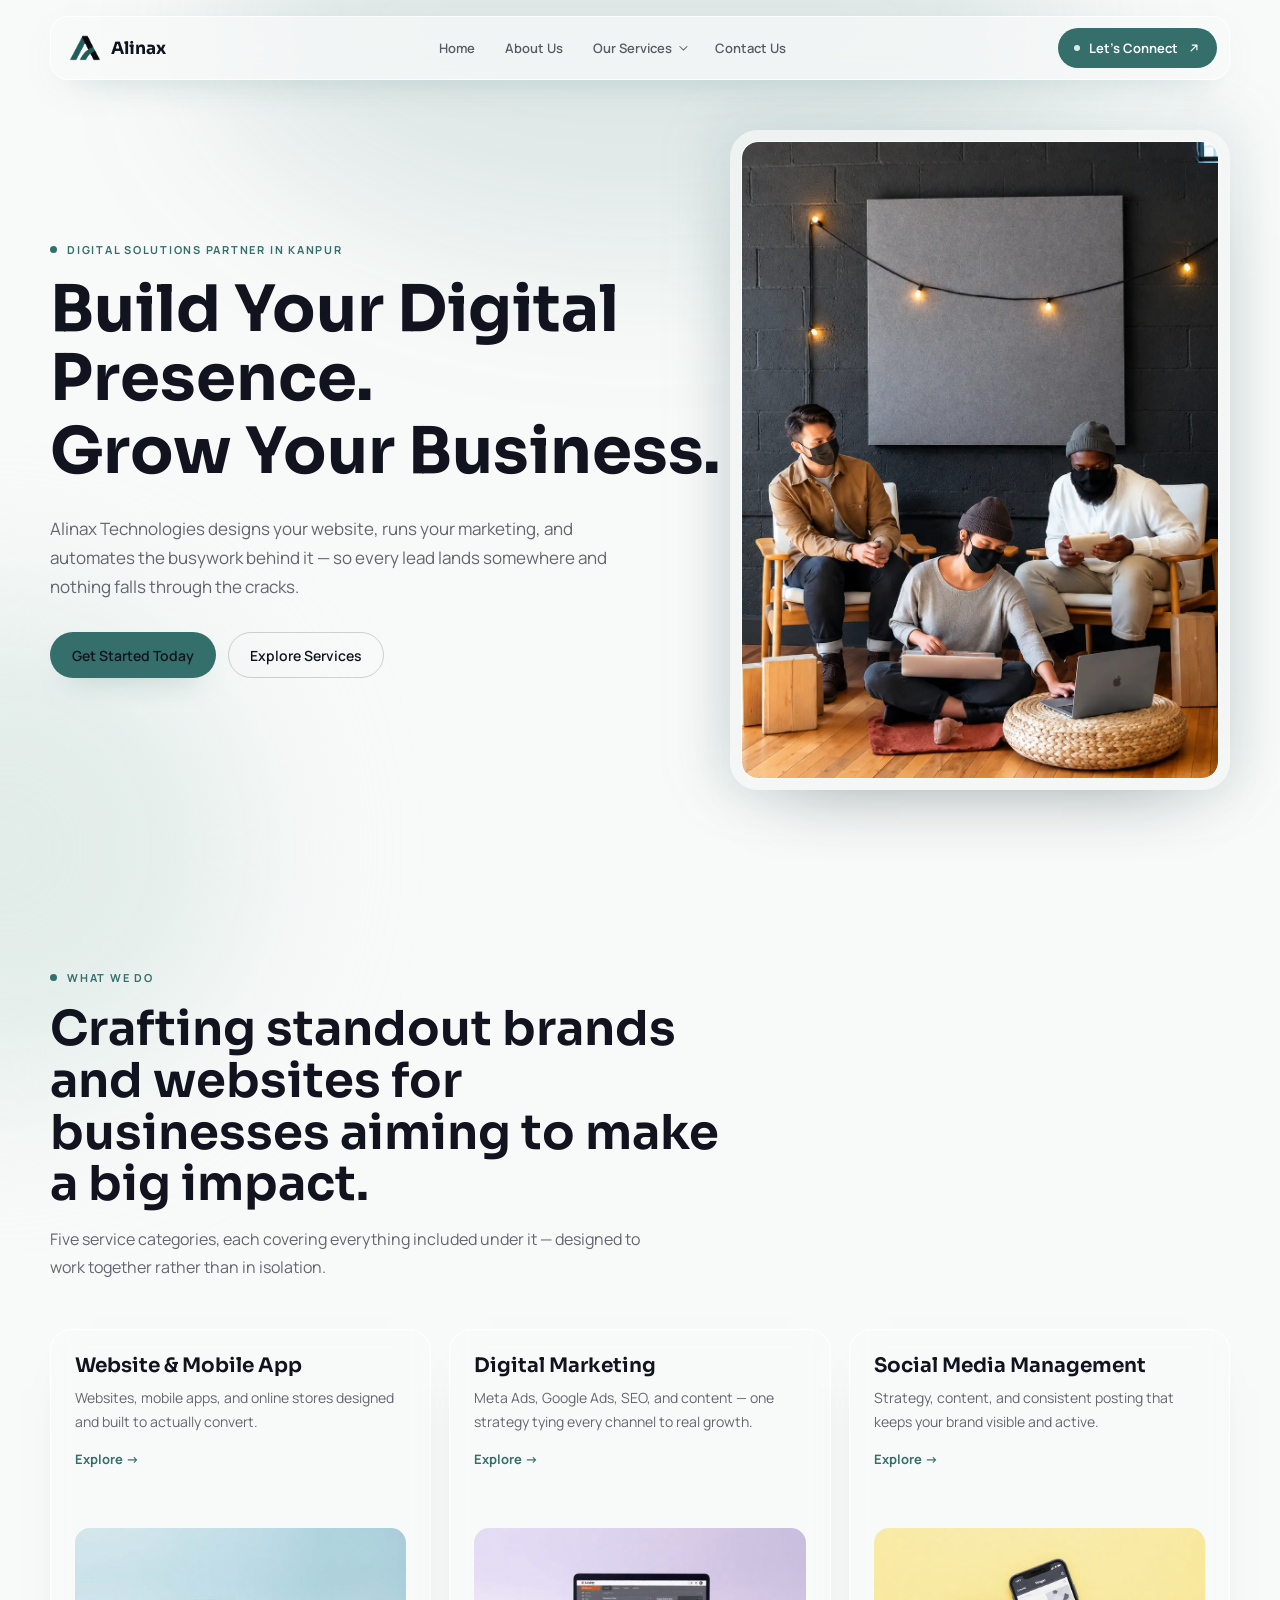
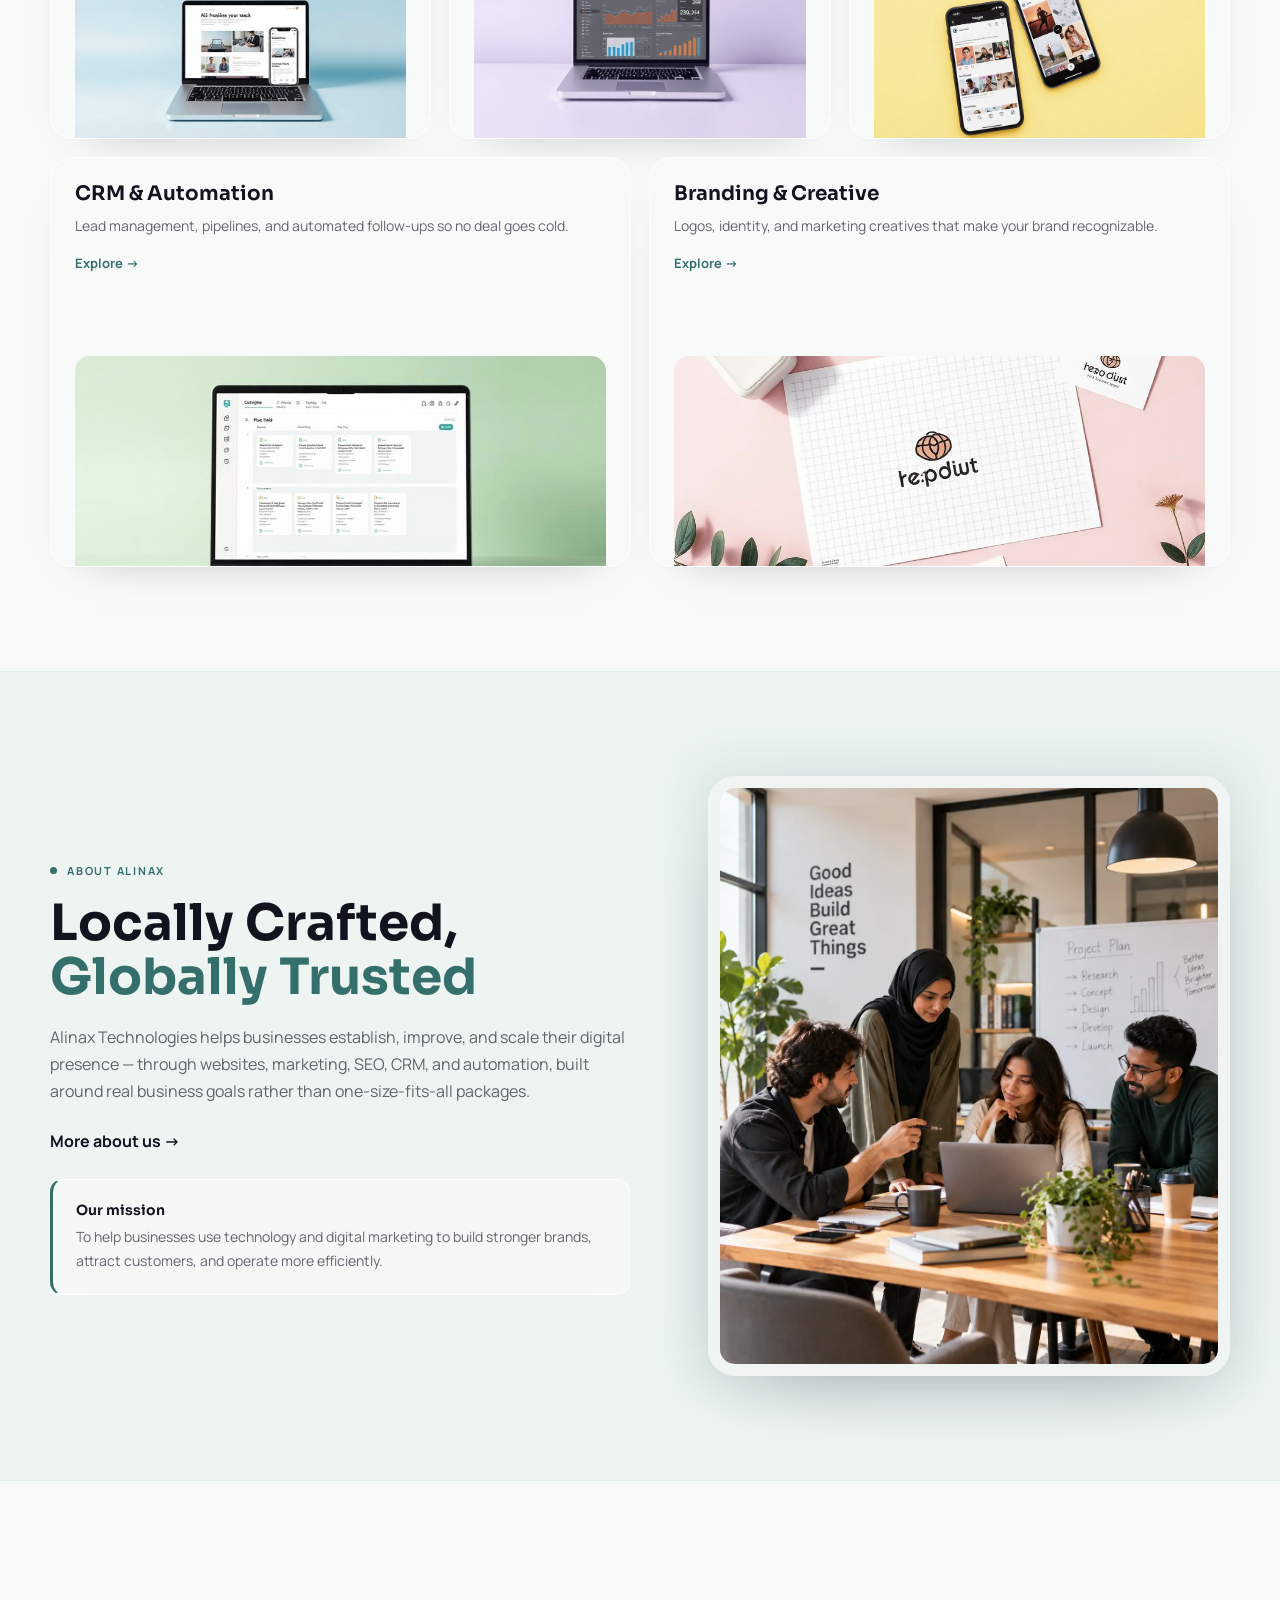
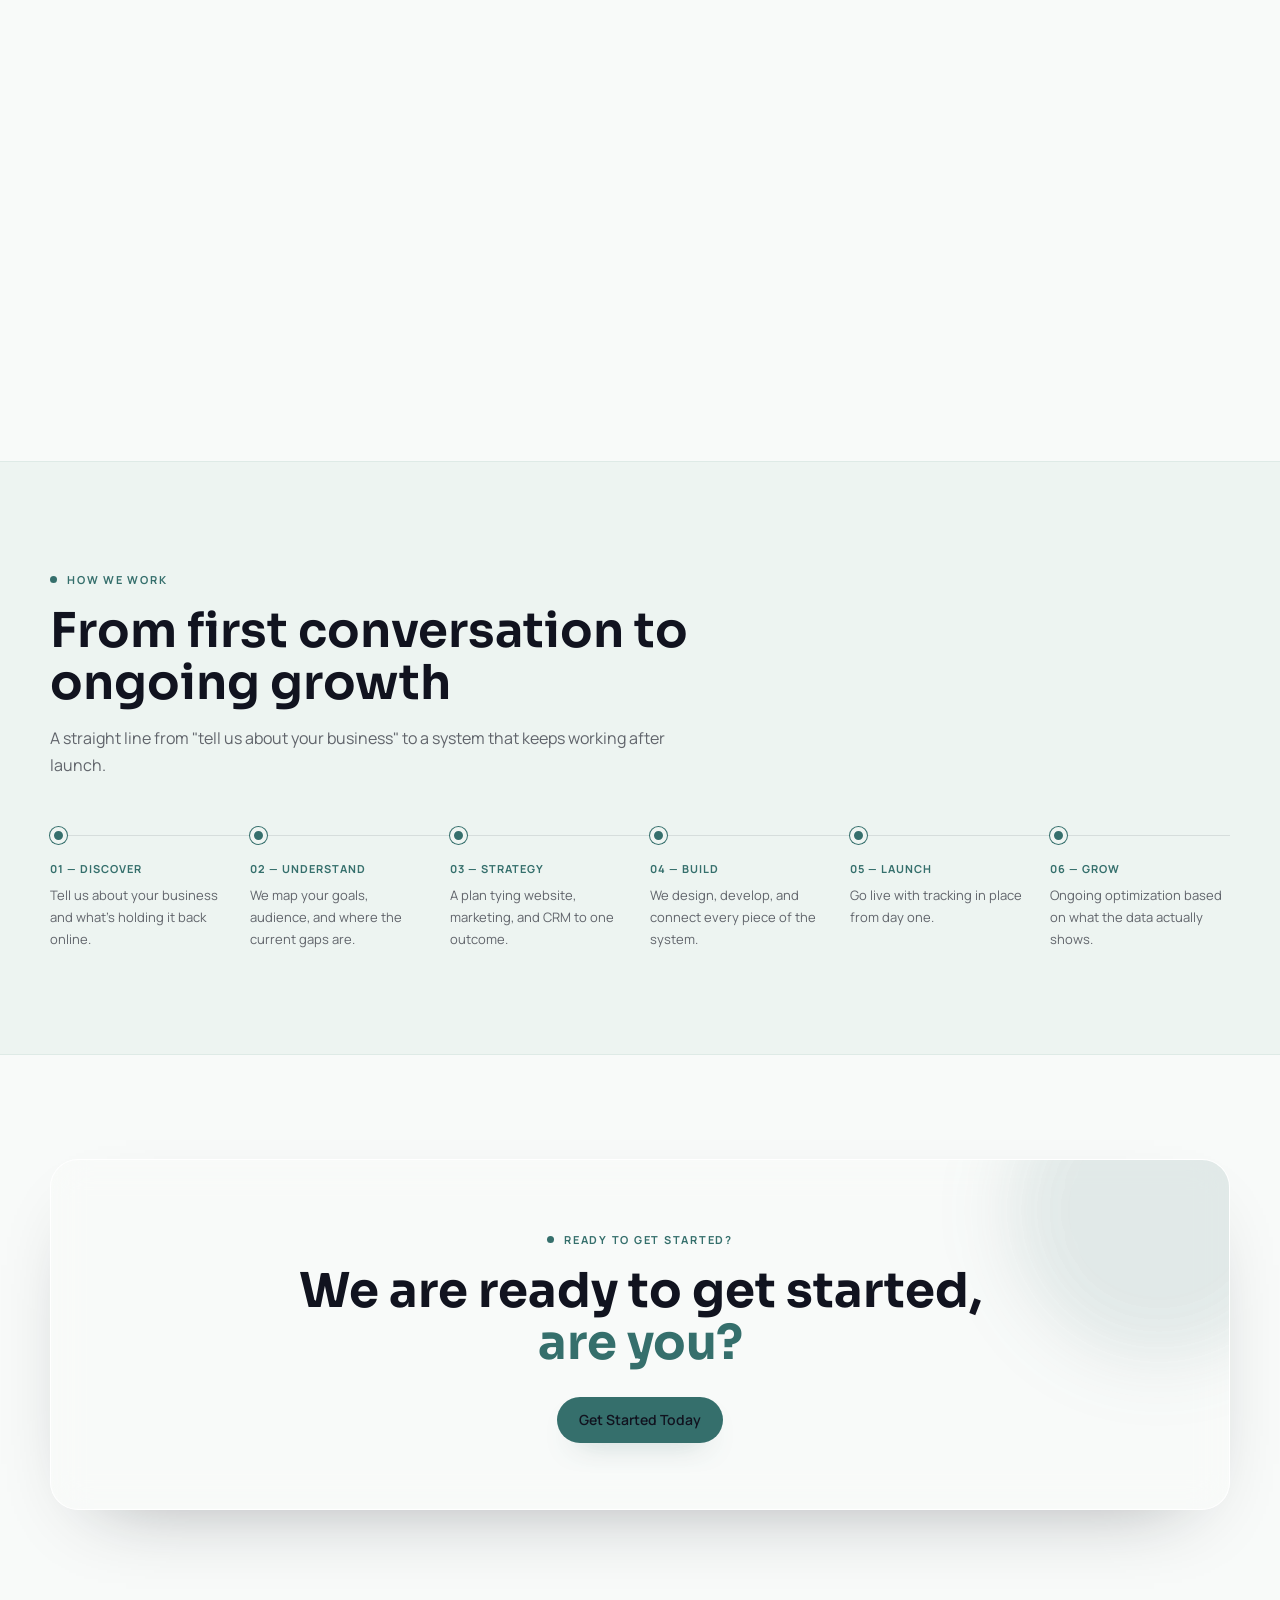
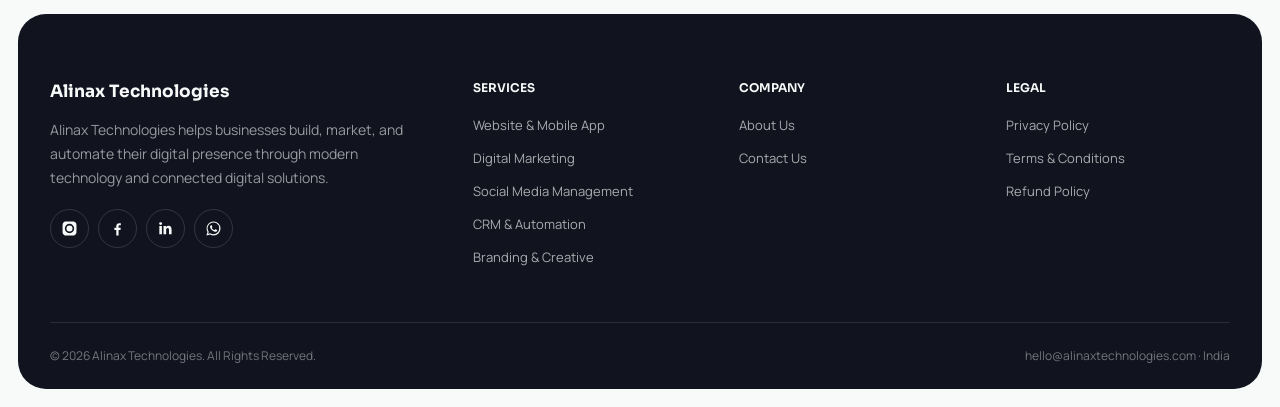
==== commit a307f60c: "fix: improve responsive hero, mobile navigation, and CTA styles" ====
--- a/index.html
+++ b/index.html
@@ -14,7 +14,7 @@
 <!-- ===== SEO: Open Graph (controls the preview card on WhatsApp/Facebook/LinkedIn) ===== -->
 <meta property="og:title" content="Alinax Technologies — Build Your Digital Presence">
 <meta property="og:description" content="Alinax Technologies designs websites, runs digital marketing, and automates operations — one connected system to help businesses grow online.">
-<meta property="og:image" content="https://alinaxtech.online/images/hero-5.webp">
+<meta property="og:image" content="https://alinaxtech.online/images/hero.webp">
 <meta property="og:url" content="https://alinaxtech.online/">
 <meta property="og:type" content="website">
 <meta property="og:locale" content="en_IN">
@@ -26,7 +26,7 @@
 <meta name="twitter:image" content="https://alinaxtech.online/images/hero-5.webp">
 
 <!-- ===== Performance: preload the LCP image ===== -->
-<link rel="preload" as="image" href="images/hero-5.webp" fetchpriority="high">
+<link rel="preload" as="image" href="images/hero.webp" fetchpriority="high">
 
 <!-- ===== Performance: fonts, non-blocking ===== -->
 <link rel="preconnect" href="https://fonts.googleapis.com">
@@ -101,7 +101,7 @@
 
   <!-- HERO -->
   <section class="hero" id="top">
-    <img class="hero-bg" src="images/hero-5.webp" width="1717" height="916" fetchpriority="high" alt="Digital marketing and web design team in Kanpur planning business growth">
+    <img class="hero-bg" src="images/hero.webp" width="1717" height="916" fetchpriority="high" alt="Digital marketing and web design team in Kanpur planning business growth">
     <span class="hero-veil"></span>
     <div class="container">
       <span class="eyebrow">Digital solutions partner in Kanpur</span>
@@ -174,7 +174,7 @@
         </div>
       </div>
       <div class="about-media reveal">
-        <img src="images/team.jpg" alt="The Alinax Technologies team in Kanpur" width="600" height="600" loading="lazy">
+        <img src="images/team.webp" alt="The Alinax Technologies team in Kanpur" width="600" height="600" loading="lazy">
       </div>
     </div>
   </section>
--- a/css/style.css
+++ b/css/style.css
@@ -1,719 +1,1796 @@
-/* ==========================================================================
-   ALINAX TECHNOLOGIES — site stylesheet
-   ========================================================================== */
-
-:root{
-  --blue:        #1670FA;
-  --blue-deep:   #035DF9;
-  --blue-mid:    #0142BB;
-  --navy:        #18376C;
-  --navy-dark:   #0D2155;
-  --white:       #FFFFFF;
-
-  --tint-050:    #F4F7FE;
-  --tint-100:    #E9EFFC;
-  --line:        #DDE5F5;
-  --ink-soft:    #4C5D80;
-
-  --font-display: 'Bricolage Grotesque', sans-serif;
-  --font-body:    'Inter', sans-serif;
-  --font-mono:    'IBM Plex Mono', monospace;
-
+/* ALINAX TECHNOLOGIES — Deep Frost redesign
+   Drop-in replacement. Existing HTML and image paths remain unchanged. */
+:root {
+  --canvas: #F8FAF9;
+  --ink: #11131F;
+  --teal: #356F6C;
+  --teal-dark: #285956;
+  --mist: #DDE9E5;
+  --surface: rgba(248, 250, 249, .72);
+  --surface-solid: #F8FAF9;
+  --line: rgba(17, 19, 31, .10);
+  --soft-ink: rgba(17, 19, 31, .64);
+  --quiet-ink: rgba(17, 19, 31, .48);
+  --white: #fff;
+  --font-display: 'Sora', sans-serif;
+  --font-body: 'Manrope', sans-serif;
+  --font-mono: 'Manrope', sans-serif;
   --container: 1180px;
   --radius-sm: 10px;
   --radius-md: 16px;
   --radius-lg: 28px;
-  --ease: cubic-bezier(.22,.9,.32,1);
-}
-
-.alinax *{ box-sizing:border-box; }
-html{ scroll-behavior:smooth; }
-body{
-  margin:0;
-  font-family:var(--font-body);
-  color:var(--navy);
-  background:var(--white);
-  -webkit-font-smoothing:antialiased;
-  overflow-x:hidden;
-}
-.alinax img{ max-width:100%; display:block; }
-.alinax a{ color:inherit; text-decoration:none; }
-.alinax ul{ list-style:none; margin:0; padding:0; }
-.alinax h1,.alinax h2,.alinax h3,.alinax h4{ font-family:var(--font-display); color:var(--navy); margin:0; line-height:1.08; letter-spacing:-.01em; }
-.alinax p{ margin:0; color:var(--ink-soft); line-height:1.65; }
-.container{ max-width:var(--container); margin:0 auto; padding:0 28px; }
-
-.alinax :focus-visible{ outline:2px solid var(--blue); outline-offset:3px; border-radius:4px; }
-
-@media (prefers-reduced-motion: reduce){
-  .alinax *{ animation-duration:.001ms !important; animation-iteration-count:1 !important; transition-duration:.001ms !important; }
-}
-
-/* prevent background scroll while the mobile menu is open */
-body.nav-open{ overflow:hidden; }
-
-/* ---------- shared bits ---------- */
-.eyebrow{
-  display:inline-flex; align-items:center; gap:8px;
-  font-family:var(--font-mono); font-size:12.5px; letter-spacing:.14em; text-transform:uppercase;
-  color:var(--blue-mid); font-weight:500; margin-bottom:14px;
-}
-.eyebrow::before{ content:""; width:16px; height:1px; background:var(--blue); display:inline-block; }
-
-.btn{
-  display:inline-flex; align-items:center; justify-content:center; gap:8px;
-  padding:14px 26px; border-radius:999px; font-family:var(--font-body); font-weight:600; font-size:15px;
-  cursor:pointer; border:1px solid transparent;
-  transition:transform .25s var(--ease), box-shadow .25s var(--ease), background .25s var(--ease), color .25s var(--ease);
-  white-space:nowrap;
-}
-.btn-primary{
-  background:linear-gradient(135deg, var(--blue) 0%, var(--blue-mid) 100%);
-  color:var(--white);
-  box-shadow:0 10px 24px -10px rgba(3,93,249,.55);
-}
-.btn-primary:hover{ transform:translateY(-2px); box-shadow:0 16px 30px -10px rgba(3,93,249,.6); }
-.btn-ghost{ background:transparent; color:var(--navy); border-color:var(--line); }
-.btn-ghost:hover{ border-color:var(--blue); color:var(--blue-mid); }
-.btn-light{ background:var(--white); color:var(--navy); }
-.btn-light:hover{ transform:translateY(-2px); }
-.btn-outline-light{
-  background:transparent;
-  color:#fff !important;
-  border:1.5px solid rgba(255,255,255,.55);
-}
-.btn-outline-light:hover{ background:rgba(255,255,255,.12); }
-.cta-band, .cta-band *{ text-align:center; }
-.cta-lead{ margin-left:auto; margin-right:auto; }
-
-.section{ padding:108px 0; }
-.section-alt{ background:var(--tint-050); }
-.section-head{ max-width:640px; margin-bottom:56px; }
-.section-head h2{ font-size:clamp(28px,3.4vw,42px); margin-bottom:16px; }
-.section-head p{ font-size:17px; }
-.section-head.center{ margin-left:auto; margin-right:auto; text-align:center; }
-.section-head.center .eyebrow::before{ display:none; }
-
-.grad-text{
-  background:linear-gradient(100deg, var(--blue) 0%, var(--blue-deep) 45%, var(--blue-mid) 100%);
-  -webkit-background-clip:text; background-clip:text; color:transparent;
-}
-
-.reveal{ opacity:0; transform:translateY(22px); transition:opacity .7s var(--ease), transform .7s var(--ease); }
-.reveal.in{ opacity:1; transform:none; }
-
-/* ============================== NAVBAR (floating glass pill) ============= */
-.navbar{
-  position:fixed;
-  top:18px; left:0; right:0;
-  z-index:100;
-  display:flex;
-  justify-content:center;
-  pointer-events:none;
-}
-.navbar.is-scrolled{ top:14px; }
-.nav-inner{
-  pointer-events:auto;
-  max-width:var(--container);
-  width:calc(100% - 56px);
-  margin:0 auto;
-  padding:12px 14px 12px 22px;
-  display:flex; align-items:center; justify-content:space-between; gap:20px;
-  background:rgba(24,55,108,.76);
-  -webkit-backdrop-filter:blur(26px) saturate(180%);
-  backdrop-filter:blur(26px) saturate(180%);
-  border:1px solid rgba(255,255,255,.38);
-  border-radius:999px;
-  box-shadow:0 10px 34px -12px rgba(13,33,85,.35), inset 0 1px 0 rgba(255,255,255,.2);
-  transition:background .3s var(--ease), box-shadow .3s var(--ease);
-}
-.navbar.is-scrolled .nav-inner{
-  background:rgba(13,33,85,.9);
-  box-shadow:0 14px 38px -14px rgba(13,33,85,.4), inset 0 1px 0 rgba(255,255,255,.25);
-}
-.logo{ display:flex; align-items:center; gap:10px; min-width:0; }
-.logo img{ height:28px; width:auto; flex-shrink:0; }
-.logo-word{ font-family:var(--font-display); font-weight:700; font-size:16.5px; color:#fff; letter-spacing:-.01em; white-space:nowrap; overflow:hidden; text-overflow:ellipsis; text-shadow:0 1px 3px rgba(0,0,0,.3); }
-
-.nav-links{ display:flex; align-items:center; gap:30px; }
-.nav-links > li > a{ font-size:14px; font-weight:600; color:#ffffff; opacity:1; padding:8px 0; position:relative; white-space:nowrap; text-shadow:0 1px 3px rgba(0,0,0,.25); }
-.nav-links > li > a:hover{ color:#ffffff; }
-.nav-links > li > a::after{
-  content:""; position:absolute; left:0; right:0; bottom:0; height:2px;
-  background:#fff; transform:scaleX(0); transform-origin:left; transition:transform .25s var(--ease);
-}
-.nav-links > li > a:hover::after{ transform:scaleX(1); }
-
-.nav-dropdown{ position:relative; }
-.nav-dropdown > a{ display:inline-flex; align-items:center; }
-.nav-dropdown > a::after{
-  content:""; display:inline-block; width:6px; height:6px; margin-left:7px;
-  border-right:1.5px solid #fff; border-bottom:1.5px solid #fff;
-  transform:rotate(45deg) translateY(-2px); transition:transform .2s var(--ease);
-}
-.dropdown-menu{
-  position:absolute; top:calc(100% + 18px); left:-16px; min-width:240px;
-  background:rgba(255,255,255,.9);
-  -webkit-backdrop-filter:blur(18px) saturate(160%);
-  backdrop-filter:blur(18px) saturate(160%);
-  border:1px solid rgba(255,255,255,.6); border-radius:var(--radius-md);
-  box-shadow:0 24px 48px -20px rgba(13,33,85,.28);
-  padding:10px; opacity:0; visibility:hidden; transform:translateY(8px);
-  transition:opacity .22s var(--ease), transform .22s var(--ease), visibility .22s;
-}
-.nav-dropdown:hover .dropdown-menu{ opacity:1; visibility:visible; transform:translateY(0); }
-.nav-dropdown.open .dropdown-menu{ opacity:1; visibility:visible; transform:translateY(0); }
-.nav-dropdown:hover > a::after{ transform:rotate(225deg) translateY(2px); }
-.nav-dropdown.open > a::after{ transform:rotate(225deg) translateY(2px); }
-.dropdown-menu li a{ display:block; padding:10px 14px; border-radius:8px; font-size:14px; color:var(--navy); }
-.dropdown-menu li a:hover{ background:rgba(233,239,252,.8); color:var(--blue-mid); }
-
-.nav-cta{ display:flex; align-items:center; gap:14px; flex-shrink:0; }
-.nav-toggle{
-  display:none; background:none; border:none; font-size:20px; color:#fff; cursor:pointer; line-height:1; padding:4px;
-  position:relative; z-index:200;
-}
-
-.btn-connect{
-  position:relative;
-  display:inline-flex; align-items:center; gap:8px;
-  padding:10px 18px 10px 20px;
-  border-radius:999px;
-  font-family:var(--font-body); font-weight:600; font-size:14px;
-  color:#ffffff;
-  text-shadow:0 1px 3px rgba(0,0,0,.3);
-  background:rgba(255,255,255,.18);
-  box-shadow:none;
-  border:1.5px solid rgba(255,255,255,.8);
-  overflow:hidden;
-  white-space:nowrap;
-  transition:transform .25s var(--ease), box-shadow .25s var(--ease), background .25s var(--ease);
-}
-.btn-connect .label{ color:#ffffff; }
-
-.btn-connect .dot{
-  width:7px; height:7px; border-radius:50%; background:#fff;
-  box-shadow:0 0 0 3px rgba(255,255,255,.25);
-  animation:pulse-dot 1.8s ease-in-out infinite;
-}
-.btn-connect svg{
-  width:15px; height:15px; stroke:#fff; fill:none; stroke-width:2.2;
-  transition:transform .3s var(--ease);
-}
-.btn-connect:hover{ transform:translateY(-2px); background:rgba(255,255,255,.12); box-shadow:none; }
-.btn-connect:hover svg{ transform:translate(2px,-2px); }
-
-@keyframes pulse-dot{
-  0%,100%{ opacity:1; } 50%{ opacity:.45; }
-}
-@media (prefers-reduced-motion: reduce){
-  .btn-connect .dot{ animation:none; }
-}
-
-@media (max-width:980px){
-  .navbar{ top:14px; }
-  .nav-inner{ width:calc(100% - 32px); padding:9px 9px 9px 18px; }
-  .btn-connect{ padding:9px 15px; font-size:13px; }
-  .btn-connect svg{ width:13px; height:13px; }
-
-  /* Full-screen overlay menu — solid background, no page bleed-through */
-  .nav-links{
-    position:fixed;
-    inset:0;
-    width:100%;
-    height:100dvh;
-    margin:0;
-    display:flex;
-    flex-direction:column;
-    align-items:center;
-    justify-content:center;
-    gap:6px;
-    background:linear-gradient(160deg, var(--navy-dark) 0%, #0A1A3D 100%);
-    padding:100px 28px 40px;
-    border-radius:0;
-    border:none;
-    box-shadow:none;
-    -webkit-backdrop-filter:none; backdrop-filter:none;
-    transform:translateY(-16px);
-    opacity:0;
-    visibility:hidden;
-    transition:opacity .3s var(--ease), transform .3s var(--ease), visibility .3s;
-    overflow-y:auto;
-    z-index:150;
-  }
-  .nav-links.open{ transform:translateY(0); opacity:1; visibility:visible; }
-
-  .nav-links > li{ width:100%; max-width:340px; text-align:center; }
-  .nav-links > li > a{
-    padding:16px 10px;
-    display:block;
-    color:#fff;
-    font-size:19px;
-    font-weight:600;
-    border-bottom:1px solid rgba(255,255,255,.1);
-  }
-  .nav-links > li:last-child > a{ border-bottom:none; }
-
-  .nav-dropdown > a{ justify-content:center; }
-  .nav-dropdown > a::after{
-    margin-left:9px;
-    border-color:#fff;
-  }
-  .nav-dropdown.open > a{ color:#9FC0FF; }
-
-  .dropdown-menu{
-    position:static;
-    box-shadow:none; border:none;
-    display:none;
-    opacity:1; visibility:visible; transform:none;
-    padding:6px 0 4px;
-    background:transparent;
-    backdrop-filter:none;
-    max-width:340px;
-    margin:0 auto;
-  }
-  .nav-dropdown.open .dropdown-menu{ display:block; }
-  .dropdown-menu li a{
-    color:#C7D6F5;
-    font-size:15.5px;
-    font-weight:500;
-    padding:11px 14px;
-    border-radius:10px;
-    text-align:center;
-  }
-  .dropdown-menu li a:hover{ background:rgba(255,255,255,.08); color:#fff; }
-
-  .nav-toggle{ display:block; }
-  .nav-toggle.is-open{ color:#fff; }
-}
-
-@media (max-width:420px){
-  .logo-word{ max-width:118px; font-size:14.5px; }
-  .nav-links > li > a{ font-size:17px; }
-}
-
-/* ============================== HERO ====================================== */
-.hero{
-  position:relative; min-height:100vh; padding:170px 0 120px; text-align:center; overflow:hidden;
-  background:#0B0B0D; display:flex; align-items:center;
-}
-.hero-bg{
-  position:absolute; inset:0; width:100%; height:100%; object-fit:cover; opacity:.9;
-}
-.hero-veil{ position:absolute; inset:0; }
-.hero .container{
-  position:relative; z-index:2;
-  max-width:780px; margin:0 auto 0 0; text-align:left;
-}
-.hero .eyebrow{ color:#ffffff; justify-content:flex-start; }
-.hero .eyebrow::before{ display:none; }
-.hero:not(.hero-service) .eyebrow{ color:var(--navy); text-shadow:none; }
-
-.hero-service{
-  position:relative;
-  background:linear-gradient(135deg, var(--navy-dark) 0%, var(--navy) 55%, var(--blue-mid) 140%);
-  padding:150px 0 120px;
-  overflow:hidden;
-}
-.hero-service::before{
-  content:""; position:absolute; width:480px; height:480px; border-radius:50%;
-  right:-160px; top:-180px; background:radial-gradient(circle, rgba(22,112,250,.35), transparent 70%);
-  pointer-events:none;
-}
-.hero-service .hero-bg-img{
-  position:absolute; inset:0; width:100%; height:100%; object-fit:cover; z-index:0; opacity:.85;
-}
-.hero-service::after{ content:""; position:absolute; inset:0; z-index:1; }
-.hero-service .container{
-  position:relative; z-index:2;
-  max-width:780px; margin:0 auto 0 0; text-align:left;
-}
-.hero-service .eyebrow{ color:var(--navy-dark); opacity:1; justify-content:flex-start; text-shadow:0 1px 5px rgba(255,255,255,.8); }
-.hero-service .eyebrow::before{ display:none; }
-.hero-service h1{ color:var(--navy-dark); font-size:clamp(40px,5vw,72px); margin:10px 0 22px; max-width:780px; text-align:left; text-shadow:0 2px 8px rgba(255,255,255,.7); }
-.hero h1{ font-size:clamp(40px,5vw,72px); }
-.hero h1 .line{ display:block; overflow:hidden; padding-bottom:4px; }
-.hero h1 .line span{
-  display:inline-block;
-  clip-path:inset(0 100% 0 0);
-  filter:blur(6px);
-  opacity:0;
-  animation:reveal-line .9s var(--ease) forwards;
-}
-.hero h1 .line:nth-child(2) span{ animation-delay:.28s; }
-.hero-image{
-  position:relative; padding:170px 0 150px; text-align:center; overflow:hidden; background:#0B0B0D;
-}
-.hero-image .hero-bg-img{
-  position:absolute; inset:0; width:100%; height:100%; object-fit:cover; z-index:0;
-}
-.hero-image::after{
-  content:"";
-  position:absolute; inset:0; z-index:1;
-  background:linear-gradient(135deg, rgba(13,33,85,.78) 0%, rgba(24,55,108,.68) 55%, rgba(1,66,187,.6) 140%);
-}
-.hero-image .container{ position:relative; z-index:2; }
-.hero-image h1, .hero-image .eyebrow, .hero-image .lead{ color:#fff; }
-.hero-image .eyebrow{ justify-content:center; }
-.hero-image .eyebrow::before{ display:none; }
-@keyframes reveal-line{
-  0%{   clip-path:inset(0 100% 0 0); filter:blur(6px); opacity:0; }
-  40%{  opacity:1; }
-  100%{ clip-path:inset(0 0% 0 0); filter:blur(0); opacity:1; }
-}
-.hero .lead{ font-size:19px; color:#ffffff; max-width:700px; margin:0 0 34px; text-align:left; opacity:0; animation:fade-up .8s var(--ease) forwards; animation-delay:.75s; }
-.hero:not(.hero-service) .lead{ color:var(--navy); text-shadow:0 1px 8px rgba(255,255,255,.7); }
-.hero:not(.hero-service) .btn-outline-light{ color:var(--navy) !important; border-color:rgba(24,55,108,.5); background:rgba(255,255,255,.28); }
-.hero:not(.hero-service) .btn-outline-light:hover{ background:rgba(255,255,255,.58); }
-.hero-service .lead{
-  margin:0 0 34px; max-width:700px; text-align:left; color:var(--navy-dark); text-shadow:0 1px 6px rgba(255,255,255,.75);
-  opacity:1; animation:none;
-}
-.hero-service .hero-actions{ justify-content:flex-start; opacity:1; animation:none; }
-.hero-service .btn-outline-light{ color:var(--navy-dark) !important; border-color:rgba(24,55,108,.5); background:rgba(255,255,255,.28); }
-.hero-service .btn-outline-light:hover{ background:rgba(255,255,255,.58); }
-.hero-actions{ justify-content:flex-start; opacity:0; animation:fade-up .8s var(--ease) forwards; animation-delay:.95s; }
-@keyframes fade-up{
-  0%{ opacity:0; transform:translateY(14px); }
-  100%{ opacity:1; transform:translateY(0); }
-}
-@media (prefers-reduced-motion: reduce){
-  .hero h1 .line span{ animation:none; clip-path:none; filter:none; opacity:1; }
-  .hero .lead, .hero-actions{ animation:none; opacity:1; transform:none; }
-}
-.hero-actions{ display:flex; gap:14px; flex-wrap:wrap; justify-content:flex-start; }
-
-/* ============================== STATS ===================================== */
-.stats{ display:grid; grid-template-columns:repeat(4,1fr); border-top:1px solid var(--line); border-bottom:1px solid var(--line); }
-.stat{ padding:34px 20px; text-align:center; border-left:1px solid var(--line); }
-.stat:first-child{ border-left:none; }
-.stat .num{ display:block; font-family:var(--font-display); font-size:clamp(26px,3vw,36px); background:linear-gradient(120deg,var(--blue),var(--blue-mid)); -webkit-background-clip:text; background-clip:text; color:transparent; }
-.stat .label{ font-family:var(--font-mono); font-size:12px; letter-spacing:.08em; text-transform:uppercase; color:var(--ink-soft); }
-
-/* ============================== SERVICES ================================== */
-.services-grid{ display:grid; grid-template-columns:repeat(4,1fr); gap:22px; }
-.service-tile{
-  border-radius:22px; padding:26px 24px 0; display:flex; flex-direction:column; overflow:hidden;
-  transition:transform .3s var(--ease), box-shadow .3s var(--ease);
-}
-.service-tile:hover{ transform:translateY(-6px); box-shadow:0 26px 48px -26px rgba(13,33,85,.35); }
-.service-tile h3{ font-size:22px; line-height:1.2; margin-bottom:10px; }
-.service-tile p{ font-size:14.5px; color:#3A4A6B; margin-bottom:18px; }
-.service-tile .explore, .wd-card .explore{ font-size:14px; font-weight:600; color:var(--blue-mid); display:inline-flex; align-items:center; gap:6px; transition:gap .2s var(--ease); margin-bottom:18px; }
-.service-tile:hover .explore, .wd-card:hover .explore{ gap:10px; }
-.service-tile img{ margin-top:auto; border-radius:14px 14px 0 0; width:100%; height:190px; object-fit:cover; }
-.tile-blue{ background:#DCE6FB; }
-.tile-violet{ background:#E7DFFA; }
-.tile-lime{ background:#EAF39B; }
-.tile-pink{ background:#F3DDEF; }
-.tile-mint{ background:#D9F1E2; }
-
-@media (max-width:980px){ .services-grid{ grid-template-columns:repeat(2,1fr); } }
-@media (max-width:620px){ .services-grid{ grid-template-columns:1fr; } }
-
-/* ============================== ABOUT ===================================== */
-.about-grid{ display:grid; grid-template-columns:1fr 1fr; gap:64px; align-items:center; }
-.about-copy .lead-p{ font-size:17px; margin:18px 0 28px; }
-.about-media{ position:relative; }
-.about-media img{ border-radius:24px; box-shadow:0 40px 70px -35px rgba(13,33,85,.5); }
-.about-media::before{
-  content:""; position:absolute; inset:-18px -18px 34px 34px; border-radius:26px;
-  background:var(--tint-100); z-index:-1;
-}
-.mission-box{
-  margin-top:26px; padding:22px 24px; border-left:3px solid var(--blue);
-  background:var(--tint-050); border-radius:0 var(--radius-sm) var(--radius-sm) 0;
-}
-.mission-box b{ display:block; font-family:var(--font-display); font-size:15px; color:var(--navy); margin-bottom:6px; }
-.mission-box p{ font-size:14.5px; }
-.link-arrow{ font-weight:600; color:var(--blue-mid); display:inline-flex; gap:6px; }
-
-/* ============================== WHY CHOOSE ================================ */
-.why-grid{ display:grid; grid-template-columns:repeat(4,1fr); gap:28px; }
-.why-item .icon{ width:46px; height:46px; border-radius:50%; border:1.5px solid var(--line); display:flex; align-items:center; justify-content:center; margin-bottom:20px; }
-.why-item .icon svg{ width:20px; height:20px; stroke:var(--blue); fill:none; stroke-width:1.7; }
-.why-item h3{ font-size:17px; margin-bottom:8px; }
-.why-item p{ font-size:14.5px; }
-
-/* ============================== PROCESS =================================== */
-.process-track{ display:grid; grid-template-columns:repeat(6,1fr); gap:0; position:relative; }
-.process-track.cols-5{ grid-template-columns:repeat(5,1fr); }
-.process-track.cols-7{ grid-template-columns:repeat(7,1fr); }
-.process-track::before{ content:""; position:absolute; top:9px; left:0; right:0; height:1px; background:var(--line); }
-.process-step{ position:relative; padding:34px 16px 0 0; }
-.process-step .dot{ position:absolute; top:0; left:0; width:19px; height:19px; border-radius:50%; background:var(--white); border:2px solid var(--blue); z-index:1; }
-.process-step h4{ font-family:var(--font-mono); font-size:12.5px; letter-spacing:.05em; text-transform:uppercase; color:var(--blue-mid); font-weight:500; margin-bottom:8px; }
-.process-step p{ font-size:14px; }
-
-/* ============================== CTA BAND ================================== */
-.cta-band{
-  background:linear-gradient(135deg, var(--navy-dark) 0%, var(--navy) 60%, var(--blue-mid) 130%);
-  border-radius:var(--radius-lg); padding:70px 40px; text-align:center; position:relative; overflow:hidden;
-}
-.cta-band::before{ content:""; position:absolute; width:420px; height:420px; border-radius:50%; right:-140px; bottom:-160px; background:radial-gradient(circle, rgba(22,112,250,.4), transparent 70%); }
-.cta-band .eyebrow{ color:#9FC0FF; justify-content:center; }
-.cta-band .eyebrow::before{ display:none; }
-.cta-band h2{ color:#fff; font-size:clamp(28px,4vw,44px); margin-bottom:30px; position:relative; z-index:1; }
-.cta-band .grad-text{ background:linear-gradient(100deg,#9FC0FF,#DCE8FF); -webkit-background-clip:text; background-clip:text; }
-.cta-band .btn{ position:relative; z-index:1; }
-
-/* ============================== FOOTER ==================================== */
-.footer{ background:var(--navy-dark); color:#B7C7EA; padding:76px 0 26px; }
-.footer .logo-word{ color:#fff; }
-.footer p{ color:#8FA5D6; font-size:14.5px; }
-.footer-grid{ display:grid; grid-template-columns:1.6fr 1fr 1fr 1fr; gap:40px; padding-bottom:50px; border-bottom:1px solid rgba(255,255,255,.1); }
-.footer h4{ color:#fff; font-size:14px; letter-spacing:.04em; text-transform:uppercase; font-family:var(--font-mono); font-weight:500; margin-bottom:20px; }
-.footer ul li{ margin-bottom:12px; }
-.footer ul a{ font-size:14.5px; color:#B7C7EA; transition:color .2s; }
-.footer ul a:hover{ color:#fff; }
-.footer-social{ display:flex; gap:10px; margin-top:22px; }
-.footer-social a{
-  width:38px; height:38px; border-radius:50%; border:1px solid rgba(255,255,255,.18);
-  display:flex; align-items:center; justify-content:center; color:#fff;
-  transition:background .2s, border-color .2s, transform .2s;
-}
-.footer-social a svg{ width:18px; height:18px; fill:currentColor; }
-.footer-social a:hover{ background:var(--blue); border-color:var(--blue); transform:translateY(-2px); }
-.footer-bottom{ display:flex; justify-content:space-between; flex-wrap:wrap; gap:10px; padding-top:26px; font-size:13.5px; color:#7690C4; }
-
-/* ============================== SERVICE PAGE COMPONENTS =================== */
-.wd-grid{ display:grid; grid-template-columns:repeat(3,1fr); gap:22px; }
-.wd-card{
-  border-radius:22px; padding:30px 26px;
-  transition:transform .3s var(--ease), box-shadow .3s var(--ease);
-}
-.wd-card:hover{ transform:translateY(-6px); box-shadow:0 26px 48px -26px rgba(13,33,85,.35); }
-.wd-card h3{ font-size:19px; line-height:1.2; margin-bottom:10px; }
-.wd-card p{ font-size:14.5px; color:#3A4A6B; }
-.tile-sky{ background:#DDEFFB; }
-@media (max-width:980px){ .wd-grid{ grid-template-columns:repeat(2,1fr); } }
-@media (max-width:620px){ .wd-grid{ grid-template-columns:1fr; } }
-
-.wd-list{ display:flex; flex-wrap:wrap; gap:6px; margin-bottom:16px; }
-.wd-list li{
-  font-size:12px; font-weight:500; color:var(--navy);
-  background:rgba(255,255,255,.55); border:1px solid rgba(255,255,255,.7);
-  padding:5px 11px; border-radius:999px;
-}
-
-.content-grid{ display:grid; grid-template-columns:repeat(3,1fr); gap:18px; }
-.content-box{
-  border-radius:18px; padding:30px 20px; text-align:center;
-  font-family:var(--font-display); font-weight:600; font-size:17px; color:var(--navy);
-  transition:transform .3s var(--ease), box-shadow .3s var(--ease);
-}
-.content-box:hover{ transform:translateY(-4px); box-shadow:0 22px 40px -26px rgba(13,33,85,.32); }
-@media (max-width:700px){ .content-grid{ grid-template-columns:1fr 1fr; } }
-@media (max-width:460px){ .content-grid{ grid-template-columns:1fr; } }
-
-.purpose-lead{ font-family:var(--font-display); font-size:20px; color:var(--navy); font-weight:600; margin-top:4px; }
-.purpose-copy{ max-width:680px; margin:0 auto; text-align:center; display:grid; gap:16px; }
-.purpose-copy p{ font-size:16px; }
-.purpose-copy strong{ color:var(--navy); }
-
-.audience-grid{ display:grid; grid-template-columns:1fr 1fr; gap:56px; align-items:center; }
-.audience-grid .lead-p{ font-size:17px; }
-.audience-note{ max-width:680px; margin:36px auto 0; text-align:center; font-size:16px; color:var(--ink-soft); }
-@media (max-width:860px){ .audience-grid{ grid-template-columns:1fr; gap:28px; } }
-
-.tag-list{ display:flex; flex-wrap:wrap; gap:10px; }
-.tag-list.center{ justify-content:center; }
-.tag{
-  display:inline-flex; align-items:center; gap:8px;
-  padding:11px 18px; border-radius:999px;
-  background:var(--tint-050); border:1px solid var(--line);
-  font-size:14px; font-weight:500; color:var(--navy);
-}
-.tag::before{
-  content:""; width:6px; height:6px; border-radius:50%; background:var(--blue); flex-shrink:0;
-}
-
-.center-narrow .section-head.center{ max-width:600px; }
-
-.mission-box.quote-center{
-  max-width:520px; margin-left:auto; margin-right:auto;
-  text-align:center; border-left:none; border-top:3px solid var(--blue);
-  border-radius:var(--radius-sm);
-}
-.mission-box.quote-center b{ font-size:19px; }
-
-.num-grid{ display:grid; grid-template-columns:repeat(2,1fr); gap:22px; }
-.num-card{
-  padding:28px 26px; border:1px solid var(--line); border-radius:var(--radius-md); background:var(--white);
-  transition:border-color .25s var(--ease), box-shadow .25s var(--ease);
-}
-.num-card:hover{ border-color:var(--blue); box-shadow:0 20px 40px -28px rgba(13,33,85,.3); }
-.num-card .num{
-  display:block; font-family:var(--font-mono); font-size:12.5px; letter-spacing:.06em; text-transform:uppercase;
-  color:var(--blue-mid); font-weight:500; margin-bottom:10px;
-}
-.num-card p{ font-size:14.5px; }
-@media (max-width:700px){ .num-grid{ grid-template-columns:1fr; } }
-
-.faq-list{ display:grid; gap:14px; max-width:820px; margin:0 auto; }
-.faq-item{
-  padding:22px 26px; border:1px solid var(--line); border-radius:var(--radius-md); background:var(--white);
-  transition:border-color .25s var(--ease);
-}
-.faq-item:hover{ border-color:var(--blue); }
-.faq-item h3{ font-size:16px; margin-bottom:8px; }
-.faq-item p{ font-size:14.5px; }
-
-.mini-flow-grid{ display:grid; grid-template-columns:repeat(4,1fr); gap:20px; }
-.mini-flow-card{ background:var(--white); border:1px solid var(--line); border-radius:var(--radius-md); padding:24px 20px; }
-.mini-flow-card h4{
-  font-family:var(--font-mono); font-size:12px; letter-spacing:.05em; text-transform:uppercase;
-  color:var(--blue-mid); font-weight:500; margin-bottom:16px; text-align:center;
-}
-.mini-flow{ list-style:none; margin:0; padding:0; display:flex; flex-direction:column; align-items:center; gap:2px; }
-.mini-flow li{
-  font-size:13px; font-weight:500; color:var(--navy);
-  padding:8px 12px; background:var(--tint-050); border-radius:999px; width:100%; text-align:center;
-}
-.mini-flow li:not(:last-child)::after{
-  content:"↓"; display:block; color:var(--blue-mid); font-size:12px; line-height:1.6;
-}
-@media (max-width:860px){ .mini-flow-grid{ grid-template-columns:repeat(2,1fr); } }
-@media (max-width:480px){ .mini-flow-grid{ grid-template-columns:1fr; } }
-
-.flow-list{ display:flex; flex-wrap:wrap; align-items:center; justify-content:center; gap:12px; }
-.flow-item{
-  padding:12px 20px; border-radius:999px; background:var(--white); border:1px solid var(--line);
-  font-family:var(--font-mono); font-size:12.5px; letter-spacing:.04em; text-transform:uppercase;
-  color:var(--navy); font-weight:500;
-}
-.flow-item.accent{
-  background:linear-gradient(135deg, var(--blue) 0%, var(--blue-mid) 100%); color:#fff; border-color:transparent;
-}
-.flow-arrow{ color:var(--blue-mid); font-size:16px; font-weight:600; }
-@media (max-width:620px){
-  .flow-list{ flex-direction:column; }
-  .flow-arrow{ transform:rotate(90deg); }
-}
-
-.flow-vertical{ display:flex; flex-direction:column; align-items:center; gap:8px; max-width:520px; margin:0 auto; }
-.fv-step{
-  padding:14px 28px; border-radius:999px; background:var(--white); border:1px solid var(--line);
-  font-weight:600; font-size:14.5px; color:var(--navy); text-align:center;
-}
-.fv-step.main{ background:var(--navy-dark); color:#fff; border-color:transparent; }
-.fv-step.accent{ background:linear-gradient(135deg, var(--blue) 0%, var(--blue-mid) 100%); color:#fff; border-color:transparent; }
-.fv-branch{ display:flex; gap:10px; flex-wrap:wrap; justify-content:center; }
-.fv-chip{
-  padding:10px 18px; border-radius:999px; background:var(--tint-050); border:1px solid var(--line);
-  font-family:var(--font-mono); font-size:12px; letter-spacing:.04em; text-transform:uppercase;
-  color:var(--blue-mid); font-weight:500;
-}
-.flow-vertical .fv-arrow{ color:var(--blue-mid); font-size:16px; line-height:1; transform:none; }
-
-.cta-lead{
-  color:#C7D6F5;
-  font-size:16px;
-  max-width:520px;
-  margin:0 auto 30px !important;
-  text-align:center !important;
-  position:relative;
-  z-index:1;
-}
-.cta-actions{ display:flex; gap:14px; flex-wrap:wrap; justify-content:center; position:relative; z-index:1; }
-
-/* ============================== RESPONSIVE ================================ */
-@media (max-width:980px){
-  .about-grid{ grid-template-columns:1fr; }
-  .about-media{ order:-1; }
-  .why-grid{ grid-template-columns:repeat(2,1fr); }
-  .stats{ grid-template-columns:repeat(2,1fr); }
-  .stat:nth-child(3){ border-left:none; }
-  .stat{ border-bottom:1px solid var(--line); }
-  .process-track{ grid-template-columns:repeat(3,1fr); row-gap:34px; }
-  .process-track::before{ display:none; }
-  .footer-grid{ grid-template-columns:1fr 1fr; row-gap:36px; }
-}
-@media (max-width:620px){
-  .section{ padding:76px 0; }
-  .why-grid{ grid-template-columns:1fr; }
-  .process-track{ grid-template-columns:1fr 1fr; }
-  .footer-grid{ grid-template-columns:1fr; }
-  .cta-band{ padding:50px 24px; }
-  .hero{ padding:100px 0 110px; }
-}
-/* ============================== CONTACT PAGE =============================== */
-.contact-grid{ display:grid; grid-template-columns:.85fr 1.15fr; gap:56px; align-items:start; }
-@media (max-width:900px){ .contact-grid{ grid-template-columns:1fr; gap:40px; } }
-
-.contact-info-list{ display:flex; flex-direction:column; gap:22px; margin-top:34px; }
-.contact-info-item{ display:flex; gap:16px; align-items:flex-start; }
-.contact-info-item .icon{
-  width:46px; height:46px; border-radius:50%; border:1.5px solid var(--line);
-  display:flex; align-items:center; justify-content:center; flex-shrink:0;
-}
-.contact-info-item .icon svg{ width:19px; height:19px; stroke:var(--blue); fill:none; stroke-width:1.7; }
-.contact-info-item h4{ font-family:var(--font-display); font-size:15.5px; color:var(--navy); margin-bottom:3px; }
-.contact-info-item p, .contact-info-item a{ font-size:14.5px; color:var(--ink-soft); }
-.contact-info-item a:hover{ color:var(--blue-mid); }
-
-.contact-social{ display:flex; gap:10px; margin-top:30px; }
-.contact-social a{
-  width:40px; height:40px; border-radius:50%; border:1px solid var(--line);
-  display:flex; align-items:center; justify-content:center; color:var(--navy);
-  transition:background .2s, border-color .2s, transform .2s, color .2s;
-}
-.contact-social a svg{ width:17px; height:17px; fill:currentColor; }
-.contact-social a:hover{ background:var(--blue); border-color:var(--blue); color:#fff; transform:translateY(-2px); }
-
-.contact-card{
-  background:var(--white); border:1px solid var(--line); border-radius:var(--radius-lg);
-  padding:40px; box-shadow:0 40px 70px -45px rgba(13,33,85,.4);
-}
-.contact-card h3{ font-size:22px; margin-bottom:6px; }
-.contact-card .sub{ font-size:14.5px; color:var(--ink-soft); margin-bottom:28px; }
-
-.form-row{ display:grid; grid-template-columns:1fr 1fr; gap:18px; }
-@media (max-width:560px){ .form-row{ grid-template-columns:1fr; } }
-.form-group{ margin-bottom:20px; }
-.form-group label{
-  display:block; font-family:var(--font-mono); font-size:11.5px; letter-spacing:.06em; text-transform:uppercase;
-  color:var(--blue-mid); font-weight:500; margin-bottom:8px;
-}
-.form-group input[type="text"],
-.form-group input[type="email"],
-.form-group input[type="tel"],
+  --ease: cubic-bezier(.22, 1, .36, 1);
+  --shadow: 0 30px 80px -48px rgba(17, 19, 31, .45);
+}
+
+* {
+  box-sizing: border-box
+}
+
+html {
+  scroll-behavior: smooth
+}
+
+body {
+  margin: 0;
+  background: var(--canvas);
+  color: var(--ink);
+  font-family: var(--font-body);
+  -webkit-font-smoothing: antialiased;
+  overflow-x: hidden
+}
+
+.alinax {
+  position: relative;
+  min-height: 100vh;
+  overflow: hidden
+}
+
+.alinax::before,
+.alinax::after {
+  content: "";
+  position: absolute;
+  z-index: -1;
+  border-radius: 50%;
+  filter: blur(80px);
+  pointer-events: none
+}
+
+.alinax::before {
+  width: 54rem;
+  height: 28rem;
+  left: 50%;
+  top: -12rem;
+  transform: translateX(-50%);
+  background: rgba(53, 111, 108, .12)
+}
+
+.alinax::after {
+  width: 30rem;
+  height: 30rem;
+  left: -15rem;
+  top: 38rem;
+  background: rgba(221, 233, 229, .8)
+}
+
+.alinax img {
+  display: block;
+  max-width: 100%
+}
+
+.alinax a {
+  color: inherit;
+  text-decoration: none
+}
+
+.alinax ul {
+  list-style: none;
+  margin: 0;
+  padding: 0
+}
+
+.alinax h1,
+.alinax h2,
+.alinax h3,
+.alinax h4 {
+  margin: 0;
+  color: var(--ink);
+  font-family: var(--font-display);
+  line-height: 1.08;
+  letter-spacing: 0
+}
+
+.alinax p {
+  margin: 0;
+  color: var(--soft-ink);
+  line-height: 1.7
+}
+
+.container {
+  width: min(100% - 48px, var(--container));
+  margin-inline: auto
+}
+
+.alinax :focus-visible {
+  outline: 2px solid var(--teal);
+  outline-offset: 4px;
+  border-radius: 6px
+}
+
+body.nav-open {
+  overflow: hidden
+}
+
+.eyebrow {
+  display: inline-flex;
+  align-items: center;
+  gap: 10px;
+  margin-bottom: 18px;
+  color: var(--teal);
+  font-size: 11px;
+  font-weight: 700;
+  letter-spacing: .16em;
+  text-transform: uppercase
+}
+
+.eyebrow::before {
+  content: "";
+  width: 7px;
+  height: 7px;
+  border-radius: 50%;
+  background: var(--teal)
+}
+
+.section {
+  padding: 104px 0
+}
+
+.section-alt {
+  position: relative;
+  background: rgba(221, 233, 229, .42);
+  border-block: 1px solid rgba(53, 111, 108, .08)
+}
+
+.section-head {
+  max-width: 680px;
+  margin-bottom: 48px
+}
+
+.section-head h2 {
+  font-size: clamp(30px, 4vw, 48px);
+  font-weight: 650
+}
+
+.section-head p {
+  max-width: 620px;
+  margin-top: 16px;
+  font-size: 16px
+}
+
+.section-head.center {
+  margin-inline: auto;
+  text-align: center
+}
+
+.section-head.center p {
+  margin-inline: auto
+}
+
+.section-head.center .eyebrow::before {
+  display: inline-block
+}
+
+.grad-text {
+  color: var(--teal)
+}
+
+.lead-p {
+  font-size: 16px
+}
+
+.reveal {
+  opacity: 0;
+  transform: translateY(18px);
+  transition: opacity .72s var(--ease), transform .72s var(--ease)
+}
+
+.reveal.in {
+  opacity: 1;
+  transform: none
+}
+
+.btn {
+  display: inline-flex;
+  align-items: center;
+  justify-content: center;
+  gap: 8px;
+  min-height: 46px;
+  padding: 12px 21px;
+  border: 1px solid transparent;
+  border-radius: 999px;
+  font: 600 14px var(--font-body);
+  white-space: nowrap;
+  cursor: pointer;
+  transition: transform .25s var(--ease), background .25s, color .25s, border-color .25s
+}
+
+.btn:hover {
+  transform: translateY(-2px)
+}
+
+.btn-primary,
+.btn-light {
+  background: var(--teal);
+  color: var(--white);
+  box-shadow: 0 14px 30px -20px rgba(53, 111, 108, .9)
+}
+
+.btn-primary:hover,
+.btn-light:hover {
+  background: var(--teal-dark);
+  color: var(--white)
+}
+
+.btn-outline-light,
+.btn-ghost {
+  background: transparent;
+  color: var(--ink) !important;
+  border-color: rgba(17, 19, 31, .18)
+}
+
+.btn-outline-light:hover,
+.btn-ghost:hover {
+  border-color: var(--teal);
+  color: var(--teal) !important
+}
+
+.navbar {
+  position: fixed;
+  inset: 16px 0 auto;
+  z-index: 100;
+  padding: 0 18px;
+  pointer-events: none;
+  transition: transform .3s var(--ease)
+}
+
+.nav-inner {
+  width: min(100%, var(--container));
+  min-height: 64px;
+  margin: auto;
+  padding: 10px 12px 10px 18px;
+  display: flex;
+  align-items: center;
+  justify-content: space-between;
+  gap: 24px;
+  border: 1px solid rgba(255, 255, 255, .75);
+  border-radius: 18px;
+  background: rgba(248, 250, 249, .70);
+  -webkit-backdrop-filter: blur(20px);
+  backdrop-filter: blur(20px);
+  box-shadow: 0 12px 42px -24px rgba(53, 111, 108, .55);
+  pointer-events: auto;
+  transition: background .3s, box-shadow .3s
+}
+
+.navbar.is-scrolled .nav-inner {
+  background: rgba(248, 250, 249, .92);
+  box-shadow: 0 14px 42px -24px rgba(17, 19, 31, .45)
+}
+
+.logo {
+  display: flex;
+  align-items: center;
+  gap: 10px;
+  min-width: 0
+}
+
+.logo img {
+  width: 32px;
+  height: 32px;
+  object-fit: contain
+}
+
+.logo-word {
+  font: 700 17px var(--font-display);
+  color: var(--ink);
+  white-space: nowrap
+}
+
+.nav-links {
+  display: flex;
+  align-items: center;
+  gap: 30px
+}
+
+.nav-links>li>a {
+  position: relative;
+  display: block;
+  padding: 10px 0;
+  color: rgba(17, 19, 31, .68);
+  font-size: 13px;
+  font-weight: 600
+}
+
+.nav-links>li>a::after {
+  content: "";
+  position: absolute;
+  right: 0;
+  bottom: 5px;
+  left: 0;
+  height: 1px;
+  background: var(--teal);
+  transform: scaleX(0);
+  transform-origin: left;
+  transition: transform .25s
+}
+
+.nav-links>li>a:hover {
+  color: var(--teal)
+}
+
+.nav-links>li>a:hover::after {
+  transform: scaleX(1)
+}
+
+.nav-dropdown {
+  position: relative
+}
+
+.nav-dropdown>a {
+  display: flex !important;
+  align-items: center;
+  gap: 7px
+}
+
+.nav-dropdown>a::before {
+  content: "";
+  width: 5px;
+  height: 5px;
+  border-right: 1px solid currentColor;
+  border-bottom: 1px solid currentColor;
+  transform: rotate(45deg) translateY(-2px);
+  order: 2
+}
+
+.dropdown-menu {
+  position: absolute;
+  top: calc(100% + 13px);
+  left: -18px;
+  width: 255px;
+  padding: 9px;
+  border: 1px solid rgba(255, 255, 255, .8);
+  border-radius: 15px;
+  background: rgba(248, 250, 249, .94);
+  -webkit-backdrop-filter: blur(20px);
+  backdrop-filter: blur(20px);
+  box-shadow: var(--shadow);
+  opacity: 0;
+  visibility: hidden;
+  transform: translateY(8px);
+  transition: .25s var(--ease)
+}
+
+.nav-dropdown:hover .dropdown-menu,
+.nav-dropdown.open .dropdown-menu {
+  opacity: 1;
+  visibility: visible;
+  transform: none
+}
+
+.dropdown-menu a {
+  display: block;
+  padding: 11px 12px;
+  border-radius: 9px;
+  color: var(--soft-ink);
+  font-size: 13px
+}
+
+.dropdown-menu a:hover {
+  background: var(--mist);
+  color: var(--teal)
+}
+
+.nav-cta {
+  display: flex;
+  align-items: center;
+  gap: 8px
+}
+
+.btn-connect {
+  display: inline-flex;
+  align-items: center;
+  gap: 9px;
+  padding: 11px 16px;
+  border-radius: 999px;
+  background: var(--teal);
+  color: var(--white) !important;
+  font-size: 13px;
+  font-weight: 650;
+  transition: background .25s, transform .25s
+}
+
+.btn-connect:hover {
+  background: var(--teal-dark);
+  color: var(--white) !important;
+  transform: translateY(-1px)
+}
+
+.btn-connect .dot {
+  width: 6px;
+  height: 6px;
+  border-radius: 50%;
+  background: var(--mist)
+}
+
+.btn-connect .label {
+  color: var(--white) !important
+}
+
+.btn-connect svg {
+  width: 14px;
+  height: 14px;
+  fill: none;
+  stroke: var(--white);
+  stroke-width: 2
+}
+
+.nav-toggle {
+  display: none;
+  width: 42px;
+  height: 42px;
+  padding: 0;
+  border: 1px solid var(--line);
+  border-radius: 50%;
+  background: transparent;
+  color: var(--ink);
+  font-size: 0;
+  cursor: pointer
+}
+
+.nav-toggle::before,
+.nav-toggle::after {
+  content: "";
+  position: absolute;
+  width: 16px;
+  height: 1.5px;
+  background: currentColor;
+  transition: transform .25s
+}
+
+.nav-toggle::before {
+  transform: translateY(-3px)
+}
+
+.nav-toggle::after {
+  transform: translateY(3px)
+}
+
+.nav-toggle.is-open::before {
+  transform: rotate(45deg)
+}
+
+.nav-toggle.is-open::after {
+  transform: rotate(-45deg)
+}
+
+.hero {
+  position: relative;
+  min-height: min(860px, 100vh);
+  padding: 132px 0 72px;
+  display: flex;
+  align-items: center;
+  background: transparent;
+  overflow: hidden
+}
+
+.hero .container {
+  position: relative;
+  z-index: 3;
+  width: min(100% - 48px, var(--container));
+  display: flex;
+  flex-direction: column;
+  align-items: flex-start;
+  max-width: var(--container);
+  margin: auto
+}
+
+.hero-bg,
+.hero-bg-img {
+  position: absolute;
+  z-index: 1;
+  top: 130px;
+  right: max(24px, calc((100vw - var(--container))/2));
+  width: min(42vw, 500px);
+  height: calc(100% - 200px);
+  min-height: 500px;
+  border: 12px solid rgba(248, 250, 249, .72);
+  border-radius: 28px;
+  object-fit: cover;
+  box-shadow: var(--shadow);
+  outline: 1px solid rgba(255, 255, 255, .8);
+  outline-offset: -12px
+}
+
+.hero::after {
+  content: "";
+  position: absolute;
+  z-index: 0;
+  top: 110px;
+  right: max(8px, calc((100vw - var(--container))/2 - 18px));
+  width: min(45vw, 540px);
+  height: calc(100% - 170px);
+  border-radius: 34px;
+  background: rgba(53, 111, 108, .09);
+  filter: blur(25px)
+}
+
+.hero-veil {
+  display: none
+}
+
+.hero .eyebrow {
+  color: var(--teal);
+  text-shadow: none
+}
+
+.hero h1 {
+  max-width: 58%;
+  font-size: clamp(42px, 5vw, 72px);
+  font-weight: 700
+}
+
+.hero h1 .line {
+  display: block;
+  overflow: hidden;
+  padding-bottom: 4px
+}
+
+.hero h1 .line span {
+  display: inline-block;
+  animation: frost-in .75s var(--ease) both
+}
+
+.hero h1 .line:nth-child(2) span {
+  animation-delay: .12s
+}
+
+.hero .lead {
+  max-width: 570px;
+  margin: 25px 0 30px;
+  color: var(--soft-ink);
+  font-size: 17px;
+  text-align: left;
+  text-shadow: none;
+  animation: frost-in .75s .22s var(--ease) both
+}
+
+.hero-actions {
+  display: flex;
+  gap: 12px;
+  flex-wrap: wrap;
+  justify-content: flex-start;
+  animation: frost-in .75s .32s var(--ease) both
+}
+
+.hero-service {
+  min-height: 760px
+}
+
+.hero-service::before {
+  display: none
+}
+
+.hero-service .hero-bg-img {
+  opacity: 1
+}
+
+.hero-service h1 {
+  max-width: 72%;
+  font-size: clamp(42px, 5vw, 68px);
+  color: var(--ink);
+  text-shadow: none
+}
+
+.hero-service .lead {
+  max-width: 590px;
+  color: var(--soft-ink);
+  text-shadow: none
+}
+
+.hero-service .btn-outline-light {
+  color: var(--ink) !important;
+  border-color: var(--line);
+  background: transparent
+}
+
+@keyframes frost-in {
+  from {
+    opacity: 0;
+    transform: translateY(16px)
+  }
+
+  to {
+    opacity: 1;
+    transform: none
+  }
+}
+
+.services-grid {
+  display: grid;
+  grid-template-columns: repeat(6, 1fr);
+  gap: 18px
+}
+
+.service-tile {
+  grid-column: span 2;
+  min-height: 410px;
+  padding: 25px 24px 0;
+  display: flex;
+  flex-direction: column;
+  overflow: hidden;
+  border: 1px solid rgba(255, 255, 255, .85);
+  border-radius: 22px;
+  background: rgba(248, 250, 249, .62) !important;
+  -webkit-backdrop-filter: blur(14px);
+  backdrop-filter: blur(14px);
+  box-shadow: 0 18px 48px -42px rgba(17, 19, 31, .6);
+  transition: transform .35s var(--ease), border-color .35s
+}
+
+.service-tile:nth-child(4),
+.service-tile:nth-child(5) {
+  grid-column: span 3
+}
+
+.service-tile:hover {
+  transform: translateY(-5px);
+  border-color: rgba(53, 111, 108, .3)
+}
+
+.service-tile h3 {
+  font-size: 20px;
+  font-weight: 650
+}
+
+.service-tile p {
+  margin-top: 10px;
+  font-size: 14px
+}
+
+.service-tile .explore,
+.wd-card .explore {
+  display: inline-flex;
+  margin: 16px 0 18px;
+  color: var(--teal);
+  font-size: 13px;
+  font-weight: 700
+}
+
+.service-tile img {
+  width: 100%;
+  height: 210px;
+  margin-top: auto;
+  border-radius: 15px 15px 0 0;
+  object-fit: cover;
+  filter: saturate(.75)
+}
+
+.tile-blue,
+.tile-violet,
+.tile-lime,
+.tile-pink,
+.tile-mint,
+.tile-sky {
+  background: rgba(248, 250, 249, .66) !important
+}
+
+.about-grid {
+  display: grid;
+  grid-template-columns: 1fr .9fr;
+  gap: 78px;
+  align-items: center
+}
+
+.about-copy h2 {
+  font-size: clamp(34px, 4vw, 50px)
+}
+
+.about-copy .lead-p {
+  margin: 20px 0 25px
+}
+
+.about-media {
+  position: relative
+}
+
+.about-media::before {
+  content: "";
+  position: absolute;
+  inset: -18px;
+  border-radius: 30px;
+  background: rgba(53, 111, 108, .09);
+  filter: blur(22px)
+}
+
+.about-media img {
+  position: relative;
+  width: 100%;
+  aspect-ratio: 1;
+  object-fit: cover;
+  border: 12px solid rgba(248, 250, 249, .68);
+  border-radius: 27px;
+  box-shadow: var(--shadow)
+}
+
+.mission-box {
+  margin-top: 27px;
+  padding: 21px 23px;
+  border: 1px solid rgba(255, 255, 255, .8);
+  border-left: 3px solid var(--teal);
+  border-radius: 13px;
+  background: rgba(248, 250, 249, .64);
+  -webkit-backdrop-filter: blur(14px);
+  backdrop-filter: blur(14px)
+}
+
+.mission-box b {
+  display: block;
+  margin-bottom: 6px;
+  color: var(--ink);
+  font: 650 14px var(--font-display)
+}
+
+.mission-box p {
+  font-size: 14px
+}
+
+.link-arrow {
+  display: inline-flex;
+  color: var(--teal);
+  font-weight: 700
+}
+
+.why-grid {
+  display: grid;
+  grid-template-columns: repeat(4, 1fr);
+  gap: 32px
+}
+
+.why-item {
+  padding-top: 20px;
+  border-top: 1px solid var(--line)
+}
+
+.why-item .icon,
+.contact-info-item .icon {
+  width: 44px;
+  height: 44px;
+  margin-bottom: 19px;
+  display: flex;
+  align-items: center;
+  justify-content: center;
+  border: 1px solid rgba(53, 111, 108, .2);
+  border-radius: 14px;
+  background: rgba(221, 233, 229, .48)
+}
+
+.why-item .icon svg,
+.contact-info-item .icon svg {
+  width: 19px;
+  height: 19px;
+  fill: none;
+  stroke: var(--teal);
+  stroke-width: 1.7
+}
+
+.why-item h3 {
+  margin-bottom: 9px;
+  font-size: 16px
+}
+
+.why-item p {
+  font-size: 14px
+}
+
+.process-track {
+  position: relative;
+  display: grid;
+  grid-template-columns: repeat(6, 1fr);
+  gap: 20px
+}
+
+.process-track.cols-5 {
+  grid-template-columns: repeat(5, 1fr)
+}
+
+.process-track.cols-7 {
+  grid-template-columns: repeat(7, 1fr)
+}
+
+.process-track::before {
+  content: "";
+  position: absolute;
+  top: 8px;
+  right: 0;
+  left: 0;
+  height: 1px;
+  background: var(--line)
+}
+
+.process-step {
+  position: relative;
+  padding: 34px 8px 0 0
+}
+
+.process-step .dot {
+  position: absolute;
+  top: 0;
+  left: 0;
+  z-index: 1;
+  width: 17px;
+  height: 17px;
+  border: 4px solid var(--canvas);
+  border-radius: 50%;
+  background: var(--teal);
+  box-shadow: 0 0 0 1px var(--teal)
+}
+
+.section-alt .process-step .dot {
+  border-color: #eff5f2
+}
+
+.process-step h4 {
+  margin-bottom: 8px;
+  color: var(--teal);
+  font: 700 11px var(--font-body);
+  letter-spacing: .09em;
+  text-transform: uppercase
+}
+
+.process-step p {
+  font-size: 13px
+}
+
+.cta-band {
+  position: relative;
+  padding: 66px 40px;
+  text-align: center;
+  overflow: hidden;
+  border: 1px solid rgba(255, 255, 255, .8);
+  border-radius: 28px;
+  background: rgba(248, 250, 249, .62);
+  -webkit-backdrop-filter: blur(18px);
+  backdrop-filter: blur(18px);
+  box-shadow: var(--shadow)
+}
+
+.cta-band::before {
+  content: "";
+  position: absolute;
+  right: -80px;
+  top: -100px;
+  width: 300px;
+  height: 300px;
+  border-radius: 50%;
+  background: rgba(53, 111, 108, .12);
+  filter: blur(35px)
+}
+
+.cta-band .eyebrow {
+  position: relative;
+  color: var(--teal)
+}
+
+.cta-band h2 {
+  position: relative;
+  margin: 0 auto 28px;
+  max-width: 760px;
+  color: var(--ink);
+  font-size: clamp(30px, 4vw, 48px)
+}
+
+.cta-lead {
+  position: relative;
+  max-width: 540px;
+  margin: 0 auto 28px !important;
+  color: var(--soft-ink);
+  text-align: center !important
+}
+
+.cta-actions {
+  position: relative;
+  display: flex;
+  justify-content: center;
+  gap: 12px;
+  flex-wrap: wrap
+}
+
+.footer {
+  margin: 0 18px 18px;
+  padding: 66px 0 25px;
+  border-radius: 28px;
+  background: var(--ink);
+  color: rgba(248, 250, 249, .7)
+}
+
+.footer .logo-word,
+.footer h4 {
+  color: var(--canvas)
+}
+
+.footer p {
+  color: rgba(248, 250, 249, .58);
+  font-size: 14px
+}
+
+.footer-grid {
+  display: grid;
+  grid-template-columns: 1.7fr 1fr 1fr 1fr;
+  gap: 42px;
+  padding-bottom: 44px;
+  border-bottom: 1px solid rgba(248, 250, 249, .1)
+}
+
+.footer h4 {
+  margin-bottom: 18px;
+  font: 650 12px var(--font-display);
+  text-transform: uppercase
+}
+
+.footer li {
+  margin-bottom: 11px
+}
+
+.footer ul a {
+  color: rgba(248, 250, 249, .66);
+  font-size: 13px
+}
+
+.footer ul a:hover {
+  color: var(--mist)
+}
+
+.footer-social,
+.contact-social {
+  display: flex;
+  gap: 9px;
+  margin-top: 20px
+}
+
+.footer-social a,
+.contact-social a {
+  width: 39px;
+  height: 39px;
+  display: flex;
+  align-items: center;
+  justify-content: center;
+  border: 1px solid rgba(248, 250, 249, .15);
+  border-radius: 50%;
+  color: var(--canvas);
+  transition: .25s
+}
+
+.footer-social a:hover,
+.contact-social a:hover {
+  border-color: var(--teal);
+  background: var(--teal);
+  color: var(--canvas);
+  transform: translateY(-2px)
+}
+
+.footer-social svg,
+.contact-social svg {
+  width: 17px;
+  height: 17px;
+  fill: currentColor
+}
+
+.footer-bottom {
+  display: flex;
+  justify-content: space-between;
+  gap: 12px;
+  flex-wrap: wrap;
+  padding-top: 24px;
+  color: rgba(248, 250, 249, .43);
+  font-size: 12px
+}
+
+.wd-grid {
+  display: grid;
+  grid-template-columns: repeat(3, 1fr);
+  gap: 18px
+}
+
+.wd-card,
+.content-box,
+.num-card,
+.faq-item,
+.mini-flow-card,
+.contact-card {
+  border: 1px solid rgba(255, 255, 255, .85);
+  border-radius: 20px;
+  background: rgba(248, 250, 249, .66) !important;
+  -webkit-backdrop-filter: blur(14px);
+  backdrop-filter: blur(14px);
+  box-shadow: 0 20px 52px -48px rgba(17, 19, 31, .65)
+}
+
+.wd-card {
+  padding: 27px 24px;
+  transition: transform .3s var(--ease), border-color .3s
+}
+
+.wd-card:hover {
+  transform: translateY(-4px);
+  border-color: rgba(53, 111, 108, .3)
+}
+
+.wd-card h3 {
+  margin-bottom: 10px;
+  font-size: 18px
+}
+
+.wd-card p {
+  font-size: 14px
+}
+
+.wd-list {
+  display: flex;
+  flex-wrap: wrap;
+  gap: 6px;
+  margin: 17px 0 3px
+}
+
+.wd-list li,
+.tag {
+  padding: 6px 10px;
+  border: 1px solid rgba(53, 111, 108, .12);
+  border-radius: 999px;
+  background: rgba(221, 233, 229, .52);
+  color: var(--ink);
+  font-size: 11px;
+  font-weight: 600
+}
+
+.content-grid {
+  display: grid;
+  grid-template-columns: repeat(3, 1fr);
+  gap: 18px
+}
+
+.content-box {
+  padding: 28px 20px;
+  text-align: center;
+  color: var(--ink);
+  font: 650 16px var(--font-display)
+}
+
+.purpose-copy {
+  max-width: 700px;
+  margin: auto;
+  display: grid;
+  gap: 16px;
+  text-align: center
+}
+
+.purpose-lead {
+  margin-top: 4px;
+  color: var(--ink);
+  font: 650 20px var(--font-display)
+}
+
+.purpose-copy p,
+.audience-note {
+  font-size: 15px
+}
+
+.audience-grid {
+  display: grid;
+  grid-template-columns: 1fr 1fr;
+  gap: 58px;
+  align-items: center
+}
+
+.audience-note {
+  max-width: 700px;
+  margin: 34px auto 0;
+  text-align: center
+}
+
+.tag-list {
+  display: flex;
+  flex-wrap: wrap;
+  gap: 9px
+}
+
+.tag-list.center {
+  justify-content: center
+}
+
+.tag::before {
+  content: "";
+  width: 5px;
+  height: 5px;
+  border-radius: 50%;
+  background: var(--teal)
+}
+
+.mission-box.quote-center {
+  max-width: 560px;
+  margin-inline: auto;
+  text-align: center;
+  border-left: 1px solid rgba(255, 255, 255, .8);
+  border-top: 3px solid var(--teal)
+}
+
+.num-grid {
+  display: grid;
+  grid-template-columns: repeat(2, 1fr);
+  gap: 18px
+}
+
+.num-card {
+  padding: 26px 24px
+}
+
+.num-card .num {
+  display: block;
+  margin-bottom: 9px;
+  color: var(--teal);
+  font-size: 11px;
+  font-weight: 700;
+  letter-spacing: .09em;
+  text-transform: uppercase
+}
+
+.num-card p {
+  font-size: 14px
+}
+
+.faq-list {
+  max-width: 840px;
+  margin: auto;
+  display: grid;
+  gap: 12px
+}
+
+.faq-item {
+  padding: 22px 24px;
+  transition: border-color .25s
+}
+
+.faq-item:hover {
+  border-color: rgba(53, 111, 108, .35)
+}
+
+.faq-item h3 {
+  margin-bottom: 8px;
+  font-size: 16px
+}
+
+.faq-item p {
+  font-size: 14px
+}
+
+.mini-flow-grid {
+  display: grid;
+  grid-template-columns: repeat(4, 1fr);
+  gap: 17px
+}
+
+.mini-flow-card {
+  padding: 23px 18px
+}
+
+.mini-flow-card h4 {
+  margin-bottom: 15px;
+  text-align: center;
+  color: var(--teal);
+  font-size: 11px;
+  text-transform: uppercase
+}
+
+.mini-flow {
+  display: flex;
+  flex-direction: column;
+  align-items: center;
+  gap: 3px
+}
+
+.mini-flow li {
+  width: 100%;
+  padding: 8px;
+  border-radius: 9px;
+  background: rgba(221, 233, 229, .52);
+  color: var(--ink);
+  font-size: 12px;
+  text-align: center
+}
+
+.mini-flow li:not(:last-child)::after {
+  content: "↓";
+  display: block;
+  height: 15px;
+  color: var(--teal)
+}
+
+.flow-vertical {
+  max-width: 560px;
+  margin: auto;
+  display: flex;
+  flex-direction: column;
+  align-items: center;
+  gap: 8px
+}
+
+.fv-step {
+  padding: 13px 26px;
+  border: 1px solid rgba(53, 111, 108, .16);
+  border-radius: 999px;
+  background: rgba(248, 250, 249, .72);
+  color: var(--ink);
+  font-size: 13px;
+  font-weight: 650
+}
+
+.fv-step.main {
+  background: var(--ink);
+  color: var(--canvas)
+}
+
+.fv-step.accent {
+  background: var(--teal);
+  color: var(--canvas)
+}
+
+.fv-arrow {
+  color: var(--teal)
+}
+
+.fv-branch {
+  display: flex;
+  justify-content: center;
+  gap: 8px;
+  flex-wrap: wrap
+}
+
+.fv-chip {
+  padding: 9px 15px;
+  border: 1px solid rgba(53, 111, 108, .15);
+  border-radius: 999px;
+  background: var(--mist);
+  color: var(--teal);
+  font-size: 11px;
+  font-weight: 700;
+  text-transform: uppercase
+}
+
+.contact-grid {
+  display: grid;
+  grid-template-columns: .86fr 1.14fr;
+  gap: 64px;
+  align-items: start
+}
+
+.contact-info-list {
+  display: flex;
+  flex-direction: column;
+  gap: 20px;
+  margin-top: 32px
+}
+
+.contact-info-item {
+  display: flex;
+  gap: 15px
+}
+
+.contact-info-item .icon {
+  flex: 0 0 44px;
+  margin: 0
+}
+
+.contact-info-item h4 {
+  margin: 2px 0 3px;
+  font-size: 14px
+}
+
+.contact-info-item p,
+.contact-info-item a {
+  color: var(--soft-ink);
+  font-size: 14px
+}
+
+.contact-social a {
+  border-color: var(--line);
+  color: var(--ink)
+}
+
+.contact-card {
+  padding: 38px
+}
+
+.contact-card h3 {
+  font-size: 22px
+}
+
+.contact-card .sub {
+  margin: 7px 0 26px;
+  font-size: 14px
+}
+
+.form-row {
+  display: grid;
+  grid-template-columns: 1fr 1fr;
+  gap: 16px
+}
+
+.form-group {
+  margin-bottom: 18px
+}
+
+.form-group label {
+  display: block;
+  margin-bottom: 8px;
+  color: var(--teal);
+  font-size: 10px;
+  font-weight: 700;
+  letter-spacing: .09em;
+  text-transform: uppercase
+}
+
+.form-group input[type=text],
+.form-group input[type=email],
+.form-group input[type=tel],
 .form-group select,
-.form-group textarea{
-  width:100%; font-family:var(--font-body); font-size:14.5px; color:var(--navy);
-  background:var(--tint-050); border:1px solid var(--line); border-radius:var(--radius-sm);
-  padding:13px 15px; transition:border-color .2s var(--ease), background .2s var(--ease);
-}
-.form-group textarea{ resize:vertical; min-height:120px; font-family:var(--font-body); }
+.form-group textarea,
+.phone-field select.cc-select {
+  width: 100%;
+  padding: 13px 14px;
+  border: 1px solid var(--line);
+  border-radius: 10px;
+  background: rgba(248, 250, 249, .78);
+  color: var(--ink);
+  font: 14px var(--font-body);
+  transition: border-color .2s, box-shadow .2s
+}
+
+.form-group textarea {
+  min-height: 125px;
+  resize: vertical
+}
+
 .form-group input:focus,
 .form-group select:focus,
-.form-group textarea:focus{
-  outline:none; border-color:var(--blue); background:var(--white);
-}
-.form-group input::placeholder, .form-group textarea::placeholder{ color:#93A2C2; }
-
-.phone-field{ display:flex; gap:10px; }
-.phone-field select.cc-select{
-  flex:0 0 132px; width:132px; font-family:var(--font-mono); font-size:13px;
-  background:var(--tint-050); border:1px solid var(--line); border-radius:var(--radius-sm);
-  padding:13px 8px; color:var(--navy); cursor:pointer;
-}
-.phone-field select.cc-select:focus{ outline:none; border-color:var(--blue); background:var(--white); }
-.phone-field input.cc-number{ flex:1 1 auto; min-width:0; }
-
-.form-note{ font-size:12.5px; color:#8494B3; margin-top:-8px; margin-bottom:20px; }
-
-.form-submit{ width:100%; justify-content:center; margin-top:4px; }
-
-.form-status{
-  margin-top:16px; padding:13px 16px; border-radius:var(--radius-sm); font-size:14px; display:none;
-}
-.form-status.show{ display:block; }
-.form-status.ok{ background:#DFF3E6; color:#1C6B3C; }
-.form-status.err{ background:#FBE1E1; color:#A02A2A; }
-
-.map-frame{
-  border-radius:var(--radius-lg); overflow:hidden; border:1px solid var(--line);
-  box-shadow:0 30px 60px -40px rgba(13,33,85,.4);
-}
-.map-frame iframe{ width:100%; height:380px; border:0; display:block; }+.form-group textarea:focus,
+.phone-field select.cc-select:focus {
+  outline: 0;
+  border-color: var(--teal);
+  box-shadow: 0 0 0 3px rgba(53, 111, 108, .1)
+}
+
+.form-group input::placeholder,
+.form-group textarea::placeholder {
+  color: var(--quiet-ink)
+}
+
+.phone-field {
+  display: flex;
+  gap: 9px
+}
+
+.phone-field select.cc-select {
+  flex: 0 0 132px
+}
+
+.phone-field input.cc-number {
+  min-width: 0
+}
+
+.form-note {
+  margin: -7px 0 18px;
+  font-size: 11px
+}
+
+.form-submit {
+  width: 100%
+}
+
+.form-status {
+  display: none;
+  margin-top: 15px;
+  padding: 12px 14px;
+  border-radius: 10px;
+  font-size: 13px
+}
+
+.form-status.show {
+  display: block
+}
+
+.form-status.ok {
+  background: var(--mist);
+  color: var(--teal-dark)
+}
+
+.form-status.err {
+  background: #F9E5E5;
+  color: #8B3333
+}
+
+.map-frame {
+  overflow: hidden;
+  border: 1px solid var(--line);
+  border-radius: 22px;
+  box-shadow: var(--shadow)
+}
+
+.map-frame iframe {
+  display: block;
+  width: 100%;
+  height: 380px;
+  border: 0
+}
+
+@media(max-width:980px) {
+  .nav-links {
+    position: fixed;
+    inset: 0;
+    z-index: 150;
+    height: 100dvh;
+    padding: 96px 24px 40px;
+    display: flex;
+    flex-direction: column;
+    align-items: stretch;
+    gap: 2px;
+    background: var(--surface-solid);
+    box-shadow: 0 24px 60px -36px rgba(17, 19, 31, .45);
+    opacity: 0;
+    visibility: hidden;
+    transform: translateY(-12px);
+    transition: .3s var(--ease);
+    overflow-y: auto
+  }
+
+  .nav-links.open {
+    opacity: 1;
+    visibility: visible;
+    transform: none
+  }
+
+  .nav-links>li {
+    width: 100%;
+    max-width: 500px;
+    margin-inline: auto
+  }
+
+  .nav-links>li>a {
+    min-height: 56px;
+    padding: 16px 4px;
+    border-bottom: 1px solid var(--line);
+    font: 600 19px var(--font-display);
+    color: var(--ink)
+  }
+
+  .nav-dropdown>a {
+    justify-content: space-between
+  }
+
+  .dropdown-menu {
+    position: static;
+    width: 100%;
+    display: none;
+    padding: 5px 0 10px;
+    border: 0;
+    background: transparent;
+    box-shadow: none;
+    opacity: 1;
+    visibility: visible;
+    transform: none
+  }
+
+  .nav-dropdown.open .dropdown-menu {
+    display: block
+  }
+
+  .dropdown-menu a {
+    padding: 11px 14px
+  }
+
+  .nav-toggle {
+    position: relative;
+    z-index: 200;
+    display: flex;
+    align-items: center;
+    justify-content: center
+  }
+
+  .btn-connect {
+    position: relative;
+    z-index: 200
+  }
+
+  .hero {
+    min-height: auto;
+    padding: 124px 0 72px
+  }
+
+  .hero .container {
+    padding-right: 48%
+  }
+
+  .hero h1,
+  .hero-service h1 {
+    max-width: none;
+    font-size: clamp(38px, 6vw, 58px)
+  }
+
+  .hero-bg,
+  .hero-bg-img {
+    right: 24px;
+    width: 42%;
+    height: calc(100% - 190px);
+    min-height: 420px
+  }
+
+  .hero::after {
+    right: 8px;
+    width: 45%
+  }
+
+  .services-grid {
+    grid-template-columns: repeat(2, 1fr)
+  }
+
+  .service-tile,
+  .service-tile:nth-child(4),
+  .service-tile:nth-child(5) {
+    grid-column: auto
+  }
+
+  .about-grid {
+    grid-template-columns: 1fr;
+    gap: 42px
+  }
+
+  .about-media {
+    order: -1;
+    max-width: 650px
+  }
+
+  .why-grid {
+    grid-template-columns: repeat(2, 1fr)
+  }
+
+  .process-track,
+  .process-track.cols-5,
+  .process-track.cols-7 {
+    grid-template-columns: repeat(3, 1fr);
+    row-gap: 30px
+  }
+
+  .process-track::before {
+    display: none
+  }
+
+  .footer-grid {
+    grid-template-columns: 1fr 1fr
+  }
+
+  .wd-grid {
+    grid-template-columns: repeat(2, 1fr)
+  }
+
+  .audience-grid,
+  .contact-grid {
+    grid-template-columns: 1fr
+  }
+
+  .mini-flow-grid {
+    grid-template-columns: repeat(2, 1fr)
+  }
+}
+
+@media(max-width:680px) {
+  .container {
+    width: min(100% - 32px, var(--container))
+  }
+
+  .section {
+    padding: 74px 0
+  }
+
+  .section-head {
+    margin-bottom: 34px
+  }
+
+  .navbar {
+    inset: 10px 0 auto;
+    padding: 0 10px
+  }
+
+  .nav-inner {
+    min-height: 58px;
+    padding: 8px 9px 8px 14px;
+    border-radius: 15px
+  }
+
+  .logo-word {
+    font-size: 15px
+  }
+
+  .logo img {
+    width: 29px;
+    height: 29px
+  }
+
+  .btn-connect {
+    padding: 10px 12px
+  }
+
+  .btn-connect .dot {
+    display: none
+  }
+
+  .btn-connect .label {
+    font-size: 12px
+  }
+
+  .hero,
+  .hero-service {
+    padding: 108px 0 68px;
+    flex-direction: column;
+    align-items: stretch
+  }
+
+  .hero .container {
+    width: min(100% - 32px, var(--container));
+    padding: 0;
+    display: grid;
+    order: 1
+  }
+
+  .hero-bg,
+  .hero-bg-img {
+    position: relative;
+    inset: auto;
+    order: 2;
+    grid-row: 4;
+    width: 100%;
+    height: auto;
+    min-height: 0;
+    aspect-ratio: 4/3;
+    margin-top: 32px;
+    border-width: 9px;
+    border-radius: 23px;
+    outline-offset: -9px
+  }
+
+  .hero::after {
+    display: none
+  }
+
+  .hero h1,
+  .hero-service h1 {
+    max-width: 100%;
+    font-size: clamp(38px, 12vw, 54px)
+  }
+
+  .hero .lead,
+  .hero-service .lead {
+    margin: 20px 0 25px;
+    font-size: 15px
+  }
+
+  .hero-actions {
+    grid-row: auto
+  }
+
+  .hero-bg,
+  .hero-bg-img {
+    grid-row: 4
+  }
+
+  .services-grid,
+  .wd-grid,
+  .content-grid,
+  .num-grid,
+  .why-grid,
+  .mini-flow-grid {
+    grid-template-columns: 1fr
+  }
+
+  .service-tile {
+    min-height: 390px
+  }
+
+  .about-media img {
+    border-width: 9px
+  }
+
+  .process-track,
+  .process-track.cols-5,
+  .process-track.cols-7 {
+    grid-template-columns: 1fr 1fr
+  }
+
+  .cta-band {
+    padding: 48px 22px
+  }
+
+  .footer {
+    margin: 0 10px 10px;
+    padding-top: 50px;
+    border-radius: 22px
+  }
+
+  .footer-grid {
+    grid-template-columns: 1fr;
+    gap: 30px
+  }
+
+  .footer-bottom {
+    flex-direction: column
+  }
+
+  .form-row {
+    grid-template-columns: 1fr
+  }
+
+  .contact-card {
+    padding: 24px
+  }
+
+  .phone-field {
+    flex-direction: column
+  }
+
+  .phone-field select.cc-select {
+    width: 100%;
+    flex: auto
+  }
+}
+
+@media(max-width:420px) {
+  .btn-connect .label {
+    display: none
+  }
+
+  .btn-connect {
+    width: 42px;
+    height: 42px;
+    padding: 0;
+    justify-content: center
+  }
+
+  .btn-connect svg {
+    width: 17px;
+    height: 17px
+  }
+
+  .process-track,
+  .process-track.cols-5,
+  .process-track.cols-7 {
+    grid-template-columns: 1fr
+  }
+
+  .hero-actions .btn {
+    width: 100%
+  }
+}
+
+@media(prefers-reduced-motion:reduce) {
+  html {
+    scroll-behavior: auto
+  }
+
+  .alinax * {
+    animation-duration: .001ms !important;
+    animation-iteration-count: 1 !important;
+    transition-duration: .001ms !important
+  }
+
+  .reveal {
+    opacity: 1;
+    transform: none
+  }
+}
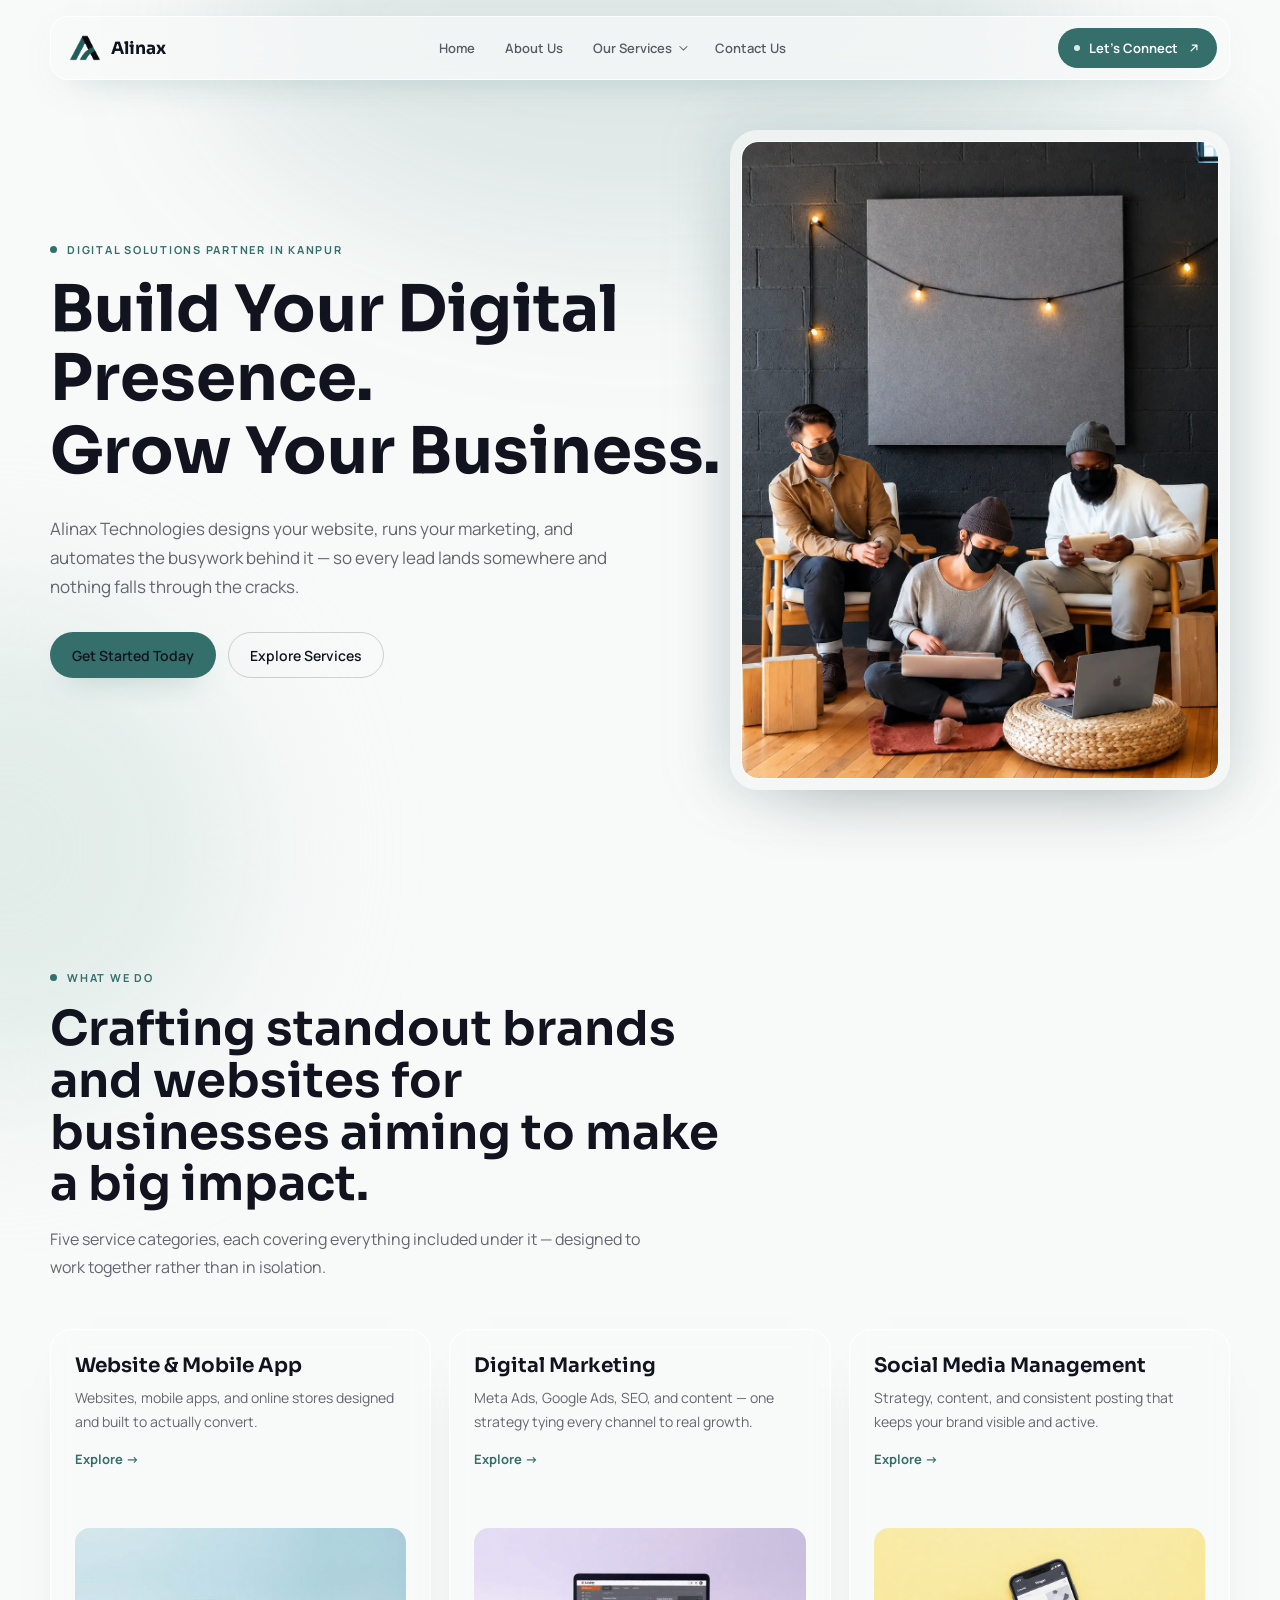
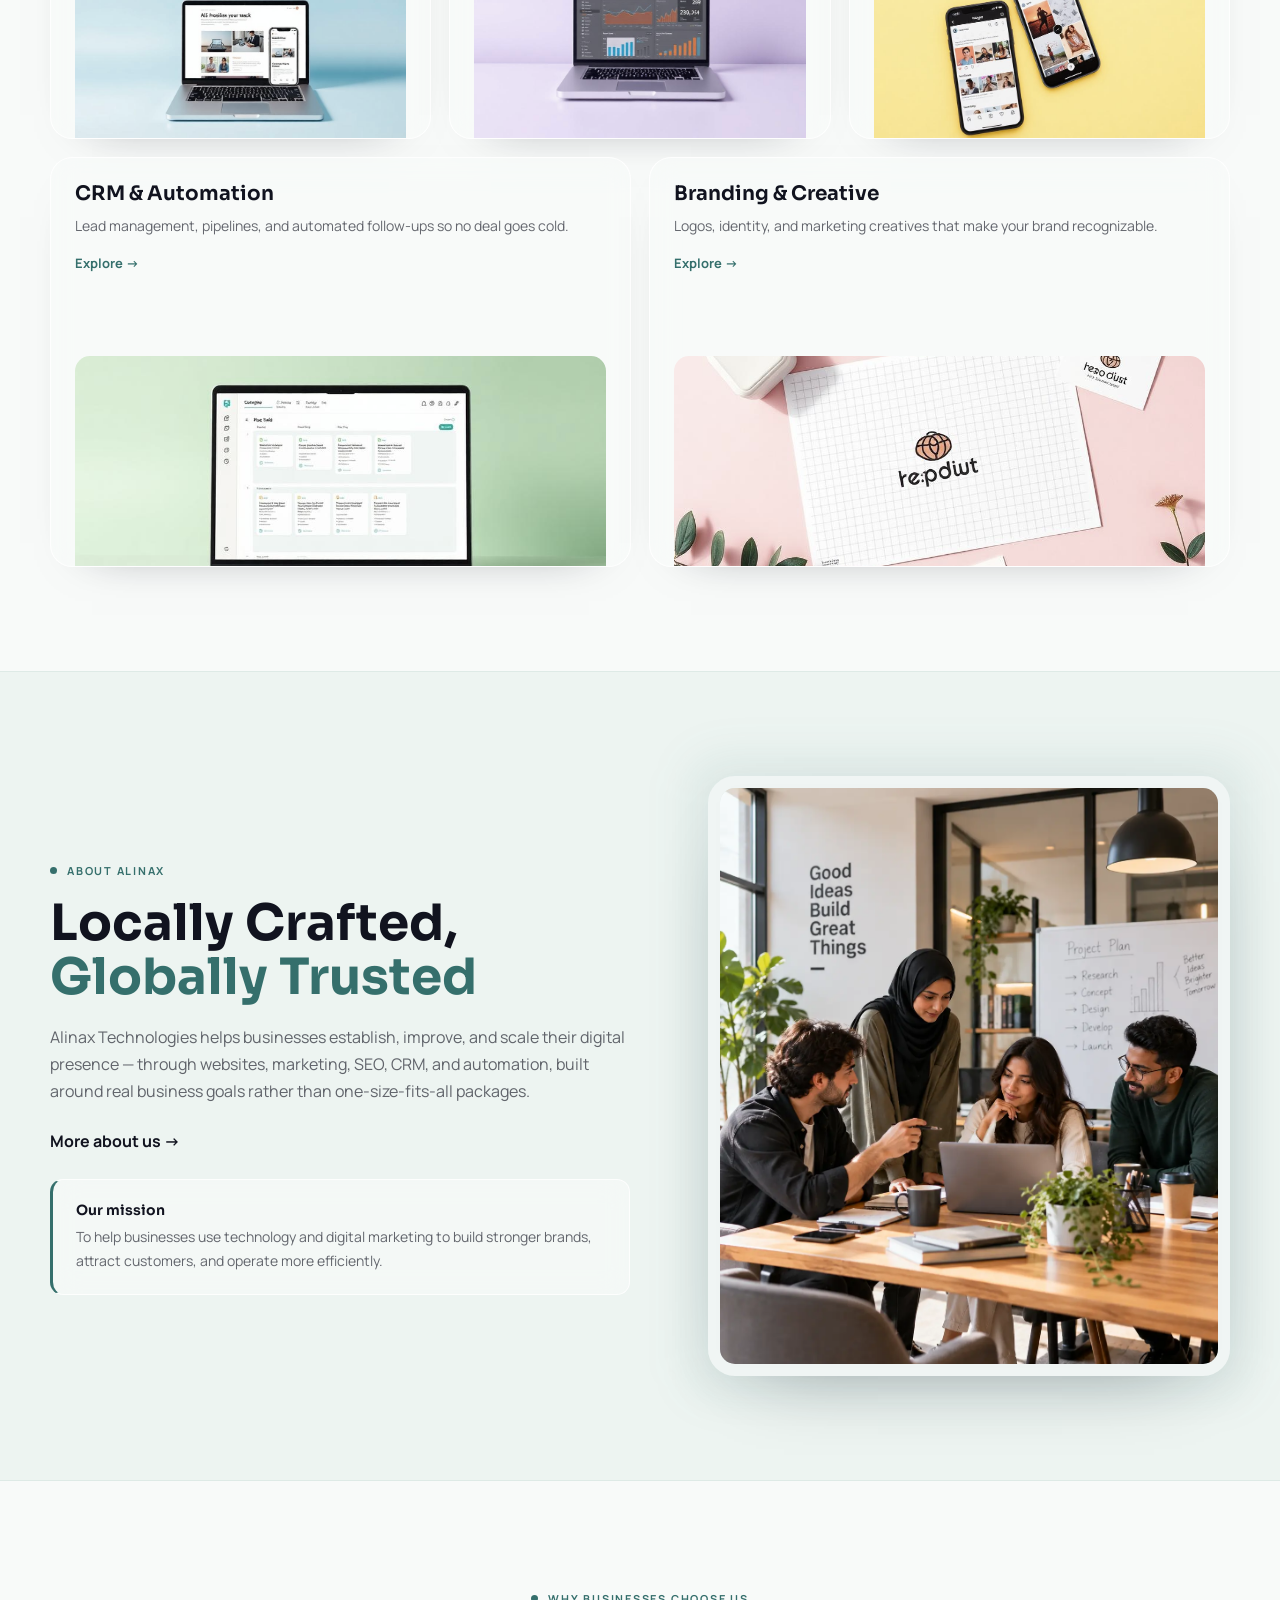
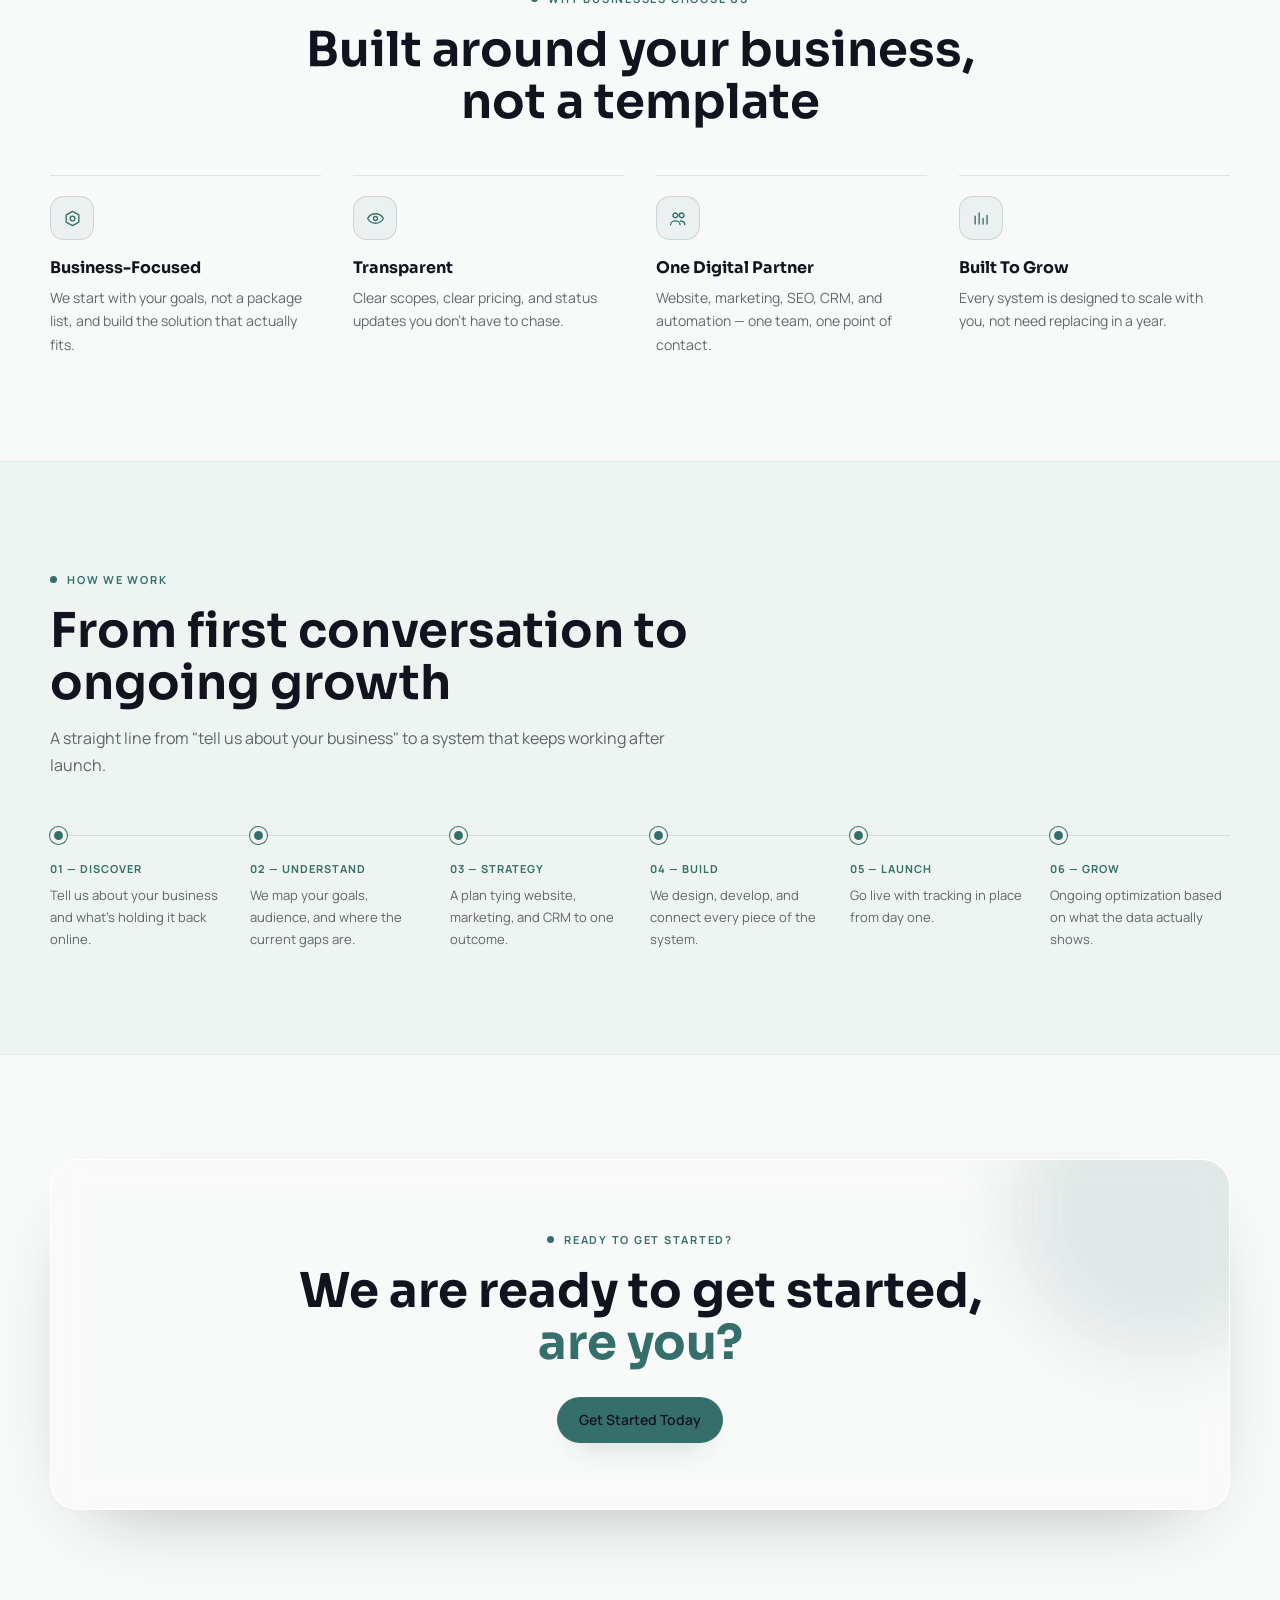
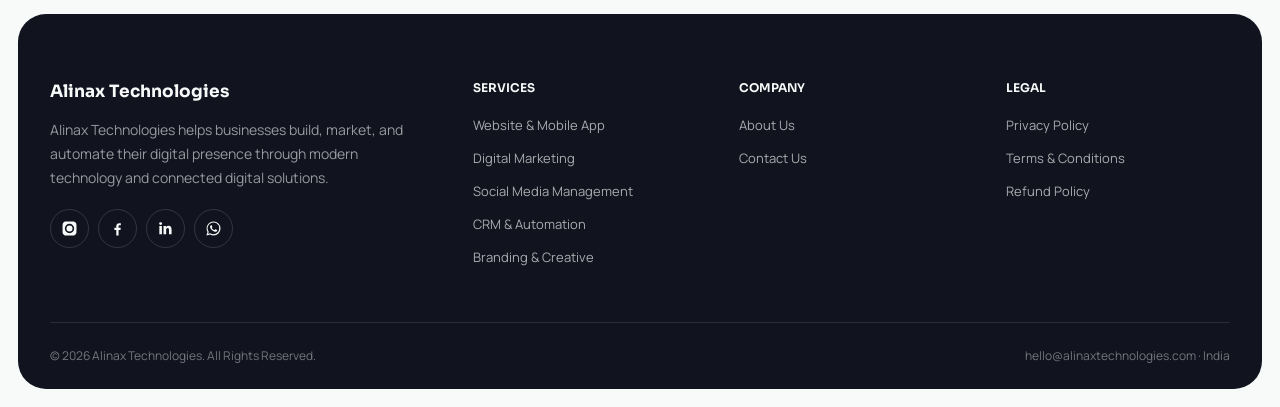
==== commit e7570f60: "feat: add website favicon" ====
--- a/index.html
+++ b/index.html
@@ -3,6 +3,8 @@
 <head>
 <meta charset="UTF-8">
 <meta name="viewport" content="width=device-width, initial-scale=1.0">
+<link rel="icon" type="image/png" href="/images/favicon.png">
+<link rel="apple-touch-icon" href="/images/favicon.png">
 
 <!-- ===== SEO: title + description (edit wording as you like, keep the keywords) ===== -->
 <title>Alinax Technologies — Web Design & Digital Marketing Agency in Kanpur</title>
